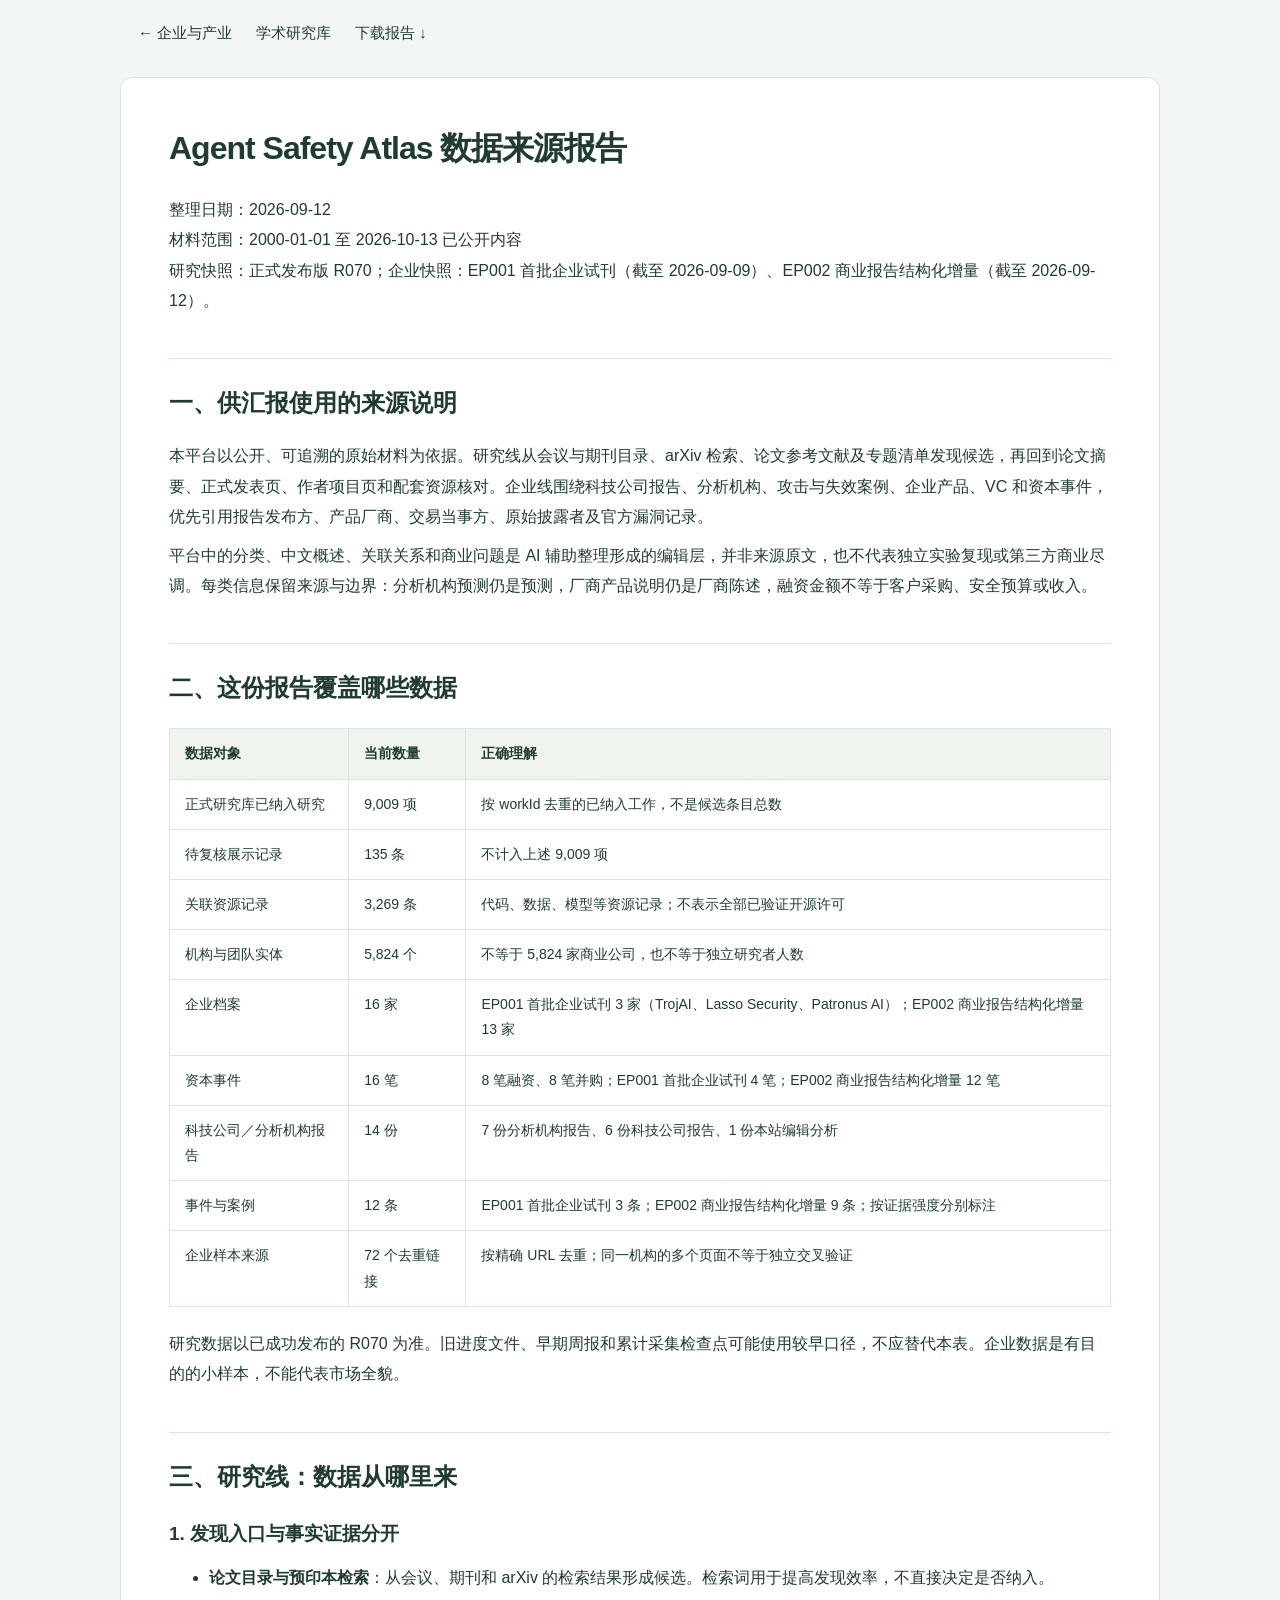
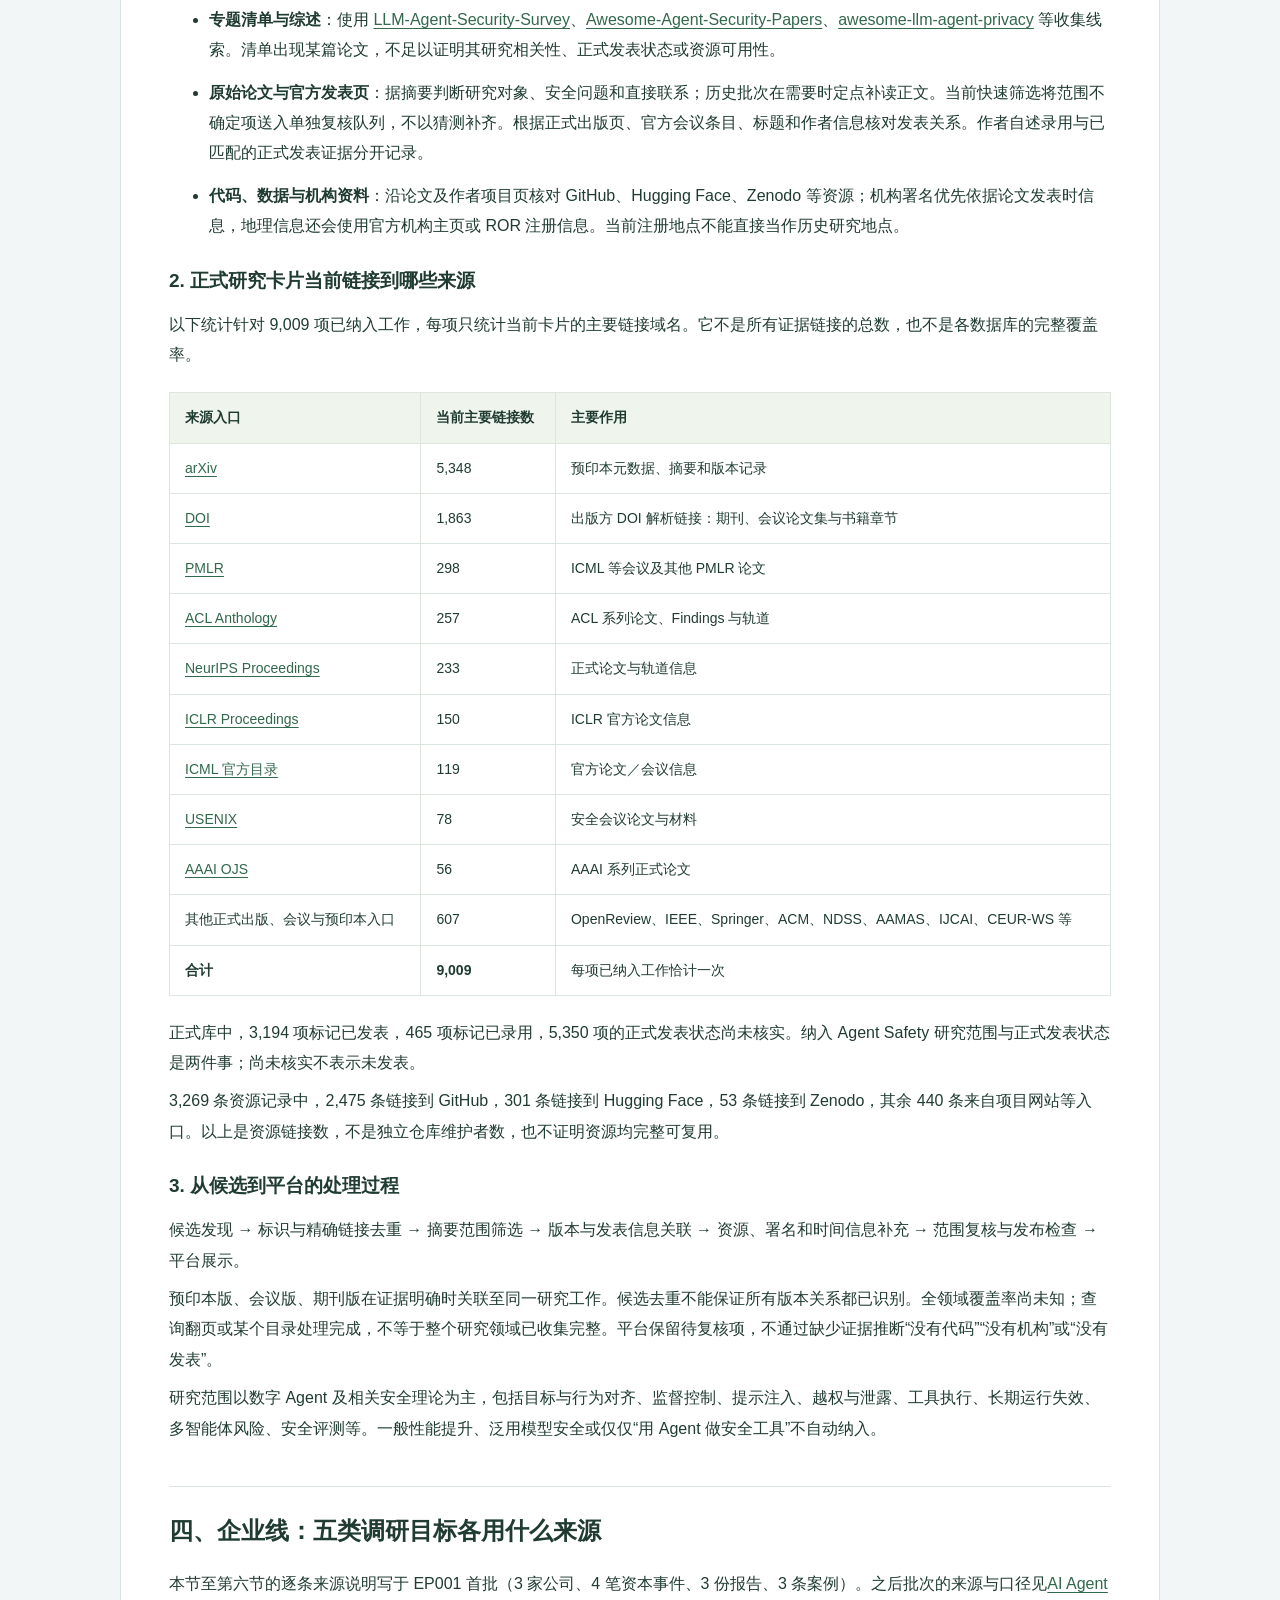
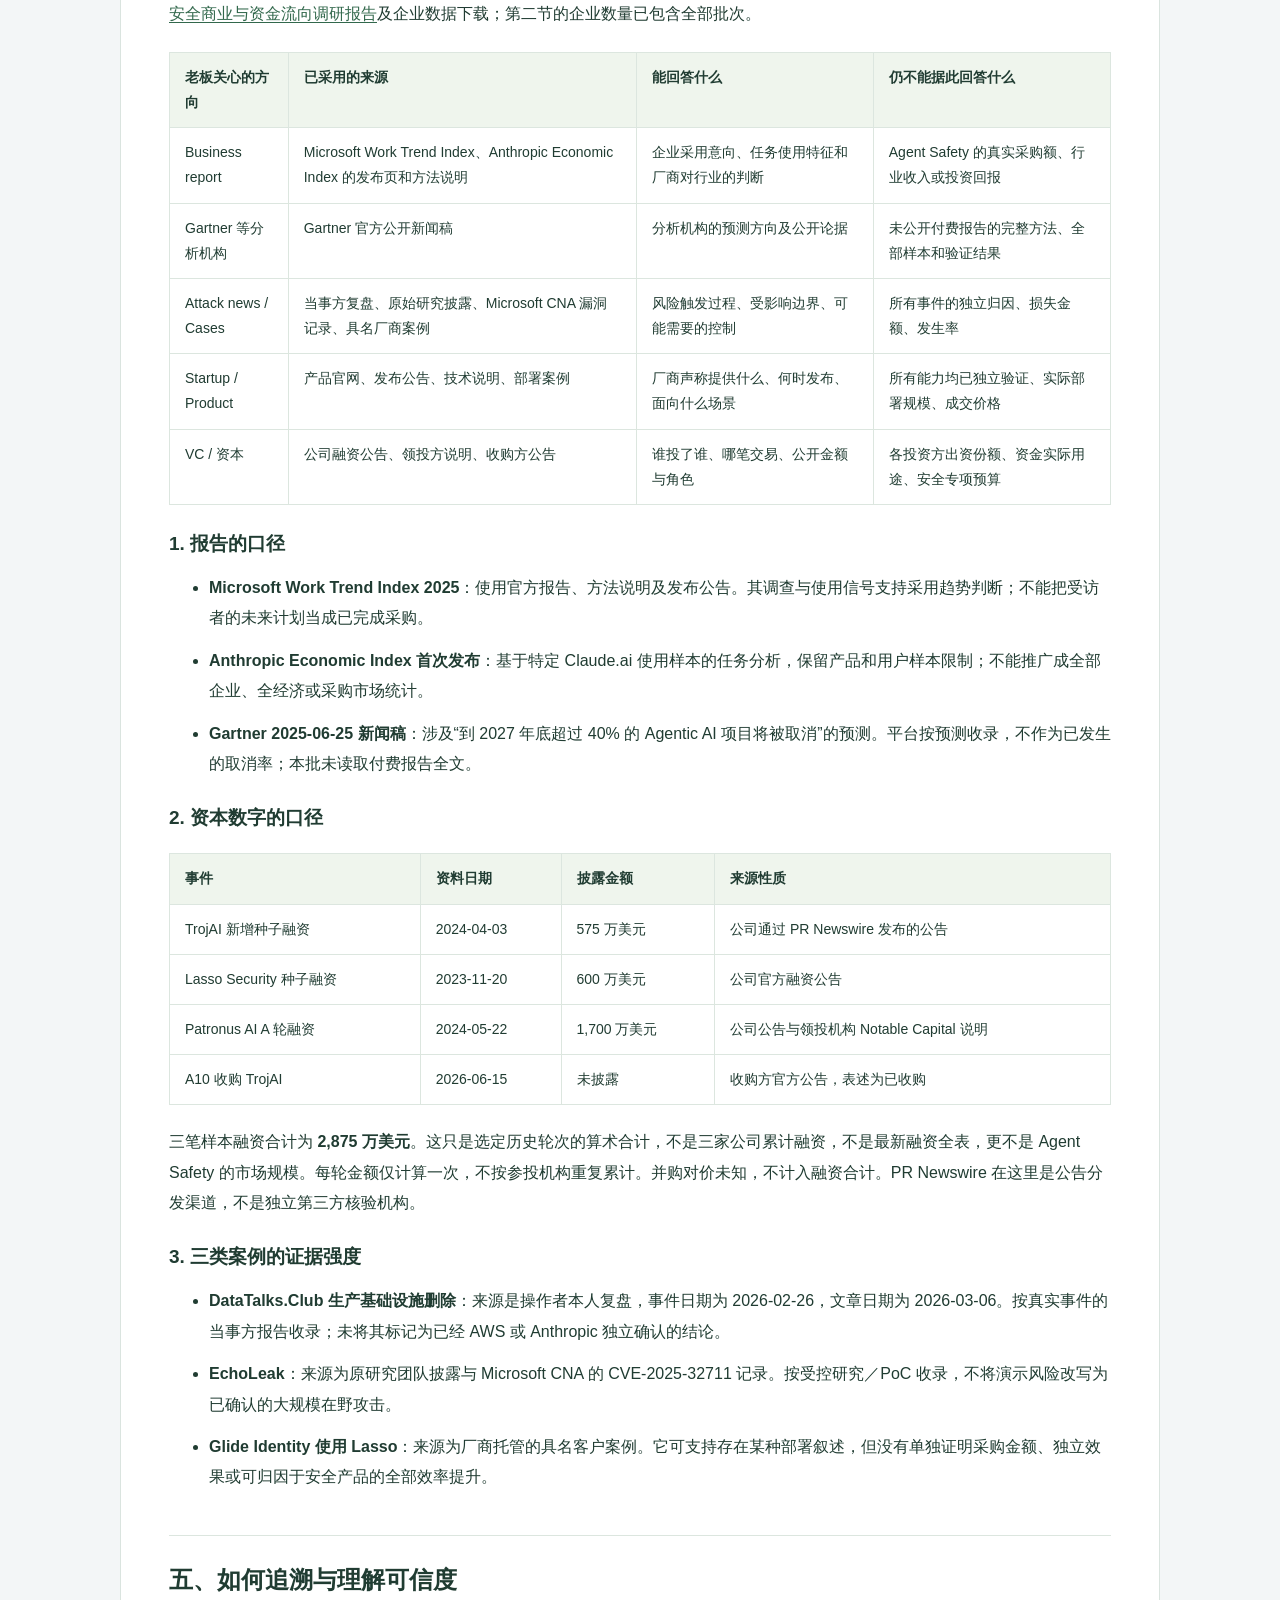
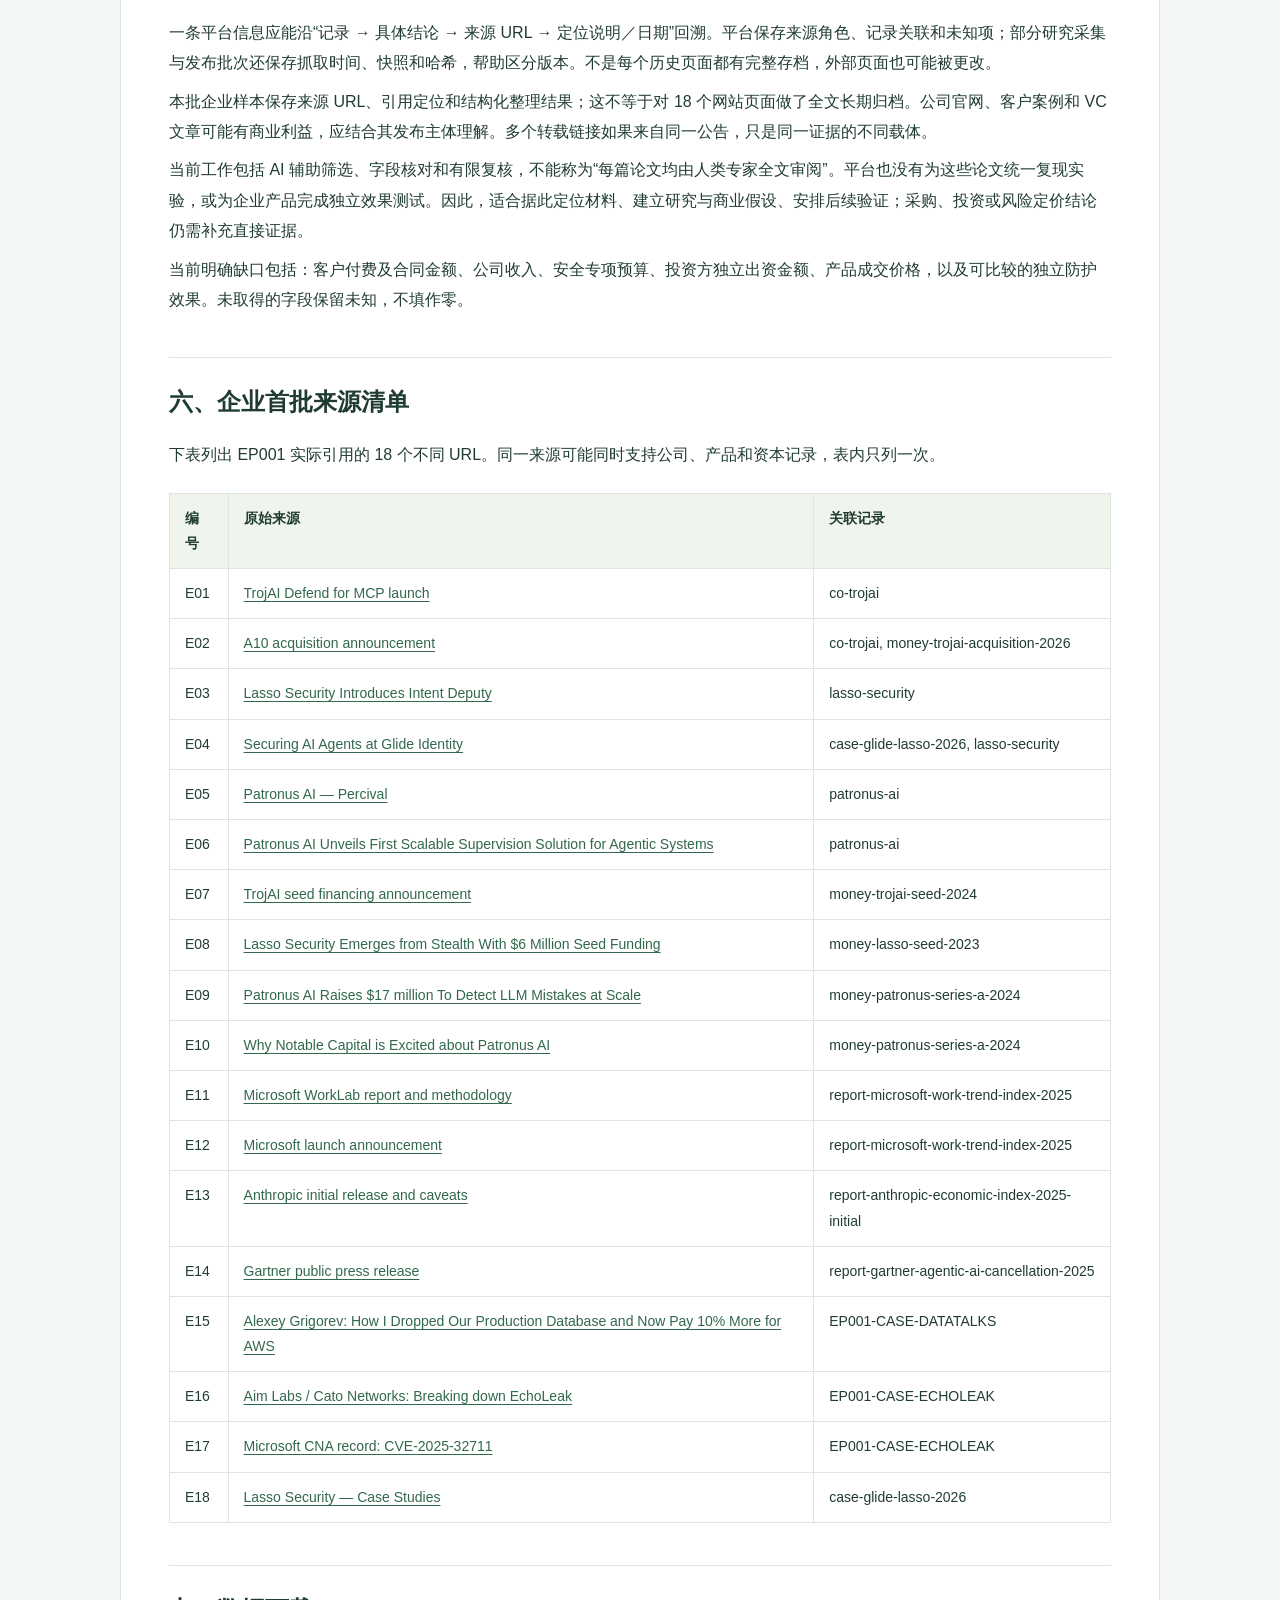
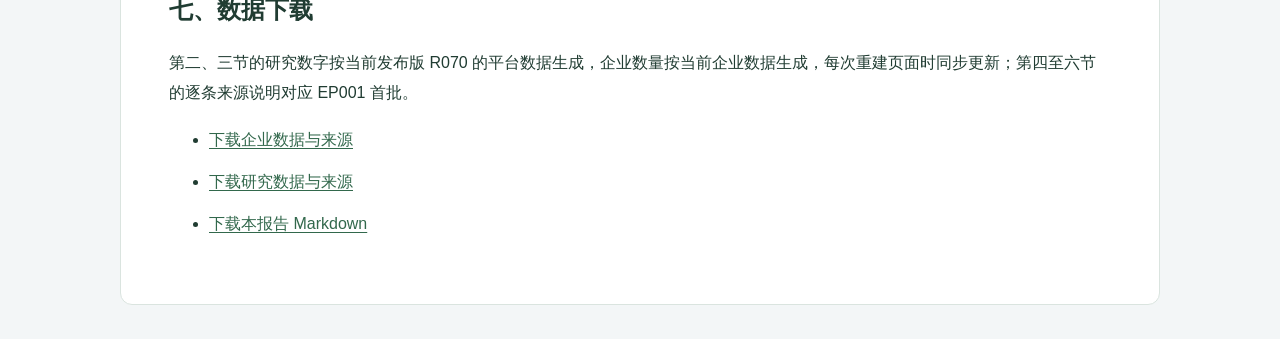
==== sources-report.html @ 0b4326a5 "Agent Safety Atlas, live site: analysis A2 on data release R070 Co-Authored-By: Claude Opus 5.5 <nor" ====
<!doctype html><html lang="zh-CN"><head><meta charset="utf-8"><meta name="viewport" content="width=device-width,initial-scale=1"><title>数据来源报告 · Agent Safety Atlas</title><link rel="icon" href="./favicon.svg"><link rel="stylesheet" href="./styles.css"><style>body{background:#f3f6f7;color:#203c32}.report{max-width:1040px;background:#fff;padding:48px;margin:34px auto;border:1px solid #dae4df;border-radius:12px}.report h1{font-size:32px;line-height:1.4;margin:0 0 24px}.report h2{font-size:24px;line-height:1.5;margin:42px 0 20px;border-top:1px solid #dce6df;padding-top:26px}.report h3{font-size:19px;margin:26px 0 16px}.report p,.report li{font-size:16px;line-height:1.9}.report li{margin:12px 0}.report a{text-decoration:underline;text-underline-offset:3px;color:#32684c;overflow-wrap:anywhere}.report-table{overflow-x:auto;margin:22px 0}.report table{border-collapse:collapse;min-width:600px;width:100%;font-size:14px;line-height:1.8}.report th,.report td{padding:12px 15px;border:1px solid #dce6df;vertical-align:top;text-align:left;overflow-wrap:anywhere}.report th{background:#eff5ed}.report-nav{max-width:1040px;margin:24px auto;display:flex;gap:24px;flex-wrap:wrap;padding:0 18px;font-size:15px}@media(max-width:760px){.report{margin:20px 12px;padding:25px 19px}.report h1{font-size:27px}.report h2{font-size:21px}.report ul{padding-left:20px}}@media print{body{background:white}.report{border:0;margin:0;padding:0;max-width:none}.report-nav{display:none}.report-table{overflow:visible}.report table{min-width:0}h2,h3{break-after:avoid}tr{break-inside:avoid}}</style></head><body><nav class="report-nav" aria-label="报告导航"><a href="./companies.html">← 企业与产业</a><a href="./#research">学术研究库</a><a href="./data/sources-report.md" download>下载报告 ↓</a></nav><main class="report"><h1>Agent Safety Atlas 数据来源报告</h1>
<p>整理日期：2026-09-12  <br>材料范围：2000-01-01 至 2026-10-13 已公开内容  <br>研究快照：正式发布版 R070；企业快照：EP001 首批企业试刊（截至 2026-09-09）、EP002 商业报告结构化增量（截至 2026-09-12）。</p>
<h2>一、供汇报使用的来源说明</h2>
<p>本平台以公开、可追溯的原始材料为依据。研究线从会议与期刊目录、arXiv 检索、论文参考文献及专题清单发现候选，再回到论文摘要、正式发表页、作者项目页和配套资源核对。企业线围绕科技公司报告、分析机构、攻击与失效案例、企业产品、VC 和资本事件，优先引用报告发布方、产品厂商、交易当事方、原始披露者及官方漏洞记录。</p>
<p>平台中的分类、中文概述、关联关系和商业问题是 AI 辅助整理形成的编辑层，并非来源原文，也不代表独立实验复现或第三方商业尽调。每类信息保留来源与边界：分析机构预测仍是预测，厂商产品说明仍是厂商陈述，融资金额不等于客户采购、安全预算或收入。</p>
<h2>二、这份报告覆盖哪些数据</h2>
<div class="report-table"><table><thead><tr><th scope="col">数据对象</th><th scope="col">当前数量</th><th scope="col">正确理解</th></tr></thead><tbody><tr><td>正式研究库已纳入研究</td><td>9,009 项</td><td>按 workId 去重的已纳入工作，不是候选条目总数</td></tr><tr><td>待复核展示记录</td><td>135 条</td><td>不计入上述 9,009 项</td></tr><tr><td>关联资源记录</td><td>3,269 条</td><td>代码、数据、模型等资源记录；不表示全部已验证开源许可</td></tr><tr><td>机构与团队实体</td><td>5,824 个</td><td>不等于 5,824 家商业公司，也不等于独立研究者人数</td></tr><tr><td>企业档案</td><td>16 家</td><td>EP001 首批企业试刊 3 家（TrojAI、Lasso Security、Patronus AI）；EP002 商业报告结构化增量 13 家</td></tr><tr><td>资本事件</td><td>16 笔</td><td>8 笔融资、8 笔并购；EP001 首批企业试刊 4 笔；EP002 商业报告结构化增量 12 笔</td></tr><tr><td>科技公司／分析机构报告</td><td>14 份</td><td>7 份分析机构报告、6 份科技公司报告、1 份本站编辑分析</td></tr><tr><td>事件与案例</td><td>12 条</td><td>EP001 首批企业试刊 3 条；EP002 商业报告结构化增量 9 条；按证据强度分别标注</td></tr><tr><td>企业样本来源</td><td>72 个去重链接</td><td>按精确 URL 去重；同一机构的多个页面不等于独立交叉验证</td></tr></tbody></table></div>
<p>研究数据以已成功发布的 R070 为准。旧进度文件、早期周报和累计采集检查点可能使用较早口径，不应替代本表。企业数据是有目的的小样本，不能代表市场全貌。</p>
<h2>三、研究线：数据从哪里来</h2>
<h3>1. 发现入口与事实证据分开</h3>
<ul><li><strong>论文目录与预印本检索</strong>：从会议、期刊和 arXiv 的检索结果形成候选。检索词用于提高发现效率，不直接决定是否纳入。</li><li><strong>专题清单与综述</strong>：使用 <a href="https://github.com/sunyinggang/LLM-Agent-Security-Survey">LLM-Agent-Security-Survey</a>、<a href="https://github.com/MurrayTom/Awesome-Agent-Security-Papers">Awesome-Agent-Security-Papers</a>、<a href="https://github.com/yagobski/awesome-llm-agent-privacy">awesome-llm-agent-privacy</a> 等收集线索。清单出现某篇论文，不足以证明其研究相关性、正式发表状态或资源可用性。</li><li><strong>原始论文与官方发表页</strong>：据摘要判断研究对象、安全问题和直接联系；历史批次在需要时定点补读正文。当前快速筛选将范围不确定项送入单独复核队列，不以猜测补齐。根据正式出版页、官方会议条目、标题和作者信息核对发表关系。作者自述录用与已匹配的正式发表证据分开记录。</li><li><strong>代码、数据与机构资料</strong>：沿论文及作者项目页核对 GitHub、Hugging Face、Zenodo 等资源；机构署名优先依据论文发表时信息，地理信息还会使用官方机构主页或 ROR 注册信息。当前注册地点不能直接当作历史研究地点。</li></ul>
<h3>2. 正式研究卡片当前链接到哪些来源</h3>
<p>以下统计针对 9,009 项已纳入工作，每项只统计当前卡片的主要链接域名。它不是所有证据链接的总数，也不是各数据库的完整覆盖率。</p>
<div class="report-table"><table><thead><tr><th scope="col">来源入口</th><th scope="col">当前主要链接数</th><th scope="col">主要作用</th></tr></thead><tbody><tr><td><a href="https://arxiv.org/">arXiv</a></td><td>5,348</td><td>预印本元数据、摘要和版本记录</td></tr><tr><td><a href="https://doi.org/">DOI</a></td><td>1,863</td><td>出版方 DOI 解析链接：期刊、会议论文集与书籍章节</td></tr><tr><td><a href="https://proceedings.mlr.press/">PMLR</a></td><td>298</td><td>ICML 等会议及其他 PMLR 论文</td></tr><tr><td><a href="https://aclanthology.org/">ACL Anthology</a></td><td>257</td><td>ACL 系列论文、Findings 与轨道</td></tr><tr><td><a href="https://proceedings.neurips.cc/">NeurIPS Proceedings</a></td><td>233</td><td>正式论文与轨道信息</td></tr><tr><td><a href="https://proceedings.iclr.cc/">ICLR Proceedings</a></td><td>150</td><td>ICLR 官方论文信息</td></tr><tr><td><a href="https://icml.cc/">ICML 官方目录</a></td><td>119</td><td>官方论文／会议信息</td></tr><tr><td><a href="https://www.usenix.org/">USENIX</a></td><td>78</td><td>安全会议论文与材料</td></tr><tr><td><a href="https://ojs.aaai.org/">AAAI OJS</a></td><td>56</td><td>AAAI 系列正式论文</td></tr><tr><td>其他正式出版、会议与预印本入口</td><td>607</td><td>OpenReview、IEEE、Springer、ACM、NDSS、AAMAS、IJCAI、CEUR-WS 等</td></tr><tr><td><strong>合计</strong></td><td><strong>9,009</strong></td><td>每项已纳入工作恰计一次</td></tr></tbody></table></div>
<p>正式库中，3,194 项标记已发表，465 项标记已录用，5,350 项的正式发表状态尚未核实。纳入 Agent Safety 研究范围与正式发表状态是两件事；尚未核实不表示未发表。</p>
<p>3,269 条资源记录中，2,475 条链接到 GitHub，301 条链接到 Hugging Face，53 条链接到 Zenodo，其余 440 条来自项目网站等入口。以上是资源链接数，不是独立仓库维护者数，也不证明资源均完整可复用。</p>
<h3>3. 从候选到平台的处理过程</h3>
<p>候选发现 → 标识与精确链接去重 → 摘要范围筛选 → 版本与发表信息关联 → 资源、署名和时间信息补充 → 范围复核与发布检查 → 平台展示。</p>
<p>预印本版、会议版、期刊版在证据明确时关联至同一研究工作。候选去重不能保证所有版本关系都已识别。全领域覆盖率尚未知；查询翻页或某个目录处理完成，不等于整个研究领域已收集完整。平台保留待复核项，不通过缺少证据推断“没有代码”“没有机构”或“没有发表”。</p>
<p>研究范围以数字 Agent 及相关安全理论为主，包括目标与行为对齐、监督控制、提示注入、越权与泄露、工具执行、长期运行失效、多智能体风险、安全评测等。一般性能提升、泛用模型安全或仅仅“用 Agent 做安全工具”不自动纳入。</p>
<h2>四、企业线：五类调研目标各用什么来源</h2>
<p>本节至第六节的逐条来源说明写于 EP001 首批（3 家公司、4 笔资本事件、3 份报告、3 条案例）。之后批次的来源与口径见<a href="./business-report-2026-09-12.html">AI Agent 安全商业与资金流向调研报告</a>及企业数据下载；第二节的企业数量已包含全部批次。</p>
<div class="report-table"><table><thead><tr><th scope="col">老板关心的方向</th><th scope="col">已采用的来源</th><th scope="col">能回答什么</th><th scope="col">仍不能据此回答什么</th></tr></thead><tbody><tr><td>Business report</td><td>Microsoft Work Trend Index、Anthropic Economic Index 的发布页和方法说明</td><td>企业采用意向、任务使用特征和厂商对行业的判断</td><td>Agent Safety 的真实采购额、行业收入或投资回报</td></tr><tr><td>Gartner 等分析机构</td><td>Gartner 官方公开新闻稿</td><td>分析机构的预测方向及公开论据</td><td>未公开付费报告的完整方法、全部样本和验证结果</td></tr><tr><td>Attack news / Cases</td><td>当事方复盘、原始研究披露、Microsoft CNA 漏洞记录、具名厂商案例</td><td>风险触发过程、受影响边界、可能需要的控制</td><td>所有事件的独立归因、损失金额、发生率</td></tr><tr><td>Startup / Product</td><td>产品官网、发布公告、技术说明、部署案例</td><td>厂商声称提供什么、何时发布、面向什么场景</td><td>所有能力均已独立验证、实际部署规模、成交价格</td></tr><tr><td>VC / 资本</td><td>公司融资公告、领投方说明、收购方公告</td><td>谁投了谁、哪笔交易、公开金额与角色</td><td>各投资方出资份额、资金实际用途、安全专项预算</td></tr></tbody></table></div>
<h3>1. 报告的口径</h3>
<ul><li><strong>Microsoft Work Trend Index 2025</strong>：使用官方报告、方法说明及发布公告。其调查与使用信号支持采用趋势判断；不能把受访者的未来计划当成已完成采购。</li><li><strong>Anthropic Economic Index 首次发布</strong>：基于特定 Claude.ai 使用样本的任务分析，保留产品和用户样本限制；不能推广成全部企业、全经济或采购市场统计。</li><li><strong>Gartner 2025-06-25 新闻稿</strong>：涉及“到 2027 年底超过 40% 的 Agentic AI 项目将被取消”的预测。平台按预测收录，不作为已发生的取消率；本批未读取付费报告全文。</li></ul>
<h3>2. 资本数字的口径</h3>
<div class="report-table"><table><thead><tr><th scope="col">事件</th><th scope="col">资料日期</th><th scope="col">披露金额</th><th scope="col">来源性质</th></tr></thead><tbody><tr><td>TrojAI 新增种子融资</td><td>2024-04-03</td><td>575 万美元</td><td>公司通过 PR Newswire 发布的公告</td></tr><tr><td>Lasso Security 种子融资</td><td>2023-11-20</td><td>600 万美元</td><td>公司官方融资公告</td></tr><tr><td>Patronus AI A 轮融资</td><td>2024-05-22</td><td>1,700 万美元</td><td>公司公告与领投机构 Notable Capital 说明</td></tr><tr><td>A10 收购 TrojAI</td><td>2026-06-15</td><td>未披露</td><td>收购方官方公告，表述为已收购</td></tr></tbody></table></div>
<p>三笔样本融资合计为 <strong>2,875 万美元</strong>。这只是选定历史轮次的算术合计，不是三家公司累计融资，不是最新融资全表，更不是 Agent Safety 的市场规模。每轮金额仅计算一次，不按参投机构重复累计。并购对价未知，不计入融资合计。PR Newswire 在这里是公告分发渠道，不是独立第三方核验机构。</p>
<h3>3. 三类案例的证据强度</h3>
<ul><li><strong>DataTalks.Club 生产基础设施删除</strong>：来源是操作者本人复盘，事件日期为 2026-02-26，文章日期为 2026-03-06。按真实事件的当事方报告收录；未将其标记为已经 AWS 或 Anthropic 独立确认的结论。</li><li><strong>EchoLeak</strong>：来源为原研究团队披露与 Microsoft CNA 的 CVE-2025-32711 记录。按受控研究／PoC 收录，不将演示风险改写为已确认的大规模在野攻击。</li><li><strong>Glide Identity 使用 Lasso</strong>：来源为厂商托管的具名客户案例。它可支持存在某种部署叙述，但没有单独证明采购金额、独立效果或可归因于安全产品的全部效率提升。</li></ul>
<h2>五、如何追溯与理解可信度</h2>
<p>一条平台信息应能沿“记录 → 具体结论 → 来源 URL → 定位说明／日期”回溯。平台保存来源角色、记录关联和未知项；部分研究采集与发布批次还保存抓取时间、快照和哈希，帮助区分版本。不是每个历史页面都有完整存档，外部页面也可能被更改。</p>
<p>本批企业样本保存来源 URL、引用定位和结构化整理结果；这不等于对 18 个网站页面做了全文长期归档。公司官网、客户案例和 VC 文章可能有商业利益，应结合其发布主体理解。多个转载链接如果来自同一公告，只是同一证据的不同载体。</p>
<p>当前工作包括 AI 辅助筛选、字段核对和有限复核，不能称为“每篇论文均由人类专家全文审阅”。平台也没有为这些论文统一复现实验，或为企业产品完成独立效果测试。因此，适合据此定位材料、建立研究与商业假设、安排后续验证；采购、投资或风险定价结论仍需补充直接证据。</p>
<p>当前明确缺口包括：客户付费及合同金额、公司收入、安全专项预算、投资方独立出资金额、产品成交价格，以及可比较的独立防护效果。未取得的字段保留未知，不填作零。</p>
<h2>六、企业首批来源清单</h2>
<p>下表列出 EP001 实际引用的 18 个不同 URL。同一来源可能同时支持公司、产品和资本记录，表内只列一次。</p>
<div class="report-table"><table><thead><tr><th scope="col">编号</th><th scope="col">原始来源</th><th scope="col">关联记录</th></tr></thead><tbody><tr><td>E01</td><td><a href="https://troj.ai/blog/agentic-ai-defend-for-mcp-model-context-protocol/">TrojAI Defend for MCP launch</a></td><td>co-trojai</td></tr><tr><td>E02</td><td><a href="https://www.a10networks.com/news/press-releases/a10-networks-acquires-trojai-inc-expanding-ai-roadmap/">A10 acquisition announcement</a></td><td>co-trojai, money-trojai-acquisition-2026</td></tr><tr><td>E03</td><td><a href="https://www.lasso.security/resources/intent-deputy-ai-agent-security">Lasso Security Introduces Intent Deputy</a></td><td>lasso-security</td></tr><tr><td>E04</td><td><a href="https://www.lasso.security/case-study/glide-identity">Securing AI Agents at Glide Identity</a></td><td>case-glide-lasso-2026, lasso-security</td></tr><tr><td>E05</td><td><a href="https://www.patronus.ai/percival">Patronus AI — Percival</a></td><td>patronus-ai</td></tr><tr><td>E06</td><td><a href="https://www.prnewswire.com/news-releases/patronus-ai-unveils-first-scalable-supervision-solution-for-agentic-systems-302455117.html">Patronus AI Unveils First Scalable Supervision Solution for Agentic Systems</a></td><td>patronus-ai</td></tr><tr><td>E07</td><td><a href="https://www.prnewswire.com/news-releases/trojai-raises-5-75m-in-seed-funding-to-secure-ai-in-the-enterprise-302106426.html">TrojAI seed financing announcement</a></td><td>money-trojai-seed-2024</td></tr><tr><td>E08</td><td><a href="https://www.lasso.security/resources/lasso-security-funding-announcement-2023">Lasso Security Emerges from Stealth With $6 Million Seed Funding</a></td><td>money-lasso-seed-2023</td></tr><tr><td>E09</td><td><a href="https://www.patronus.ai/announcements/patronus-ai-raises-17-million-to-detect-llm-mistakes-at-scale">Patronus AI Raises $17 million To Detect LLM Mistakes at Scale</a></td><td>money-patronus-series-a-2024</td></tr><tr><td>E10</td><td><a href="https://www.notablecap.com/blog/why-notable-capital-is-excited-about-patronus-ai">Why Notable Capital is Excited about Patronus AI</a></td><td>money-patronus-series-a-2024</td></tr><tr><td>E11</td><td><a href="https://www.microsoft.com/en-us/worklab/work-trend-index/2025-the-year-the-frontier-firm-is-born">Microsoft WorkLab report and methodology</a></td><td>report-microsoft-work-trend-index-2025</td></tr><tr><td>E12</td><td><a href="https://blogs.microsoft.com/blog/2025/04/23/the-2025-annual-work-trend-index-the-frontier-firm-is-born/">Microsoft launch announcement</a></td><td>report-microsoft-work-trend-index-2025</td></tr><tr><td>E13</td><td><a href="https://www.anthropic.com/news/the-anthropic-economic-index">Anthropic initial release and caveats</a></td><td>report-anthropic-economic-index-2025-initial</td></tr><tr><td>E14</td><td><a href="https://www.gartner.com/en/newsroom/press-releases/2025-06-25-gartner-predicts-over-40-percent-of-agentic-ai-projects-will-be-canceled-by-end-of-2027">Gartner public press release</a></td><td>report-gartner-agentic-ai-cancellation-2025</td></tr><tr><td>E15</td><td><a href="https://aishippingblog.com/p/how-i-dropped-our-production-database">Alexey Grigorev: How I Dropped Our Production Database and Now Pay 10% More for AWS</a></td><td>EP001-CASE-DATATALKS</td></tr><tr><td>E16</td><td><a href="https://www.catonetworks.com/blog/breaking-down-echoleak/">Aim Labs / Cato Networks: Breaking down EchoLeak</a></td><td>EP001-CASE-ECHOLEAK</td></tr><tr><td>E17</td><td><a href="https://raw.githubusercontent.com/CVEProject/cvelistV5/main/cves/2025/32xxx/CVE-2025-32711.json">Microsoft CNA record: CVE-2025-32711</a></td><td>EP001-CASE-ECHOLEAK</td></tr><tr><td>E18</td><td><a href="https://www.lasso.security/case-studies">Lasso Security — Case Studies</a></td><td>case-glide-lasso-2026</td></tr></tbody></table></div>
<h2>七、数据下载</h2>
<p>第二、三节的研究数字按当前发布版 R070 的平台数据生成，企业数量按当前企业数据生成，每次重建页面时同步更新；第四至六节的逐条来源说明对应 EP001 首批。</p>
<ul><li><a href="./data/enterprise.json">下载企业数据与来源</a></li><li><a href="./data/atlas.json">下载研究数据与来源</a></li><li><a href="./data/sources-report.md">下载本报告 Markdown</a></li></ul></main></body></html>
---- styles.css ----
:root{font-family:Inter,-apple-system,BlinkMacSystemFont,"Segoe UI","PingFang SC","Microsoft YaHei",sans-serif;color:#203536;background:#f3f6f7;font-size:16px;--ink:#163b3a;--muted:#667c7c;--line:#dce5e5;--accent:#d4e966}*{box-sizing:border-box}body{margin:0}button,input,select{font:inherit}button,a,input,select{outline-offset:4px}button,a{touch-action:manipulation}a{color:inherit;text-decoration:none}button{cursor:pointer}button:disabled{cursor:default}button:hover,a:hover{color:#307b71}button:focus-visible,a:focus-visible{outline:3px solid #82ada1}.boot{padding:10vh 8vw}header{background:var(--ink);color:white;padding:0 max(24px,calc((100vw - 1280px)/2));display:flex;gap:32px;align-items:center;min-height:84px}.brand{display:flex;align-items:center;gap:12px;white-space:nowrap;font-weight:650;letter-spacing:-.5px}.atlas-mark{display:grid;place-items:center;background:var(--accent);color:var(--ink);width:34px;height:36px;border-radius:9px;font-size:24px;font-weight:800}.brand small{font-size:12px;font-weight:400;letter-spacing:1.6px;display:block;margin-top:4px;color:#bed1cf}nav{display:flex;align-items:stretch;gap:5px;margin-left:auto}nav button{border:0;background:none;color:#bfcecc;padding:30px 16px 26px;border-bottom:3px solid transparent;font-size:14px;white-space:nowrap}nav button.active{color:#e3ef98;border-bottom-color:#d4e966}main{max-width:1280px;margin:auto;padding:38px 24px 56px}.pagehead{display:flex;gap:24px;justify-content:space-between;align-items:center;margin-bottom:25px}h1{font-size:32px;letter-spacing:-1px;margin:0 0 10px}h2{font-size:20px;margin:0 0 18px}p{line-height:1.75;margin:8px 0}.muted{color:var(--muted)}.eyebrow{font-size:12px;letter-spacing:1.8px;color:#537a76;margin-bottom:10px}.stamp{border:1px solid #cddad9;border-radius:7px;background:white;padding:12px 16px;font-size:13px;line-height:1.8;white-space:nowrap}.stamp b{display:block;color:#33524d}.metrics{display:grid;grid-template-columns:repeat(4,1fr);background:#fff;border:1px solid var(--line);border-radius:12px;margin:24px 0}.metric{padding:22px 25px;border-right:1px solid var(--line)}.metric:last-child{border:0}.metric strong{font-size:32px;font-weight:600;letter-spacing:-1px;display:block;margin-top:7px}.metric span{font-size:14px;color:var(--muted)}.toolbar{display:flex;gap:12px;flex-wrap:wrap;background:#fff;border:1px solid var(--line);border-radius:10px;padding:14px;margin-bottom:22px}.toolbar input[type=search]{flex:1;min-width:220px}.toolbar input,.toolbar select{border:1px solid #d7e2e1;border-radius:6px;padding:10px 12px;background:white;color:var(--ink);font-size:14px}.check{display:flex;gap:8px;align-items:center;font-size:14px;color:var(--muted);padding:0 6px}.check input{accent-color:#245d55}.layout{display:grid;grid-template-columns:minmax(0,1fr) 280px;gap:24px;align-items:start}.panel{background:white;border:1px solid var(--line);border-radius:12px;overflow:hidden}.panel-title{padding:20px 23px;border-bottom:1px solid var(--line);display:flex;align-items:center;justify-content:space-between;font-size:14px}.panel-title strong{font-size:17px}.paper{padding:24px;border-bottom:1px solid var(--line)}.paper:last-child{border-bottom:0}.paper-meta{display:flex;flex-wrap:wrap;gap:10px;align-items:center;font-size:12px;color:var(--muted);margin-bottom:11px}.year{background:#eef3f4;border:1px solid #e0e7e8;padding:3px 7px;border-radius:4px;color:#47615c}.paper-title{font-weight:600;font-size:18px;line-height:1.5;display:block;background:none;border:0;text-align:left;color:#173d3a;padding:0;margin:0 0 8px;letter-spacing:-.25px}.summary{font-size:15px;line-height:1.75;color:#627472}.tags{display:flex;gap:7px;flex-wrap:wrap;margin-top:13px}.tag{font-size:12px;line-height:1.4;background:#edf4f1;color:#42695e;padding:5px 8px;border-radius:4px;border:0}.pending{color:#89662c;background:#fcf3da}.rowfoot{display:flex;align-items:center;justify-content:space-between;gap:15px;margin-top:17px;font-size:13px;color:#67807a}.rowfoot button{background:none;border:0;padding:0;color:#2c6c5d;font-size:13px}.sidecard{padding:22px;background:#fff;border:1px solid var(--line);border-radius:12px;margin-bottom:18px}.sidecard h2{font-size:16px}.themebar{margin:15px 0;font-size:13px}.themebar button{display:flex;justify-content:space-between;width:100%;border:0;background:none;padding:0;color:#526c65;font-size:13px}.track{height:5px;background:#edf2f1;border-radius:3px;margin-top:8px;overflow:hidden}.fill{height:100%;background:#639582;border-radius:3px}.sidecard.dark{background:#1c4944;color:white;border:0}.sidecard.dark p{color:#c4d8d0;font-size:14px}.kicker{color:#d2e687;font-size:12px;letter-spacing:1.5px}.sidecard .textlink{display:block;color:#4d786d;margin-top:18px;background:none;border:0;padding:0;font-size:14px}.empty{padding:52px 24px;text-align:center;color:var(--muted)}.empty strong{display:block;color:#34564b;font-size:18px;margin-bottom:10px}.empty button{margin-top:16px}.btn{padding:10px 16px;border-radius:6px;border:1px solid #cbdad6;background:white;color:#26594d;font-size:14px}.grid{display:grid;grid-template-columns:repeat(3,minmax(0,1fr));gap:18px}.resource,.team{padding:24px;display:flex;flex-direction:column;align-items:flex-start}.resource h2,.team h2{font-size:18px;line-height:1.5;overflow-wrap:anywhere;margin:10px 0}.resource p,.team p{font-size:14px;color:#667d74}.resource .rowfoot,.team .rowfoot{width:100%;margin-top:auto;padding-top:20px}.resource .tags{margin-bottom:20px}.overline{font-size:12px;text-transform:uppercase;letter-spacing:1px;color:#618174}.hint{font-size:14px;color:#7a8170;background:#f2f5e9;border:1px solid #e2e7d2;padding:14px 18px;line-height:1.8;border-radius:8px;margin:20px 0}.section{padding:26px}.section+.section{margin-top:22px}.bars{height:210px;display:flex;align-items:flex-end;gap:16px;margin:24px 0 12px}.bar-col{flex:1;display:flex;flex-direction:column;align-items:center;gap:10px;height:100%;justify-content:flex-end;font-size:13px;min-width:0}.bar-col button{width:100%;max-width:100px;background:#528c7d;border:0;border-radius:5px 5px 0 0;min-height:2px}.bar-col button:hover{background:#2b645a}.bar-col b{font-size:15px;font-weight:500}.map{width:100%;height:auto;background:#f3f8f7;border-radius:8px}.land{fill:#d1e2dc;stroke:#f3f8f7;stroke-width:.4}.map-dot{fill:#195f4a;stroke:#efffc0;stroke-width:2;cursor:pointer}.map-dot:hover,.map-dot:focus{fill:#518731;stroke:#1d614b}.locations{display:grid;grid-template-columns:repeat(3,1fr);gap:12px;margin-top:20px}.location{padding:13px;background:#f6f9f8;border-radius:6px;font-size:14px}.location a{color:#396c5c;font-size:12px}.location button{background:none;border:0;text-align:left;padding:0;color:#335b4d;font-size:14px}.coverage{width:100%;border-collapse:collapse;font-size:14px}.coverage th,.coverage td{padding:15px 10px;border-bottom:1px solid var(--line);text-align:left}.coverage th{color:var(--muted);font-weight:400}.tablewrap{overflow:auto}.sources{margin:0;padding-left:20px}.sources li{line-height:1.8;margin:10px 0;font-size:14px;overflow-wrap:anywhere}footer{padding:24px 0 0;font-size:12px;color:#82918d;display:flex;justify-content:space-between;gap:15px;flex-wrap:wrap}dialog{border:1px solid #dce5e1;border-radius:14px;width:min(790px,calc(100vw - 28px));max-height:90vh;padding:0;color:#234137}dialog::backdrop{background:#0a292b8c;backdrop-filter:blur(3px)}.detail{padding:32px}.detail h2{font-size:25px;line-height:1.5;margin:14px 40px 18px 0}.detail h3{font-size:16px;margin-top:26px}.close{position:absolute;right:18px;top:18px;border:0;background:#f0f4f2;width:34px;height:34px;border-radius:50%;font-size:24px;line-height:1}.detail .evidence{padding:14px 18px;border-left:3px solid #afc8ba;background:#f5f8f6;margin:12px 0;font-size:14px;overflow-wrap:anywhere}.detail .evidence small{display:block;color:#6c8278;margin:7px 0}.detail .evidence a{color:#34745f}.detail .btn{display:inline-block;margin:15px 0}.authors{color:#6c8077;font-size:14px;line-height:1.8}.error{padding:50px;max-width:700px;margin:auto}.mobile-label{display:none}
@media(max-width:1000px){header{padding:0 24px;flex-wrap:wrap;gap:0;padding-top:18px}.brand{margin-bottom:6px}nav{width:100%;margin-left:0;overflow:auto}nav button{padding:19px 14px 16px}.layout{grid-template-columns:minmax(0,1fr) 240px}.grid{grid-template-columns:repeat(2,minmax(0,1fr))}.locations{grid-template-columns:repeat(2,1fr)}}
@media(max-width:700px){main{padding:25px 16px}header{padding-left:16px;padding-right:16px}.pagehead{align-items:flex-start}.stamp{display:none}h1{font-size:27px}.metrics{grid-template-columns:repeat(2,1fr)}.metric{padding:16px 20px}.metric:nth-child(2){border:0}.metric:nth-child(-n+2){border-bottom:1px solid var(--line)}.metric strong{font-size:27px}.layout{display:block}.layout aside{margin-top:20px}.toolbar{gap:8px}.toolbar input[type=search]{flex-basis:100%;min-width:0}.toolbar select{flex:1;min-width:0}.check{min-height:38px}.paper{padding:20px}.grid{grid-template-columns:1fr}.locations{grid-template-columns:1fr}.paper-title{font-size:17px}.rowfoot{align-items:flex-start;flex-wrap:wrap}.section{padding:18px}.bars{gap:8px}.detail{padding:24px}.detail h2{font-size:21px}.coverage th,.coverage td{padding:12px 8px}.pagehead p{font-size:14px}}
@media(prefers-reduced-motion:no-preference){button,a{transition:color .12s,background .12s}}

/* English labels and evidence-progress cards. */
.coverage-metrics{margin:24px 0}.coverage-metrics .metric{min-width:0}.metric small{display:block;font-size:11px;color:var(--muted);margin-top:8px;line-height:1.5}.coverage-metrics strong{font-size:26px}.coverage td{overflow-wrap:anywhere}.section details{margin-top:20px}.section summary{cursor:pointer;font-weight:600}.section li{line-height:1.7}

.language-switch{flex-shrink:0;border:1px solid #aec8c0;border-radius:7px;background:#f3f8f6;color:#234e45;padding:8px 12px;font-size:14px;font-weight:600;cursor:pointer}.language-switch:hover{background:#e3f0e9}.language-switch:focus-visible{outline:3px solid #5c9d86;outline-offset:3px}.toolbar select{max-width:100%;min-width:145px}.toolbar input[type=search]{flex-basis:340px}.paper-meta{font-size:14px}.summary{font-size:16px}.rowfoot,.rowfoot button,.themebar,.themebar button{font-size:14px}.sidecard .muted{font-size:14px}html[lang=zh-CN] .brand small{letter-spacing:2px}html[lang=zh-CN] .eyebrow{letter-spacing:1px}html[lang=zh-CN] .paper-title{letter-spacing:0}@media(max-width:760px){header{flex-wrap:wrap}.language-switch{margin-left:auto}header nav{order:3;width:100%;overflow-x:auto}.toolbar select{flex:1;min-width:135px}.panel-title{gap:12px;flex-wrap:wrap}}

/* Enterprise entry shares the research navigation. */
nav .enterprise-link{display:flex;align-items:center;padding:16px 12px;color:#dfeda5;font-size:14px;white-space:nowrap}header{flex-wrap:wrap}header nav{min-width:0}@media(max-width:1100px){header nav{overflow-x:auto}}

/* Research abstracts start at three lines; preserve the full text in place. */
.paper-summary{display:-webkit-box;-webkit-box-orient:vertical;-webkit-line-clamp:3;line-clamp:3;max-height:5.25em;overflow:hidden}
.paper-summary.is-expanded{display:block;-webkit-line-clamp:unset;line-clamp:unset;max-height:none;overflow:visible}
.summary-toggle{border:0;background:none;color:#2c6c5d;font-size:14px;padding:4px 0;margin-top:4px;min-height:32px;text-decoration:underline;text-underline-offset:3px}
.summary-toggle[hidden]{display:none}

/* Landscape matrix: theme groups x topics; counts follow the active filters. */
.landscape{padding:24px;margin-bottom:22px}.landscape-head{display:flex;justify-content:space-between;gap:20px;align-items:flex-start;margin-bottom:18px}.landscape-head h2{margin-bottom:6px}.landscape-head p{margin:0;font-size:14px;max-width:780px}.landscape-head .textlink{white-space:nowrap;font-size:14px;color:#2c6c5d}
.matrix{display:grid;grid-template-columns:repeat(3,minmax(0,1fr));gap:14px}.mcat{border:1px solid var(--line);border-top:4px solid var(--cat);border-radius:10px;background:#fff;display:flex;flex-direction:column;min-width:0}.mcat.is-active{box-shadow:0 0 0 2px var(--cat)}.mcat-other{border-top-style:dashed}
.mcat-head{display:flex;justify-content:space-between;align-items:baseline;gap:10px;border:0;background:none;padding:14px 16px 8px;text-align:left;color:var(--ink);font-weight:650;font-size:15px}.mcat-head b{font-size:22px;font-weight:600;color:var(--cat);letter-spacing:-.5px}.mcat-head:hover span{text-decoration:underline;text-underline-offset:3px}
.mtopics{list-style:none;margin:0;padding:0 8px 8px}.mtopic{display:flex;justify-content:space-between;gap:10px;width:100%;border:0;border-radius:6px;padding:7px 8px;font-size:14px;line-height:1.45;color:#2f4c48;text-align:left;background:linear-gradient(90deg,color-mix(in srgb,var(--cat) 14%,transparent) var(--w),transparent var(--w))}.mtopic b{font-weight:600;color:var(--ink)}.mtopic:hover:not(:disabled){box-shadow:inset 0 0 0 1px color-mix(in srgb,var(--cat) 45%,transparent)}.mtopic.is-active{box-shadow:inset 0 0 0 2px var(--cat)}.mtopic:disabled{color:#8a9d9b}.mtopic:disabled b{color:#8a9d9b;font-weight:400}
.mcat-foot{display:flex;gap:16px;flex-wrap:wrap;margin-top:auto;padding:9px 16px 12px;border-top:1px solid var(--line)}.mcat-foot .textlink,.panel-tools .textlink,.active-filters .textlink{background:none;border:0;padding:0;color:#2c6c5d;font-size:13px}
.tag.topic-tag{background:color-mix(in srgb,var(--cat) 10%,#fff);color:color-mix(in srgb,var(--cat) 82%,#000);box-shadow:inset 3px 0 0 var(--cat);padding-left:10px}

/* Research list: active filters and pagination. */
.panel-tools{display:flex;align-items:center;gap:16px;flex-wrap:wrap}.sort,.pager-size{font-size:13px;color:var(--muted);display:flex;align-items:center;gap:6px;white-space:nowrap}.sort select,.pager-size select{border:1px solid #d7e2e1;border-radius:6px;padding:5px 8px;background:#fff;color:var(--ink);font-size:13px}
.active-filters{display:flex;flex-wrap:wrap;gap:8px;align-items:center;padding:12px 23px;border-bottom:1px solid var(--line);background:#fafcfc;font-size:13px}div.results>.active-filters{border:1px solid var(--line);border-radius:10px;margin-bottom:14px}.filter-chip{border:1px solid #cddad9;border-radius:999px;background:#fff;padding:4px 10px;font-size:13px;color:#26594d;display:inline-flex;gap:6px;align-items:center}.filter-chip span{color:var(--muted)}
.pager{display:flex;align-items:center;justify-content:space-between;flex-wrap:wrap;gap:10px 16px;padding:12px 23px;font-size:13px;color:var(--muted)}.pager-top{border-bottom:1px solid var(--line)}.pager-bottom{border-top:1px solid var(--line)}div.results>.pager{background:#fff;border:1px solid var(--line);border-radius:10px;margin:0 0 14px}div.results>.pager-bottom{margin:14px 0 0}
.pager-pages{display:flex;flex-wrap:wrap;gap:4px;align-items:center}.pager-pages button{min-width:34px;height:34px;border:1px solid #d7e2e1;border-radius:6px;background:#fff;color:#26594d;font-size:13px;padding:0 8px}.pager-pages button.active{background:var(--ink);border-color:var(--ink);color:#fff}.pager-pages button:disabled{opacity:.4}.pager-gap{padding:0 4px}#results,#landscape-title{scroll-margin-top:16px}

/* Clustered, zoomable institution map. */
.map-tools{display:flex;justify-content:space-between;flex-wrap:wrap;gap:12px;margin:16px 0 12px}.seg,.zoom{display:flex;align-items:center;gap:6px;font-size:13px;color:var(--muted)}.seg button,.zoom button{border:1px solid #cbdad6;background:#fff;border-radius:6px;padding:6px 12px;color:#26594d;font-size:13px;min-height:34px}.seg button[aria-pressed=true]{background:var(--ink);color:#fff;border-color:var(--ink)}.zoom button{min-width:36px}
.map-wrap{position:relative}.map{display:block;touch-action:pan-y;cursor:grab;user-select:none;-webkit-user-select:none}.map.is-zoomed{touch-action:none}.map:active{cursor:grabbing}.land{vector-effect:non-scaling-stroke}
.map-bubble{cursor:pointer;outline:none}.map-bubble circle{fill:#1c6a57;fill-opacity:.82;stroke:#fff;stroke-width:1.5;vector-effect:non-scaling-stroke}.map-bubble.is-cluster circle{fill:#163b3a}.map-bubble text{fill:#fff;font-weight:650;text-anchor:middle;pointer-events:none}.map-bubble:hover circle,.map-bubble:focus-visible circle{fill:#d4e966;fill-opacity:1;stroke:#163b3a;stroke-width:2}.map-bubble:hover text,.map-bubble:focus-visible text{fill:#163b3a}
.map-hint{position:absolute;left:50%;bottom:12px;transform:translateX(-50%);background:#163b3ae6;color:#fff;padding:6px 12px;border-radius:6px;font-size:13px;pointer-events:none;white-space:nowrap}.map-hint[hidden],.map-panel[hidden]{display:none}
.map-panel{position:absolute;top:10px;right:10px;width:min(330px,calc(100% - 20px));max-height:calc(100% - 20px);overflow:auto;background:#fff;border:1px solid var(--line);border-radius:10px;box-shadow:0 8px 24px #0a292b26;padding:14px 16px;font-size:14px}.map-panel-head{display:flex;justify-content:space-between;gap:10px;align-items:flex-start}.map-panel p{margin:4px 0 6px;font-size:13px}.map-panel ul{list-style:none;margin:0;padding:0}.map-panel li{display:flex;justify-content:space-between;gap:10px;padding:7px 0;border-bottom:1px solid #eef2f2}.map-panel li button{background:none;border:0;padding:0;text-align:left;color:#26594d;font-size:14px}.map-panel li span{color:var(--muted);white-space:nowrap}.close-panel{border:0;background:#f0f4f2;width:28px;height:28px;border-radius:50%;font-size:18px;line-height:1;flex:none}.locations-all{margin-top:18px}
@media(max-width:1000px){.matrix{grid-template-columns:repeat(2,minmax(0,1fr))}}
@media(max-width:700px){.landscape{padding:18px}.landscape-head{flex-direction:column;gap:8px}.matrix{grid-template-columns:1fr}.pager,.active-filters{padding:10px 16px}.pager-info{flex-basis:100%}.map-panel{position:static;width:auto;max-height:none;margin-top:10px;box-shadow:none}.map-hint{display:none}.map-tools{flex-direction:column;align-items:flex-start}}

/* Header stays on one line on desktop; the language switch never wraps. */
.language-switch{white-space:nowrap;padding:6px 10px;font-size:13px}
@media(min-width:1001px){header{flex-wrap:nowrap;gap:20px}header nav{flex:1 1 auto;justify-content:flex-end;overflow-x:auto;scrollbar-width:none}nav button{padding-left:12px;padding-right:12px}nav .enterprise-link{padding-left:10px;padding-right:10px}}
.landscape-note{margin:16px 0 0;font-size:14px}.landscape-note .textlink{background:none;border:0;padding:0;color:#2c6c5d;font-size:14px}

/* Open-source landscape. Group colours are validated categorical slots 1-3 (blue / orange / aqua, CVD-checked on the
   white panel); aqua sits below 3:1, so every chart keeps visible labels and the table view. Heat cells use one blue ramp. */
.oss-kpis .metric{font:inherit;text-align:left;background:none;border:0;border-right:1px solid var(--line);color:inherit;cursor:pointer}
.oss-kpis .metric.is-on{box-shadow:inset 0 -3px 0 var(--ink);background:#f7faf9}.oss-kpis div.metric{cursor:default}
.oss-tabs{display:flex;gap:6px;flex-wrap:wrap;margin:0 0 14px}.oss-tabs button{border:1px solid #cbdad6;background:#fff;border-radius:999px;padding:7px 14px;font-size:14px;color:#26594d}
.oss-tabs button.active{background:var(--ink);border-color:var(--ink);color:#fff}
.oss-charts{display:grid;grid-template-columns:minmax(0,1.6fr) minmax(0,1fr);gap:18px;margin:0 0 22px}.oss-charts:has(> figure:only-child){grid-template-columns:1fr}
.oss-chart{margin:0;background:#fff;border:1px solid var(--line);border-radius:12px;padding:18px 20px;min-width:0}
.oss-chart figcaption{display:flex;flex-direction:column;gap:4px;margin-bottom:10px}.oss-chart figcaption b{font-size:16px;color:var(--ink)}.oss-chart figcaption span{font-size:13px;color:var(--muted);line-height:1.6}
.oss-chart svg{width:100%;height:auto;display:block;overflow:visible}
.oss-chart .grid{stroke:#e1e0d9;stroke-width:1}.oss-chart .axis{stroke:#c3c2b7;stroke-width:1}
.oss-chart .tick{fill:#6b7775;font-size:11px;font-variant-numeric:tabular-nums}.oss-chart .lbl{fill:#33504b;font-size:12px}.oss-chart .val{fill:#52514e;font-size:12px;font-variant-numeric:tabular-nums}
.oss-chart .end{fill:#163b3a;font-size:12px;font-weight:600}
.oss-chart .hit{fill:transparent}.oss-chart .oss-dot,.oss-chart .oss-bar{cursor:pointer;outline:none}
.oss-chart .oss-dot .mark{stroke:#fff;stroke-width:2}
.g-agent_security{fill:#336aab}.g-ecosystem{fill:#c26541}.g-resources{fill:#5e8c2e}
.oss-chart .oss-dot:hover .mark,.oss-chart .oss-dot:focus-visible .mark{stroke:#163b3a}.oss-chart .oss-bar:hover .mark,.oss-chart .oss-bar:focus-visible .mark{opacity:.8}
.oss-chart .line{fill:none;stroke-width:2;stroke-linejoin:round;stroke-linecap:round}.oss-chart .line.emph{stroke:#336aab}.oss-chart .line.ctx{stroke:#c3c2b7;opacity:.7}
.oss-chart .emph-dot{fill:#336aab;stroke:#fff;stroke-width:2}
.oss-legend{display:flex;gap:16px;flex-wrap:wrap;margin-top:10px;font-size:13px;color:#52514e}.oss-legend span{display:inline-flex;align-items:center;gap:6px}
.oss-legend .sw{width:10px;height:10px;border-radius:2px;display:inline-block}.oss-legend .ln{width:16px;height:2px;display:inline-block;border-radius:1px}
.oss-legend .ln.emph{background:#336aab}.oss-legend .ln.ctx{background:#c3c2b7}
.oss-select{font-size:13px;color:var(--muted);display:inline-flex;gap:6px;align-items:center;margin-bottom:8px}.oss-select select{border:1px solid #d7e2e1;border-radius:6px;padding:4px 8px;font-size:13px;max-width:320px}
.oss-heat table{border-collapse:separate;border-spacing:2px;width:100%;font-size:13px}.oss-heat th{font-weight:400;color:#52514e;text-align:left;padding:4px 6px}.oss-heat thead th{text-align:center;font-size:12px}
.oss-heat td{text-align:center;padding:6px 4px;border-radius:4px;min-width:42px;font-variant-numeric:tabular-nums;color:#163b3a}
.oss-heat .s0{background:#f5f7f7;color:transparent}.oss-heat .s1{background:#d6ebe4}.oss-heat .s2{background:#b2d5c9}.oss-heat .s3{background:#85baa8}
.oss-heat .s4{background:#4f9a83;color:#fff}.oss-heat .s5{background:#2c7a66;color:#fff}.oss-heat .s6{background:#1c5a4b;color:#fff}
.oss-cov .cov-row{display:grid;grid-template-columns:minmax(0,260px) minmax(0,1fr) 44px;gap:12px;align-items:center;margin:8px 0;font-size:13px}
.oss-cov .cov-row a{color:#26594d;overflow:hidden;text-overflow:ellipsis;white-space:nowrap}.oss-cov .cov-n{text-align:right;color:#52514e;font-variant-numeric:tabular-nums}
.oss-cov .cov-bar{display:flex;gap:2px;height:14px}.oss-cov .cov-bar span{min-width:3px;border-radius:0}.oss-cov .cov-bar span:last-child{border-radius:0 4px 4px 0}
.s1:not(td){background:#336aab}.s2:not(td){background:#c26541}.s3:not(td){background:#5e8c2e}.s4:not(td){background:#b48b12}
.oss-table td{vertical-align:top}.oss-table .num{text-align:right;font-variant-numeric:tabular-nums;white-space:nowrap}.oss-table td small{display:block;color:var(--muted);font-size:12px;margin-top:4px}
.oss-table .textlink{background:none;border:0;padding:0;color:#26594d;font-weight:600;text-align:left}
.oss-tip{position:fixed;z-index:30;background:#163b3a;color:#fff;border-radius:8px;padding:8px 10px;font-size:12px;display:flex;flex-direction:column;gap:2px;max-width:280px;pointer-events:none;box-shadow:0 6px 18px #0a292b33}
.oss-tip strong{font-size:14px}.oss-tip[hidden]{display:none}.oss-note{font-size:13px;margin-top:6px}
@media(max-width:1000px){.oss-charts{grid-template-columns:1fr}}
@media(max-width:700px){.oss-cov .cov-row{grid-template-columns:1fr 40px}.oss-cov .cov-row a{grid-column:1/-1}.oss-kpis .metric{border-right:0}}
.view-oss > .metrics{display:none}

.oss-heat{overflow-x:auto;max-width:100%}.oss-history-empty p{margin:.5rem 0 0;max-width:62ch}
/* 2026-09-25 revision: headline and per-view metrics, filters in the top bar, sub-views, data sources, open-source statistics first */
.metrics{grid-template-columns:repeat(var(--cols,4),minmax(0,1fr));gap:1px;background:var(--line);overflow:hidden}
.metrics>.metric{background:#fff;border-right:0}
.metrics.headline .metric strong{font-size:34px}
.toolbar-filters{flex-basis:100%}
.toolbar-filters:empty{display:none}
.toolbar-filters .active-filters{margin:0;padding:0;border:0;background:none}
.subviews{display:grid;grid-template-columns:1fr 1fr;gap:12px;margin:0 0 20px}
.subviews button{font:inherit;text-align:left;background:#fff;border:1px solid var(--line);border-radius:12px;padding:14px 18px;cursor:pointer;color:inherit;display:grid;grid-template-columns:1fr auto;gap:2px 12px;align-items:baseline}
.subviews button b{font-size:16px}
.subviews button strong{font-size:22px;font-weight:600;font-variant-numeric:tabular-nums}
.subviews button small{grid-column:1/-1;color:var(--muted);font-size:12px;line-height:1.5}
.subviews button.active{border-color:var(--ink);box-shadow:inset 0 -3px 0 var(--ink)}
.funnel{display:flex;align-items:stretch;gap:10px;flex-wrap:wrap;margin:14px 0}
.funnel-step{flex:1 1 180px;background:#f6f9f9;border:1px solid var(--line);border-radius:10px;padding:14px 16px}
.funnel-step span{display:block;font-size:13px;color:var(--muted)}
.funnel-step strong{display:block;font-size:26px;font-weight:600;margin:4px 0;font-variant-numeric:tabular-nums}
.funnel-step small{display:block;font-size:12px;color:var(--muted);line-height:1.45}
.funnel-arrow{align-self:center;color:var(--muted);font-size:20px}
.sources-table td small{display:block;color:var(--muted);font-size:12px;margin-top:3px}
.sources-table tr.total td{font-weight:600;border-top:2px solid var(--line)}
.catalog-grid{display:grid;grid-template-columns:repeat(auto-fill,minmax(230px,1fr));gap:0 18px;margin-top:10px}
.catalog-grid div{display:flex;justify-content:space-between;gap:10px;border-bottom:1px dashed var(--line);padding:7px 0;font-size:14px}
.catalog-grid b{font-weight:600;font-variant-numeric:tabular-nums}
.gaps li{margin:6px 0;line-height:1.6}
.hbars{display:grid;gap:8px;margin-top:12px}
.hbar{display:grid;grid-template-columns:34% minmax(0,1fr) 5ch;align-items:center;gap:10px;font-size:13px}
.hbar .lbl{overflow:hidden;text-overflow:ellipsis;white-space:nowrap;color:#3d4f4f}
.hbar .track{height:14px;margin:0;background:#f1f5f5;border-radius:4px;overflow:hidden}
.hbar .fill{display:block;height:100%;border-radius:0 4px 4px 0;background:#336aab}
.hbar .fill.g-ecosystem{background:#c26541}
.hbar .fill.g-resources{background:#5e8c2e}
.hbar .val{font-variant-numeric:tabular-nums;color:var(--ink);min-width:3ch;text-align:right}
.oss-charts{grid-template-columns:repeat(2,minmax(0,1fr))}
.section-note{font-size:14px;color:var(--muted);margin:4px 0 10px}
.section-note b{color:var(--ink)}
.heatwrap{overflow-x:auto}
.oss-heat th .dot{display:inline-block;width:8px;height:8px;border-radius:50%;background:var(--cat);margin-right:6px;vertical-align:1px}
.oss-table{table-layout:fixed;width:100%}
.oss-table .c-repo{width:19%}.oss-table .c-type{width:9%}.oss-table .c-topics{width:25%}.oss-table .c-n{width:6.5%}.oss-table .c-act{width:9%}.oss-table .c-why{width:25%}
.oss-table.with-change .c-why{width:18.5%}
.oss-table td{overflow-wrap:break-word;vertical-align:top}
.oss-table .why{font-size:13px;color:#33504b}
.oss-table td:nth-child(2){font-size:13px}
.oss-table .topic-tag{display:inline-block;margin:0 4px 4px 0;font-size:12px;line-height:1.35}
.oss-table td small{display:block;color:var(--muted);font-size:12px}
.oss-criteria dl{display:grid;grid-template-columns:minmax(120px,170px) 1fr;gap:12px 22px;margin:14px 0}
.oss-criteria dt{font-weight:600}
.oss-criteria dd{margin:0;line-height:1.65;color:#2f4444}
@media(max-width:1000px){.oss-charts{grid-template-columns:1fr}}
@media(max-width:700px){.metrics,.metrics.headline{grid-template-columns:repeat(2,minmax(0,1fr))}.subviews{grid-template-columns:1fr}.oss-criteria dl{grid-template-columns:1fr}.funnel-arrow{display:none}.oss-table{table-layout:auto}.metrics.headline .metric strong{font-size:26px}}
.subviews button.active,.subviews button.active b{color:var(--ink)}
.oss-history-empty p{font-size:14px;line-height:1.6;color:#2f4444}
.panel.section button.textlink{background:none;border:0;padding:0;font:inherit;color:#2c6c5d;cursor:pointer;text-decoration:underline;text-underline-offset:3px}
.coverage .num{text-align:right;font-variant-numeric:tabular-nums;white-space:nowrap}
/* Revision 3 (2026-09-25): headline band, overview map with country borders, compact timeline, chart window, resizable table */
.hero{display:grid;grid-template-columns:minmax(0,1.75fr) minmax(0,1fr);background:var(--ink);color:#eef5f3;border-radius:14px;margin:24px 0;overflow:hidden}
.hero-funnel{padding:28px 32px 20px}
.hero-eyebrow{font-size:12px;letter-spacing:.14em;text-transform:uppercase;color:var(--accent);margin-bottom:20px}
.hero-step{margin-bottom:18px}
.hero-num{display:flex;align-items:baseline;gap:12px;flex-wrap:wrap}
.hero-num strong{font-size:40px;font-weight:600;letter-spacing:-1px;font-variant-numeric:tabular-nums;color:#fff;line-height:1.1}
.hero-num span{font-size:15px;color:#cfe0dc}
.hero-bar{height:6px;background:rgba(255,255,255,.08);border-radius:4px;margin:10px 0 7px;overflow:hidden}
.hero-bar i{display:block;height:100%;width:var(--w);min-width:6px;background:var(--accent);border-radius:4px;transform-origin:left center}
.hero-step small{display:block;font-size:12px;color:#a6c0ba;line-height:1.5}
.hero-note{font-size:11px;color:#86a39d;margin:2px 0 0}
.hero-side{display:grid;grid-template-rows:repeat(3,1fr);border-left:1px solid rgba(255,255,255,.1)}
.hero-stat{padding:22px 28px;border-bottom:1px solid rgba(255,255,255,.1);display:flex;flex-direction:column;justify-content:center}
.hero-stat:last-child{border-bottom:0}
.hero-stat strong{font-size:30px;font-weight:600;color:#fff;font-variant-numeric:tabular-nums;line-height:1.1}
.hero-stat span{font-size:14px;color:#cfe0dc;margin-top:4px}
.hero-stat small{font-size:12px;color:#a6c0ba;margin-top:6px;line-height:1.5}
@media(prefers-reduced-motion:no-preference){.hero-bar i{animation:hero-grow 1.1s cubic-bezier(.2,.7,.2,1)}}
@keyframes hero-grow{from{transform:scaleX(0)}to{transform:scaleX(1)}}
@media(max-width:900px){.hero{grid-template-columns:1fr}.hero-side{border-left:0;border-top:1px solid rgba(255,255,255,.1)}.hero-funnel{padding:22px 20px 16px}.hero-num strong{font-size:32px}.hero-stat{padding:16px 20px}}
#overview .panel.section{margin-bottom:22px}
.timeline .bars{height:140px;margin:16px 0 8px}
.timeline .bar-col b{font-size:12px}
.timeline .bar-col span{font-size:11px}
.border{fill:none;stroke:#a3bdb5;stroke-width:.7;vector-effect:non-scaling-stroke;pointer-events:none}
.border.disputed{stroke-dasharray:3 3}
.map-measure{font-size:13px;color:var(--muted)}
.chart-window{margin:0 0 22px}
.chart-shell{display:grid;grid-template-columns:230px minmax(0,1fr);gap:16px;align-items:start}
.chart-menu{display:flex;flex-direction:column;gap:6px;position:sticky;top:12px}
.chart-menu button{font:inherit;text-align:left;background:#fff;border:1px solid var(--line);border-radius:10px;padding:10px 12px;cursor:pointer;color:inherit}
.chart-menu button b{display:block;font-size:14px;font-weight:600}
.chart-menu button small{display:block;font-size:12px;color:var(--muted);margin-top:2px;line-height:1.4}
.chart-menu button.active{border-color:var(--ink);box-shadow:inset 3px 0 0 var(--ink)}
.chart-menu button.active,.chart-menu button.active b{color:var(--ink)}
.chart-view .oss-chart{margin:0}
.oss-heat{--g:#336aab}.oss-heat.g-ecosystem{--g:#c26541}.oss-heat.g-resources{--g:#5e8c2e}
.oss-heat .s1{background:color-mix(in srgb,var(--g) 14%,#fff);color:#163b3a}
.oss-heat .s2{background:color-mix(in srgb,var(--g) 30%,#fff);color:#163b3a}
.oss-heat .s3{background:color-mix(in srgb,var(--g) 50%,#fff);color:#163b3a}
.oss-heat .s4{background:color-mix(in srgb,var(--g) 72%,#fff);color:#163b3a}
.oss-heat .s5{background:color-mix(in srgb,var(--g) 78%,#000);color:#fff}
.oss-heat .s6{background:color-mix(in srgb,var(--g) 56%,#000);color:#fff}
.oss-table th{position:relative}
.col-resize{position:absolute;top:0;right:-5px;width:10px;height:100%;cursor:col-resize;z-index:1;touch-action:none}
.col-resize::after{content:'';position:absolute;top:28%;bottom:28%;left:4px;width:2px;background:var(--line);border-radius:1px}
.col-resize:hover::after{background:var(--ink)}
.oss-table.sized{max-width:none}
.oss-table .repo-name{white-space:normal;overflow-wrap:anywhere;text-align:left;line-height:1.35}
.oss-table td.topics:not(.open) .more{display:none}
.more-toggle{font:inherit;font-size:12px;background:none;border:1px dashed #b9cbc7;border-radius:10px;padding:1px 8px;color:#2c6c5d;cursor:pointer;vertical-align:top;margin-top:1px}
@media(max-width:800px){.chart-shell{grid-template-columns:minmax(0,1fr)}.chart-menu{flex-direction:row;overflow-x:auto;position:static;padding-bottom:4px}.chart-menu button{flex:0 0 auto;max-width:190px}}
.chart-menu,.chart-view{min-width:0}
/* Chart window v2: compact card, animated switching (height, fade), entrance motion; the global header "nav button" rule is undone here */
.chart-window{margin:0 0 22px;background:#fff;border:1px solid var(--line);border-radius:14px;overflow:hidden}
.chart-window .section-note{padding:12px 18px;margin:0;border-bottom:1px solid var(--line);font-size:13px}
.chart-shell{grid-template-columns:minmax(0,210px) minmax(0,1fr);gap:0}
.chart-menu{gap:2px;padding:10px;border-right:1px solid var(--line);position:static;background:#fafcfc}
.chart-menu button{white-space:normal;border:0;border-radius:8px;padding:8px 10px;background:none;box-shadow:none;color:inherit;font-size:13px;transition:background .2s,box-shadow .2s}
.chart-menu button b{font-size:13px;color:#2f4444}
.chart-menu button small{font-size:11.5px}
.chart-menu button:hover{background:#eef4f2}
.chart-menu button.active{background:#e6f0ec;box-shadow:inset 3px 0 0 var(--ink);border:0}
.chart-view{padding:2px 6px;transition:height .38s cubic-bezier(.2,.7,.2,1);overflow:hidden}
.chart-view .oss-chart{border:0;border-radius:0;padding:12px 14px 14px;animation:chart-in .38s ease both}
.chart-view .oss-heat table{border-spacing:2px;font-size:12px}
.chart-view .oss-heat th{padding:2px 6px;font-size:12.5px}
.chart-view .oss-heat td{padding:3px 4px;min-width:34px;font-size:12px;transition:transform .15s,box-shadow .15s}
.chart-view .oss-heat tbody tr{animation:row-in .45s ease both;animation-delay:calc(var(--i,0) * 22ms)}
.chart-view .oss-heat tbody tr:hover th{color:var(--ink);font-weight:600}
.chart-view .oss-heat tbody tr:hover td{box-shadow:inset 0 0 0 1px rgba(22,59,58,.25)}
.chart-view .oss-heat td:hover{transform:scale(1.08);box-shadow:0 2px 8px rgba(22,59,58,.25)}
.chart-view .hbar .fill{transform-origin:left center;animation:bar-grow .7s cubic-bezier(.2,.7,.2,1) both;animation-delay:calc(var(--i,0) * 45ms)}
.chart-view .hbar{animation:row-in .4s ease both;animation-delay:calc(var(--i,0) * 45ms)}
.chart-view svg .oss-dot{animation:fade-in .6s ease both}
@keyframes chart-in{from{opacity:0;transform:translateY(10px)}to{opacity:1;transform:none}}
@keyframes row-in{from{opacity:0;transform:translateX(-6px)}to{opacity:1;transform:none}}
@keyframes bar-grow{from{transform:scaleX(0)}to{transform:scaleX(1)}}
@keyframes fade-in{from{opacity:0}to{opacity:1}}
@media(prefers-reduced-motion:reduce){.chart-view,.chart-view *{animation:none!important;transition:none!important}}
@media(max-width:800px){.chart-menu{border-right:0;border-bottom:1px solid var(--line);flex-direction:row;overflow-x:auto}.chart-menu button{flex:0 0 auto;max-width:170px}}
.chart-menu button small{display:none}
.chart-menu button.active small{display:block;animation:fade-in .3s ease both}
.chart-view .hbars{max-width:780px}
/* Landscape: topic bars split by paper form (survey first, darkest); text in ink, category colour only as accent */
.mcat-head b{color:var(--ink)}
.tag.topic-tag{color:#2f4c48}
.mtopic.has-forms{flex-wrap:wrap;row-gap:4px;background:none}
.ftrack{flex-basis:100%;display:block;height:7px;background:#f1f5f4;border-radius:4px;overflow:hidden}
.fbar{display:flex;gap:1px;height:100%;border-radius:4px;overflow:hidden}
.fbar i{display:block;height:100%;min-width:2px}
.form-legend{display:flex;flex-wrap:wrap;gap:6px 14px;align-items:center;font-size:12.5px;margin:0 0 12px}
.form-legend span{display:inline-flex;align-items:center;gap:6px}
.form-legend i{display:inline-block;width:14px;height:8px;border-radius:2px}
@media(prefers-reduced-motion:no-preference){.fbar{transform-origin:left center;animation:bar-grow .8s cubic-bezier(.2,.7,.2,1) both}}
/* Landscape analysis (dist/analysis.js) */
.an-head{margin:26px 0 12px}.an-head h2{margin:0 0 4px}.an-head p{margin:0;font-size:14px}
.an-chart{margin:0;padding:14px 16px 16px;animation:chart-in .38s ease both}
.an-chart figcaption b{display:block;font-size:16px;margin-bottom:4px}
.an-chart figcaption span{display:block;font-size:12.5px;color:var(--muted);line-height:1.55;max-width:900px}
.an-controls{display:flex;flex-wrap:wrap;gap:10px 16px;align-items:center;margin:12px 0 10px;font-size:13px;color:var(--muted)}
.an-cross-body{display:grid;grid-template-columns:minmax(0,1fr) 290px;gap:20px;align-items:start}
.an-cross-body>*{min-width:0}
.an-heat td.is-flag{outline:2px solid #c26541;outline-offset:-2px}
.an-insights h4{margin:0 0 8px;font-size:12px;letter-spacing:.5px;text-transform:uppercase;color:#64786c;font-weight:650}
.an-insights ul{list-style:none;margin:0;padding:0;display:grid;gap:7px}
.an-insight{width:100%;text-align:left;border:1px solid #d4e0dc;border-left:3px solid #1c6a57;background:#fff;border-radius:8px;padding:9px 11px;font:inherit;font-size:12.5px;line-height:1.5;color:#203536;cursor:pointer}
.an-insight.an-under{border-left-color:#c26541}
.an-insight:hover:not([disabled]){border-color:#1c6a57}
.an-insight[disabled]{cursor:default}
@media(max-width:1000px){.an-cross-body{grid-template-columns:minmax(0,1fr)}}
.an-controls select{font:inherit;font-size:13px;padding:5px 8px;border:1px solid var(--line);border-radius:7px;background:#fff;color:var(--ink);margin-left:4px}
.an-controls .seg{display:inline-flex;border:1px solid var(--line);border-radius:8px;overflow:hidden}
.an-controls .seg button{font:inherit;font-size:12.5px;border:0;background:#fff;padding:5px 11px;color:#3d4f4f;cursor:pointer;white-space:nowrap}
.an-controls .seg button+button{border-left:1px solid var(--line)}
.an-controls .seg button[aria-pressed=true]{background:var(--ink);color:#fff}
.an-plot{position:relative;height:260px;margin:8px 0 34px 38px}
.an-grid span{position:absolute;left:-38px;right:0;border-bottom:1px solid #edf2f1;font-size:11px;color:var(--muted);line-height:0;padding-bottom:0}
.an-grid span::before{content:'';}
.an-cols{position:absolute;inset:0;display:flex;align-items:flex-end;gap:6px}
.an-col{flex:1;height:100%;position:relative;display:flex;flex-direction:column;justify-content:flex-end;min-width:0}
.an-stack{display:flex;flex-direction:column;gap:1px;border-radius:4px 4px 0 0;overflow:hidden;transform-origin:bottom;animation:stack-grow .7s cubic-bezier(.2,.7,.2,1) both;animation-delay:calc(var(--i,0) * 35ms)}
.an-stack i{display:block;min-height:1px;cursor:pointer;transition:filter .15s}
.an-stack i:hover,.an-stack i:focus-visible{filter:brightness(1.12) saturate(1.1);outline:2px solid var(--ink);outline-offset:-1px}
.an-x{position:absolute;bottom:-20px;left:0;right:0;text-align:center;font-size:11px;color:#3d4f4f;background:none;border:0;padding:0;cursor:pointer}
.an-x:hover{color:var(--ink);text-decoration:underline}
.an-n{position:absolute;bottom:-34px;left:0;right:0;text-align:center;font-size:10px;color:var(--muted)}
.an-legend{display:flex;flex-wrap:wrap;gap:6px 14px;margin:6px 0 4px;font-size:12.5px}
.an-legend button{display:inline-flex;align-items:center;gap:6px;background:none;border:0;padding:2px 0;font:inherit;font-size:12.5px;color:#2f4444;cursor:pointer}
.an-legend button:hover{text-decoration:underline}
.an-legend i{display:inline-block;width:12px;height:12px;border-radius:3px}
.an-heat{border-collapse:separate;border-spacing:2px;font-size:12px;width:100%}
.an-heat th{font-weight:400;color:#3d4f4f;text-align:left;padding:3px 6px;white-space:nowrap}
.an-heat thead th{text-align:center;font-size:11.5px;white-space:normal;vertical-align:bottom}
.an-heat th[data-go]{cursor:pointer}.an-heat th[data-go]:hover{color:var(--ink);text-decoration:underline}
.an-heat th .dot{display:inline-block;width:8px;height:8px;border-radius:50%;background:var(--cat);margin-right:6px;vertical-align:1px}
.an-heat td{text-align:center;padding:4px 5px;border-radius:4px;min-width:38px;font-variant-numeric:tabular-nums;color:#163b3a;background:#f5f7f7;transition:transform .15s,box-shadow .15s}
.an-heat td[data-go]{cursor:pointer}
.an-heat td:hover{transform:scale(1.07);box-shadow:0 2px 8px rgba(22,59,58,.25)}
.an-heat td.num{background:none;color:var(--muted)}
.an-heat .s1{background:#d6ebe4}.an-heat .s2{background:#b2d5c9}.an-heat .s3{background:#85baa8}.an-heat .s4{background:#4f9a83;color:#fff}.an-heat .s5{background:#2c7a66;color:#fff}.an-heat .s6{background:#1c5a4b;color:#fff}
.an-heat tbody tr{animation:row-in .45s ease both;animation-delay:calc(var(--i,0) * 20ms)}
.an-heat tr.fam th{font-weight:650;color:var(--ink)}
.an-heat tr.venue th{padding-left:22px}
.an-heat tr.total th,.an-heat tr.total td{font-weight:650;border-top:1px solid var(--line)}
.an-heat .growth{white-space:nowrap;font-size:11.5px}.an-heat .growth.up{color:#1c6a57}.an-heat .growth.down{color:#8a4a2b}
.an-forms{display:grid;gap:8px;margin:14px 0 8px}
.an-frow{display:grid;grid-template-columns:minmax(150px,26%) minmax(0,1fr) 90px;gap:12px;align-items:center;animation:row-in .4s ease both;animation-delay:calc(var(--i,0) * 40ms)}
.an-frow.sep{padding-bottom:8px;border-bottom:1px dashed var(--line)}
.an-frow .lbl{font:inherit;font-size:13px;color:#2f4444;text-align:left;background:none;border:0;padding:0;display:flex;align-items:center;gap:6px;min-width:0}
.an-frow button.lbl{cursor:pointer}.an-frow button.lbl:hover{text-decoration:underline}
.an-frow .lbl small{color:var(--muted);font-size:11px;margin-left:auto}
.an-frow .dot{display:inline-block;width:8px;height:8px;border-radius:50%;background:var(--cat);flex:none}
.an-fbar{display:flex;gap:1px;height:20px;border-radius:5px;overflow:hidden;background:#f1f5f4;transform-origin:left;animation:bar-grow .8s cubic-bezier(.2,.7,.2,1) both;animation-delay:calc(var(--i,0) * 40ms)}
.an-fbar i{display:flex;align-items:center;justify-content:center;min-width:2px;cursor:pointer;transition:filter .15s}
.an-fbar i:hover{filter:brightness(1.1);outline:2px solid var(--ink);outline-offset:-2px}
.an-fbar em{font-style:normal;font-size:10.5px;color:#fff;text-shadow:0 0 2px rgba(0,0,0,.35)}
.an-survey{font:inherit;font-size:12px;color:#2f4444;background:none;border:0;padding:0;text-align:right;cursor:pointer}
button.an-survey:hover{text-decoration:underline}
.an-ranks{display:grid;grid-template-columns:repeat(2,minmax(0,1fr));gap:24px;margin-top:6px}
.an-rank h3{font-size:14px;margin:0 0 8px}
.an-rank .hbar{width:100%;font:inherit;font-size:13px;background:none;border:0;padding:3px 0;cursor:pointer;animation:row-in .4s ease both;animation-delay:calc(var(--i,0) * 40ms);grid-template-columns:44% minmax(0,1fr) 5ch}
.an-rank .hbar .lbl{text-align:left}
.an-rank .hbar:hover .lbl{color:var(--ink);text-decoration:underline}
.an-rank .hbar .fill{transform-origin:left;animation:bar-grow .7s cubic-bezier(.2,.7,.2,1) both;animation-delay:calc(var(--i,0) * 40ms)}
.an-table{margin-top:10px;font-size:13px}.an-table summary{cursor:pointer;color:#2c6c5d}
.an-takeaways ol{margin:8px 0 6px;padding-left:22px}.an-takeaways li{margin:5px 0;line-height:1.6}
@keyframes stack-grow{from{transform:scaleY(0)}to{transform:scaleY(1)}}
@media(prefers-reduced-motion:reduce){.an-chart,.an-chart *{animation:none!important;transition:none!important}}
@media(max-width:800px){.an-ranks{grid-template-columns:1fr}.an-frow{grid-template-columns:minmax(0,1fr) 70px}.an-frow .lbl{grid-column:1/-1}.an-plot{margin-left:30px}}
.h2-note{font-size:13px;font-weight:400;color:var(--muted);margin-left:6px}
/* Page bands (resources, teams, data sources): lead figure with its composition, then ratio figures */
.band{display:grid;grid-template-columns:minmax(0,1.4fr) minmax(0,1fr);background:var(--ink);color:#eef5f3;border-radius:14px;margin:24px 0;overflow:hidden}
.band-lead{padding:24px 28px;display:flex;flex-direction:column;justify-content:center}
.band .hero-num strong{font-size:36px}
.band-comp{display:flex;gap:2px;height:10px;border-radius:5px;overflow:hidden;margin:16px 0 12px;background:rgba(255,255,255,.06)}
.band-comp i{display:block;background:var(--accent)}
.band-keys{display:flex;flex-wrap:wrap;gap:8px 18px;font-size:12.5px;color:#cfe0dc}
.band-keys span{display:inline-flex;align-items:center;gap:6px}
.band-keys i{width:10px;height:10px;border-radius:2px;background:var(--accent)}
.band-keys b{color:#fff;font-weight:600;font-variant-numeric:tabular-nums}
.band-keys em{font-style:normal;color:#9fbab4}
.band-stats{display:grid;border-left:1px solid rgba(255,255,255,.1)}
.band-stat{padding:14px 24px;border-bottom:1px solid rgba(255,255,255,.1);display:flex;flex-direction:column;justify-content:center}
.band-stat:last-child{border-bottom:0}
.band-stat strong{font-size:24px;font-weight:600;color:#fff;font-variant-numeric:tabular-nums;line-height:1.15}
.band-stat span{font-size:13.5px;color:#cfe0dc}
.band-ratio{height:5px;background:rgba(255,255,255,.08);border-radius:3px;margin:7px 0 4px;overflow:hidden}
.band-ratio i{display:block;height:100%;background:var(--accent);border-radius:3px}
.band-stat small{font-size:11.5px;color:#a6c0ba;line-height:1.45;margin-top:2px}
@media(prefers-reduced-motion:no-preference){.band-comp,.band-ratio i{transform-origin:left center;animation:hero-grow 1s cubic-bezier(.2,.7,.2,1) both}.band-ratio i{animation-delay:.15s}}
@media(max-width:900px){.band{grid-template-columns:1fr}.band-stats{border-left:0;border-top:1px solid rgba(255,255,255,.1)}.band-lead{padding:20px}.band .hero-num strong{font-size:30px}}
/* Open-source group cards: share of listed repositories; the selected group in the dark style */
.oss-kpis .metric{transition:background .25s,color .25s}
.oss-kpis .metric small{font-size:11.5px;color:var(--muted);margin-top:6px}
.oss-kpis .kpi-bar{display:block;height:5px;background:#eef3f2;border-radius:3px;margin-top:10px;overflow:hidden}
.oss-kpis .kpi-bar b{display:block;height:100%;background:#336aab;border-radius:3px}
.oss-kpis .metric.is-on{background:var(--ink);color:#fff;box-shadow:none}
.oss-kpis .metric.is-on span,.oss-kpis .metric.is-on small{color:#cfe0dc}
.oss-kpis .metric.is-on strong{color:#fff}
.oss-kpis .metric.is-on .kpi-bar{background:rgba(255,255,255,.12)}
.oss-kpis .metric.is-on .kpi-bar b{background:var(--accent)}
.oss-kpis .metric:not(.is-on):hover{background:#f6faf9}
/* "More" sits at the end of the summary: over the end of the last clamped line with a fade; inline after the text when expanded */
.paper-summary{position:relative}
.paper-summary .summary-toggle{position:absolute;right:0;bottom:0;margin:0;padding:0 0 0 3.2em;min-height:0;font-size:inherit;line-height:inherit;font-weight:600;text-decoration:none;background:linear-gradient(90deg,rgba(255,255,255,0),#fff 2.6em);color:#2c6c5d;cursor:pointer}
.paper-summary .summary-toggle::before{content:'… ';color:#627472;font-weight:400}
.paper-summary .summary-toggle:hover{text-decoration:underline;text-underline-offset:3px}
.paper-summary.is-expanded .summary-toggle{position:static;padding:0 0 0 .4em;background:none;display:inline}
.paper-summary.is-expanded .summary-toggle::before{content:''}
/* Atlas lockup: lime mark with a small constellation (turns on hover), "atlas title */
.brand{gap:12px;color:#fff;text-decoration:none}
.xmark{display:block;width:38px;height:38px;flex:none}
.xmark svg{display:block;width:100%;height:100%;overflow:visible}
.xmark rect{fill:var(--accent)}
.xmark .xstrokes path{stroke:var(--ink);stroke-width:4.2;stroke-linecap:round;fill:none}
.xmark .xstrokes{transform-origin:20px 20px;transition:transform .5s cubic-bezier(.3,.7,.2,1.2)}
.xmark circle{fill:var(--ink);opacity:.9}
.brand:hover .xmark .xstrokes,.brand:focus-visible .xmark .xstrokes{transform:rotate(90deg)}
.xword{font-size:22px;font-weight:800;letter-spacing:-.8px;line-height:1;color:#fff}
.xword b{color:var(--accent);font-weight:800}
.brand-divider{width:1px;height:30px;background:rgba(255,255,255,.22)}
.brand-title{display:block;font-weight:650;letter-spacing:-.4px;line-height:1.2}
@media(prefers-reduced-motion:reduce){.xmark .xstrokes{transition:none}}
@media(max-width:700px){.xword{font-size:19px}.brand-divider{height:24px}.xmark{width:32px;height:32px}}
/* Landscape analysis as separate cards in a grid */
.an-layout{display:grid;grid-template-columns:repeat(2,minmax(0,1fr));gap:18px;margin:22px 0}
.an-card{padding:4px 6px;min-width:0;margin:0}
.an-card.wide{grid-column:1/-1}
.an-card .an-chart{padding:16px 18px 18px}
.an-notes ul{margin:8px 0 0;padding-left:20px;color:#4b6260;font-size:13.5px}
.an-notes li{margin:4px 0;line-height:1.6}
@media(max-width:900px){.an-layout{grid-template-columns:minmax(0,1fr)}}
/* palette preview switcher (only with ?palette=) */
.palette-switch{position:fixed;left:16px;bottom:16px;z-index:50;background:#fff;border:1px solid var(--line);border-radius:12px;box-shadow:0 8px 28px rgba(22,59,58,.18);padding:10px 12px;display:flex;flex-direction:column;gap:4px;font-size:13px;max-width:260px}
.palette-switch b{font-size:12px;letter-spacing:.06em;text-transform:uppercase;color:var(--muted);margin-bottom:2px}
.palette-switch a{display:flex;align-items:center;gap:8px;padding:5px 8px;border-radius:8px;color:#2f4444;text-decoration:none}
.palette-switch a:hover{background:#f1f6f5}
.palette-switch a.on{background:var(--ink);color:#fff}
.palette-switch i{display:inline-flex;gap:2px}
.palette-switch em{display:inline-block;width:10px;height:10px;border-radius:2px}
.an-heat tbody th{white-space:normal;max-width:190px;line-height:1.3}
.an-foot{font-size:12px;color:var(--muted);line-height:1.6;margin:10px 0 0;max-width:1000px}
.oss-kpis [data-oss-group=agent_security]:not(.is-on) .kpi-bar b{background:#336aab}
.oss-kpis [data-oss-group=ecosystem]:not(.is-on) .kpi-bar b{background:#c26541}
.oss-kpis [data-oss-group=resources]:not(.is-on) .kpi-bar b{background:#5e8c2e}
.palette-switch{display:none}
/* Research over time as small multiples: one single-colour panel per series, shared scale */
.an-multi{display:grid;grid-template-columns:repeat(auto-fill,minmax(220px,1fr));gap:12px;margin:10px 0 4px}
.an-panel{border:1px solid var(--line);border-radius:10px;padding:10px 12px 8px;background:#fcfdfd;animation:row-in .45s ease both;animation-delay:calc(var(--i,0) * 45ms)}
.an-ptitle{display:flex;align-items:center;gap:7px;width:100%;font:inherit;font-size:13px;background:none;border:0;padding:0;color:#2f4444;text-align:left;cursor:pointer}
.an-ptitle i{width:10px;height:10px;border-radius:3px;flex:none}
.an-ptitle span{flex:1;min-width:0;overflow:hidden;text-overflow:ellipsis;white-space:nowrap}
.an-ptitle b{font-weight:600;color:var(--ink);font-variant-numeric:tabular-nums}
.an-ptitle:hover span{text-decoration:underline;text-underline-offset:3px}
.an-pbars{display:flex;align-items:flex-end;gap:4px;height:84px;margin:10px 0 4px;border-bottom:1px solid #e3eae9}
.an-pcol{flex:1;height:100%;display:flex;align-items:flex-end}
.an-pcol i{display:block;width:100%;border-radius:3px 3px 0 0;cursor:pointer;transform-origin:bottom;animation:stack-grow .7s cubic-bezier(.2,.7,.2,1) both;animation-delay:calc(var(--i,0) * 45ms);transition:filter .15s}
.an-pcol i:hover,.an-pcol i:focus-visible{filter:brightness(1.12);outline:2px solid var(--ink);outline-offset:1px}
.an-paxis{display:flex;justify-content:space-between;font-size:10.5px;color:var(--muted)}
.an-multi{grid-template-columns:repeat(var(--cols,3),minmax(0,1fr))}
.an-multi .an-pbars{height:92px}
@media(max-width:900px){.an-multi{grid-template-columns:repeat(2,minmax(0,1fr))}}
@media(max-width:520px){.an-multi{grid-template-columns:minmax(0,1fr)}}

.tag.withdrawn{color:#8a2f28;background:#fbe9e7;border:1px solid #efc6bf;font-weight:600}.withdrawn-note{border:1px solid #efc6bf;border-left:4px solid #b4463c;background:#fdf4f2;border-radius:8px;padding:14px 18px;margin:18px 0}.withdrawn-note strong{color:#8a2f28}.withdrawn-note p{margin:6px 0;font-size:14px;overflow-wrap:anywhere}

/* Loading splash (index.html / companies.html, before app.js renders): Atlas mark, title, indeterminate progress line */
.boot{min-height:100vh;max-width:none;margin:0;display:flex;flex-direction:column;align-items:center;justify-content:center;gap:14px;padding:24px 16px;text-align:center;background:#f3f6f7}
.boot h1{font-size:30px;letter-spacing:-.8px;color:var(--ink);margin:0}
.boot-mark{display:block;width:64px;height:64px;margin-bottom:8px}.boot-mark svg{display:block;width:100%;height:100%;overflow:visible}
.boot-mark rect{fill:var(--accent)}.boot-mark circle{fill:var(--ink)}
.boot-mark .xstrokes path{stroke:var(--ink);stroke-width:4.2;stroke-linecap:round;fill:none}
.boot-mark .xstrokes{transform-origin:20px 20px;animation:boot-turn 1.6s cubic-bezier(.45,.05,.3,1) infinite}
.boot-kicker{font-size:11px;letter-spacing:2.2px;color:#537a76;font-weight:600}
.boot-bar{width:min(220px,60vw);height:3px;border-radius:3px;background:#dfe8e6;overflow:hidden;margin-top:6px}
.boot-bar span{display:block;width:40%;height:100%;border-radius:3px;background:#1c6a57;animation:boot-slide 1.3s ease-in-out infinite}
.boot p{font-size:13px;color:var(--muted);margin:2px 0 0}
@keyframes boot-turn{0%,20%{transform:rotate(0)}60%,100%{transform:rotate(90deg)}}
@keyframes boot-slide{0%{transform:translateX(-110%)}100%{transform:translateX(260%)}}
@media(prefers-reduced-motion:reduce){.boot-mark .xstrokes,.boot-bar span{animation:none}.boot-bar span{width:100%}}

/* Topic trends: line view (SVG lines scaled to the plot; points, year bands and labels are HTML so text and markers keep their size) */
.an-lplot{position:relative;height:260px;margin:14px 14px 34px 44px}
.an-lplot svg{position:absolute;inset:0;width:100%;height:100%;overflow:visible;pointer-events:none}
.an-lplot path{fill:none;stroke-width:2;vector-effect:non-scaling-stroke;stroke-linejoin:round;stroke-linecap:round}
.an-lplot path.partial{stroke-dasharray:4 4}
.an-lgrid span{position:absolute;left:-44px;right:0;border-top:1px solid #edf2f1;font-size:11px;color:var(--muted);line-height:0;padding-top:0}
.an-band{position:absolute;top:0;bottom:0;transform:translateX(-50%);background:none;border:0;padding:0;cursor:pointer;z-index:1}
.an-band::after{content:'';position:absolute;left:50%;top:0;bottom:0;border-left:1px dashed transparent}
.an-band:hover::after,.an-band:focus-visible::after{border-left-color:#9fb3af}
.an-pt{position:absolute;width:18px;height:18px;margin:-9px 0 0 -9px;border:0;background:none;padding:0;cursor:pointer;z-index:2}
.an-pt::after{content:'';position:absolute;inset:5px;border-radius:50%;background:var(--c);box-shadow:0 0 0 2px #fff}
.an-pt.partial::after{background:#fff;box-shadow:inset 0 0 0 2px var(--c),0 0 0 2px #fff}
.an-pt:hover::after,.an-pt:focus-visible::after{inset:3px}
.an-lx button{position:absolute;bottom:-26px;transform:translateX(-50%);background:none;border:0;padding:2px 4px;font:inherit;font-size:11.5px;color:var(--muted);cursor:pointer}
.an-lx button:hover{color:var(--ink);text-decoration:underline}
.an-tiprow{display:flex;align-items:center;gap:6px;font-size:12px}.an-tiprow i{width:9px;height:9px;border-radius:2px;flex:none}.an-tiprow b{margin-left:auto;padding-left:12px;font-weight:600}
@media(max-width:700px){.an-lplot{margin-left:38px;margin-right:10px}.an-lgrid span{left:-38px}}
.an-legend small{font-size:11.5px;margin-left:4px;color:var(--muted)}.an-legend small.up{color:#1c6a57}.an-legend small.down{color:#ab4440}

/* Latest update (landscape, under the headline band) and the update history page */
.latest{display:grid;grid-template-columns:minmax(0,1fr) 300px;gap:28px;background:#fff;border:1px solid var(--line);border-top:3px solid var(--accent);border-radius:14px;padding:22px 26px;margin:18px 0 24px}
.latest-head{display:flex;align-items:center;gap:14px;flex-wrap:wrap}
.latest-pulse{width:10px;height:10px;border-radius:50%;background:#1c6a57;box-shadow:0 0 0 0 #1c6a5766;animation:latest-pulse 2.4s ease-out infinite;flex:none}
@keyframes latest-pulse{0%{box-shadow:0 0 0 0 #1c6a5766}70%{box-shadow:0 0 0 9px #1c6a5700}100%{box-shadow:0 0 0 0 #1c6a5700}}
.latest-eyebrow{font-size:11px;letter-spacing:1.8px;color:#537a76;font-weight:600}
.latest h2{font-size:22px;margin:2px 0 0;letter-spacing:-.4px;color:var(--ink)}
.latest-next{margin-left:auto;font-size:12.5px;color:var(--muted);text-align:right;display:flex;flex-direction:column;gap:2px}
.latest-next b{color:var(--ink);font-weight:600;font-size:13.5px}
.latest-note{font-size:14.5px;color:#3d5553;margin:10px 0 0;line-height:1.6}
.latest-check{font-size:13px;color:var(--muted);margin:6px 0 0}
.latest-deltas{display:flex;flex-wrap:wrap;gap:10px 30px;margin:16px 0 4px}
.delta{display:flex;flex-direction:column;min-width:96px}
.delta strong{font-size:24px;font-weight:600;letter-spacing:-.6px;color:var(--ink);font-variant-numeric:tabular-nums}
.delta.main strong{font-size:32px;color:#1c6a57}
.delta span{font-size:12.5px;color:var(--muted);margin-top:2px}
.latest-new{margin-top:14px;border-top:1px solid var(--line);padding-top:12px}
.latest-new h3{font-size:12px;letter-spacing:1.2px;color:#537a76;margin:0 0 6px;text-transform:uppercase}
.latest-new ul{list-style:none;margin:0;padding:0;display:grid;gap:6px}
.latest-new li{display:flex;gap:10px;align-items:baseline;min-width:0}
.latest-new li button{background:none;border:0;padding:0;font:inherit;font-size:14px;color:#173d3a;text-align:left;cursor:pointer;overflow:hidden;text-overflow:ellipsis;white-space:nowrap;min-width:0}
.latest-new li button:hover{text-decoration:underline}
.latest-new li small{font-size:12px;color:var(--muted);white-space:nowrap;flex:none}
.latest-actions{display:flex;gap:18px;align-items:center;flex-wrap:wrap;margin-top:14px}
.latest-actions .textlink,.upd-foot .textlink{background:none;border:0;padding:0;font:inherit;font-size:14px;color:#2c6c5d;cursor:pointer}
.latest-actions .textlink:hover,.upd-foot .textlink:hover{text-decoration:underline}
.latest-spark{align-self:center}
.latest-spark-title{font-size:12px;color:var(--muted);margin-bottom:8px}
.spark-plot{position:relative;height:120px;margin-right:46px}
.spark-plot svg{position:absolute;inset:0;width:100%;height:100%;overflow:visible}
.spark-area{fill:#a9cbc1;opacity:.35}
.spark-line{fill:none;stroke:#1c6a57;stroke-width:2;vector-effect:non-scaling-stroke;stroke-linejoin:round}
.spark-pt{position:absolute;width:7px;height:7px;margin:-3.5px 0 0 -3.5px;border-radius:50%;background:#1c6a57;box-shadow:0 0 0 2px #fff}
.spark-pt.last{width:10px;height:10px;margin:-5px 0 0 -5px;background:var(--accent);box-shadow:0 0 0 2px #1c6a57}
.spark-last{position:absolute;left:100%;margin-left:10px;transform:translateY(-50%);font-size:13px;color:var(--ink);font-variant-numeric:tabular-nums}
.spark-axis{display:flex;justify-content:space-between;font-size:11px;color:var(--muted);margin:6px 46px 0 0}
.upd-intro .upd-sched{display:grid;grid-template-columns:minmax(0,1fr) 320px;gap:28px;align-items:center}
.upd-intro h2{font-size:20px;margin:4px 0 6px}
.upd-steps{margin:18px 0 6px;padding-left:22px;display:grid;gap:8px}.upd-steps li{font-size:14px;line-height:1.7;color:#3d5553}
.upd-list{position:relative;margin:22px 0 10px}
.upd{display:grid;grid-template-columns:110px minmax(0,1fr);gap:22px;position:relative;padding:0 0 18px}
.upd::before{content:'';position:absolute;left:125px;top:10px;bottom:-4px;border-left:2px solid #dfe8e6}
.upd:last-child::before{display:none}
.upd::after{content:'';position:absolute;left:120px;top:8px;width:12px;height:12px;border-radius:50%;background:#fff;border:2px solid #1c6a57}
.upd:first-child::after{background:var(--accent)}
.upd-date{text-align:right;padding-top:4px}.upd-date strong{display:block;font-size:16px;color:var(--ink)}.upd-date span{font-size:12px;color:var(--muted)}
.upd-body{background:#fff;border:1px solid var(--line);border-radius:12px;padding:14px 18px;margin-left:18px}
.upd-head{display:flex;flex-wrap:wrap;gap:8px 10px;align-items:baseline}.upd-head p{flex-basis:100%;margin:6px 0 0;font-size:14px;color:#3d5553;line-height:1.6}
.upd-rel{font-size:12px;font-weight:700;background:var(--ink);color:#fff;border-radius:5px;padding:2px 7px;letter-spacing:.3px}
.upd-kind{font-size:11.5px;background:#eef6cf;color:#465a17;border-radius:5px;padding:2px 7px}
.upd-deltas{display:flex;flex-wrap:wrap;gap:6px 18px;margin-top:10px;font-size:13px;color:var(--muted)}
.upd-deltas b{color:var(--ink);font-size:15px;font-variant-numeric:tabular-nums}.upd-deltas .main b{color:#1c6a57}.upd-deltas .zero b{color:var(--muted)}
.upd-foot{display:flex;justify-content:space-between;gap:12px;flex-wrap:wrap;margin-top:10px;font-size:12.5px;color:var(--muted)}
.upd.baseline .upd-body{background:#f6f9f8}
@media(prefers-reduced-motion:no-preference){.upd{animation:upd-in .45s ease both;animation-delay:calc(var(--i,0)*40ms)}}
@keyframes upd-in{from{opacity:0;transform:translateY(6px)}to{opacity:1;transform:none}}
@media(prefers-reduced-motion:reduce){.latest-pulse{animation:none}}
@media(max-width:800px){.latest{grid-template-columns:1fr;padding:18px}.latest-next{margin-left:0;text-align:left}.upd-intro .upd-sched{grid-template-columns:1fr}
 .upd{grid-template-columns:64px minmax(0,1fr);gap:12px}.upd::before{left:74px}.upd::after{left:69px}.upd-body{margin-left:14px;padding:12px 14px}.upd-date strong{font-size:13.5px}}
@media(max-width:800px){.latest-new li{flex-direction:column;gap:1px}.latest-new li button{white-space:normal;overflow:visible}}
/* header nav: one row from 1328px (content width 1280), right-aligned by an auto margin that collapses if the row ever
   overflows, so the first tab is never cut off; below that the nav takes its own row, as under 1000px */
@media(min-width:1328px){header{gap:12px}header nav{justify-content:flex-start}header nav>:first-child{margin-left:auto}body header nav button,body header nav .enterprise-link{padding-left:8px;padding-right:8px;font-size:13.5px}.brand-title small{letter-spacing:.06em}}
@media(min-width:1001px) and (max-width:1327px){header{flex-wrap:wrap;gap:0;padding-top:18px}.brand{margin-bottom:6px}header nav{order:3;flex:1 1 100%;width:100%;justify-content:flex-start}.language-switch{margin-left:auto}body header nav button{padding:19px 14px 16px}}

/* Primary navigation: desktop destinations and a single scrollable row on mobile. */
header.site-header{display:grid;grid-template-columns:auto minmax(0,1fr) auto;gap:18px;align-items:center;position:relative;z-index:20;min-height:84px;padding-top:0;flex-wrap:initial}
.site-header .brand{margin:0;grid-column:1;grid-row:1;min-width:0}
.site-header .language-switch{grid-column:3;grid-row:1;margin:0}
header.site-header nav.site-nav{position:relative;grid-column:2;grid-row:1;display:flex;justify-content:flex-end;align-items:stretch;align-self:stretch;gap:4px;width:auto;min-width:0;margin:0;overflow:visible;flex-wrap:wrap}
header.site-header nav.site-nav>:first-child{margin-left:0}
.site-nav-items{display:flex;justify-content:inherit;align-items:stretch;gap:4px;min-width:0;flex:1 1 auto;flex-wrap:wrap}
body .site-header nav.site-nav .site-nav-items>button,body .site-header nav.site-nav .site-nav-items>.enterprise-link,.site-nav-more>summary{display:flex;align-items:center;justify-content:center;gap:6px;min-height:84px;padding:20px 9px 17px;border:0;border-bottom:3px solid transparent;background:none;color:#c6d7d3;font-size:13px;line-height:1.4;white-space:nowrap;flex:0 0 auto;text-decoration:none}
body .site-header nav.site-nav .site-nav-items>.enterprise-link{color:#dfeda5}
body .site-header nav.site-nav .site-nav-items>button.active,.site-nav-more.active>summary{color:#e3ef98;border-bottom-color:#d4e966}
.site-nav-more{position:relative;flex:0 0 auto}
.site-nav-more>summary{height:100%;cursor:pointer;list-style:none;user-select:none}
.site-nav-more>summary::-webkit-details-marker{display:none}
.site-nav-more>summary::marker{content:''}
.site-nav-chevron{font-size:16px;line-height:1;transition:transform .15s}
.site-nav-more[open] .site-nav-chevron{transform:rotate(180deg)}
.site-nav-more[open]>summary,.site-nav-more>summary:hover{background:#234a45;color:white}
.site-nav-more>summary:focus-visible{outline:3px solid #82ada1;outline-offset:-4px}
.site-nav-panel{position:absolute;top:100%;right:0;width:265px;max-height:min(480px,calc(100dvh - 150px));overflow-y:auto;z-index:100;background:#fff;color:#294b42;border:1px solid #d4e0d9;border-radius:0 0 10px 10px;padding:12px;box-shadow:0 12px 32px #092e2b30}
.site-nav-more:not([open])>.site-nav-panel{display:none}
.site-nav-heading{display:block;padding:10px 12px 6px;font-size:10px;font-weight:600;letter-spacing:.06em;text-transform:uppercase;color:#798c83}
body .site-header .site-nav-panel button,.site-header .site-nav-panel a{display:block;width:100%;padding:11px 12px;border:0;border-radius:5px;background:none;color:#36594d;text-align:left;font-size:14px;line-height:1.5;white-space:normal;text-decoration:none}
body .site-header .site-nav-panel button:hover,.site-header .site-nav-panel a:hover{background:#eff5ee;color:#204d39}
body .site-header .site-nav-panel [aria-current=page]{background:#e7efdf;color:#285032;font-weight:650}
.site-nav-panel [aria-current=page]::after{content:'•';float:right;color:#678347;padding-left:10px}
.site-nav-group+.site-nav-group{border-top:1px solid #e5ece6;margin-top:7px;padding-top:5px}
@media(max-width:1280px){
 header.site-header{grid-template-columns:minmax(0,1fr) auto;column-gap:16px;row-gap:0;padding-top:16px;min-height:0}
 .site-header .brand{grid-column:1;grid-row:1;margin-bottom:6px}
 .site-header .language-switch{grid-column:2;grid-row:1}
 header.site-header nav.site-nav{grid-column:1/-1;grid-row:2;justify-content:flex-start;width:100%}
 body .site-header nav.site-nav .site-nav-items>button,body .site-header nav.site-nav .site-nav-items>.enterprise-link,.site-nav-more>summary{min-height:54px;padding:15px 11px 12px}
}
@media(max-width:760px){
 header.site-header{padding-left:16px;padding-right:16px}
 header.site-header nav.site-nav{gap:0}
 .site-nav-items{flex-wrap:nowrap;gap:2px;overflow-x:auto;overscroll-behavior-x:contain;scrollbar-width:thin;scrollbar-color:#678c7e transparent}
 header.site-header nav.site-nav::before,header.site-header nav.site-nav::after{content:'';position:absolute;top:0;bottom:0;width:18px;z-index:2;pointer-events:none;opacity:0}
 header.site-header nav.site-nav::before{left:0;background:linear-gradient(to right,var(--ink),transparent)}
 header.site-header nav.site-nav::after{right:0;background:linear-gradient(to left,var(--ink),transparent)}
 header.site-header nav.site-nav.has-scroll-start::before,header.site-header nav.site-nav.has-scroll-end::after{opacity:1}
 .site-nav-more{position:static;min-width:0}.site-nav-panel{right:0;width:min(300px,100%);max-height:min(480px,calc(100dvh - 150px))}
 body .site-header nav.site-nav .site-nav-items>button,body .site-header nav.site-nav .site-nav-items>.enterprise-link,.site-nav-more>summary{min-height:50px;padding:13px 12px 10px;font-size:13px;white-space:nowrap}
}
@media(max-width:420px){
 .site-header .xword,.site-header .brand-divider{display:none}.site-header .brand{gap:8px}.site-header .brand-title{font-size:14px}.site-header .brand-title small{font-size:10px;letter-spacing:.04em}.site-header .xmark{width:30px;height:30px;flex-shrink:0}.site-header .language-switch{font-size:12px;padding:7px 9px}
}
@media(prefers-reduced-motion:reduce){.site-nav-chevron{transition:none}}
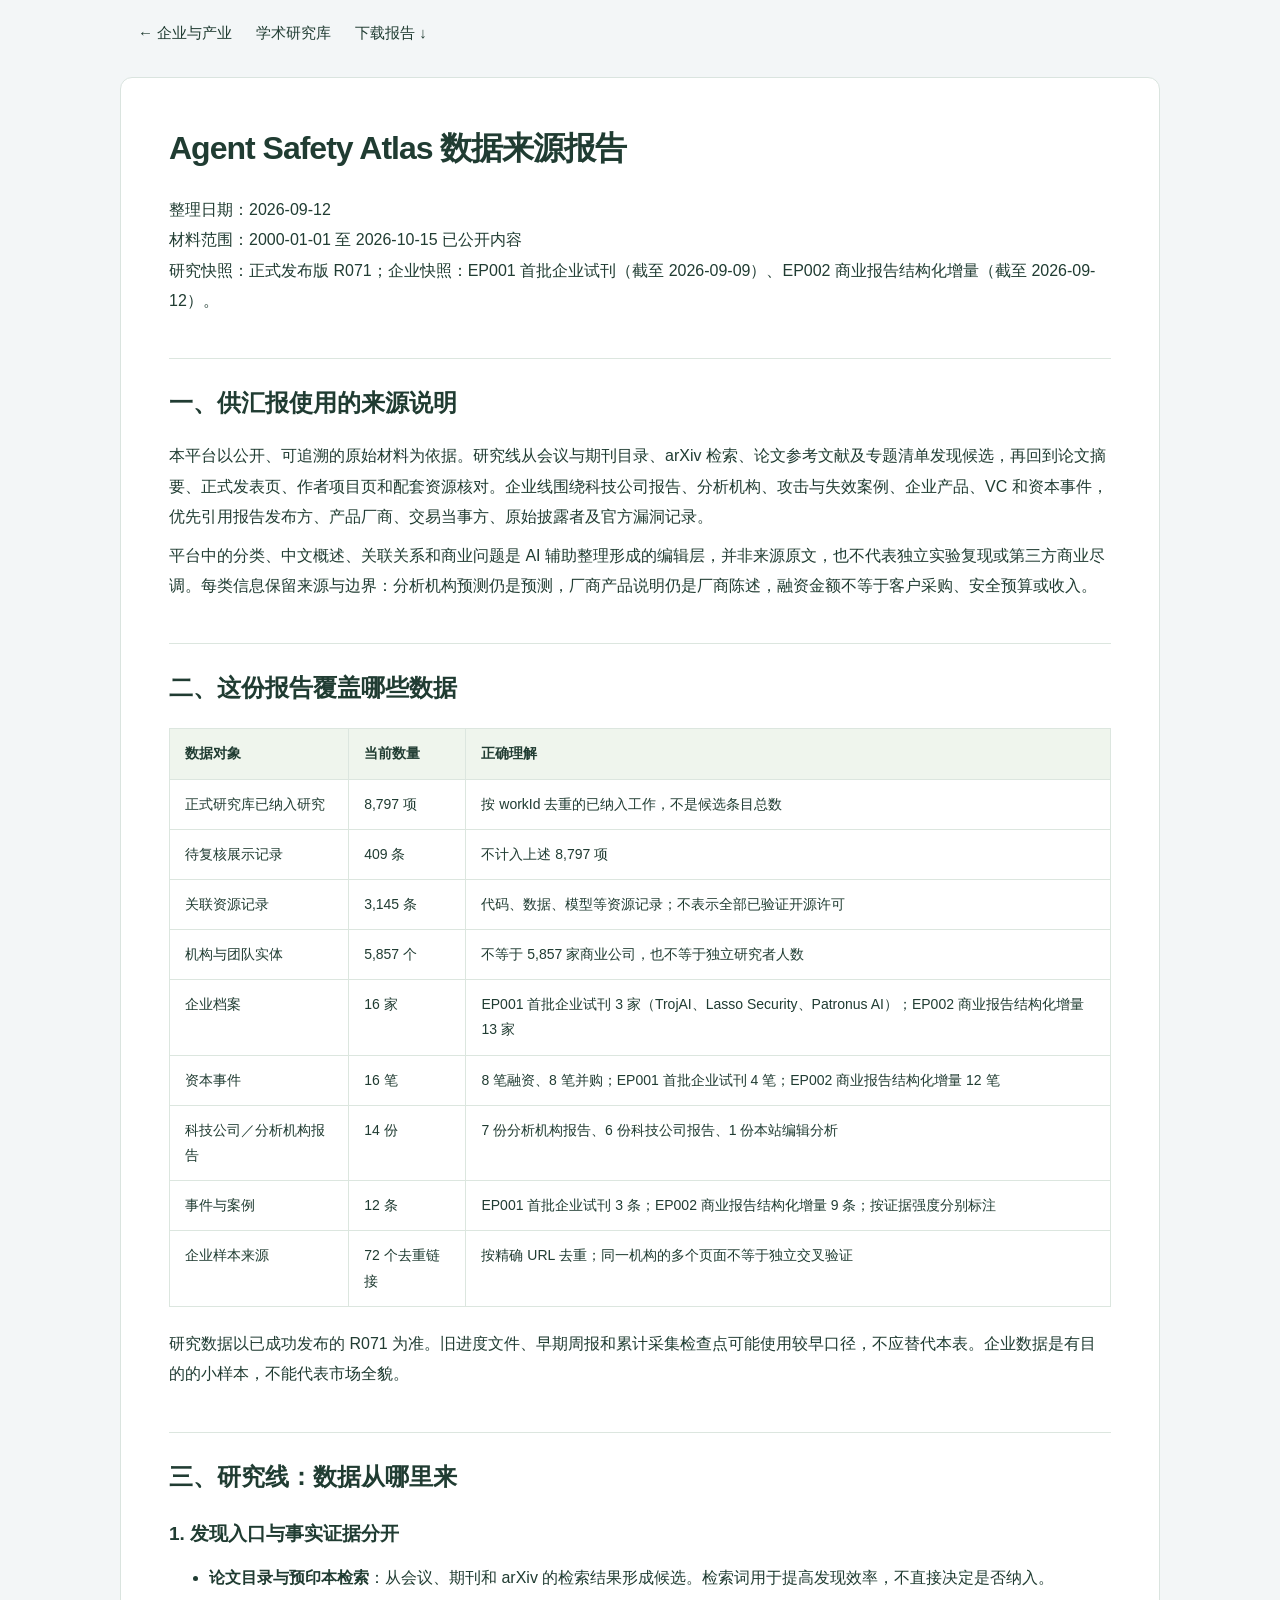
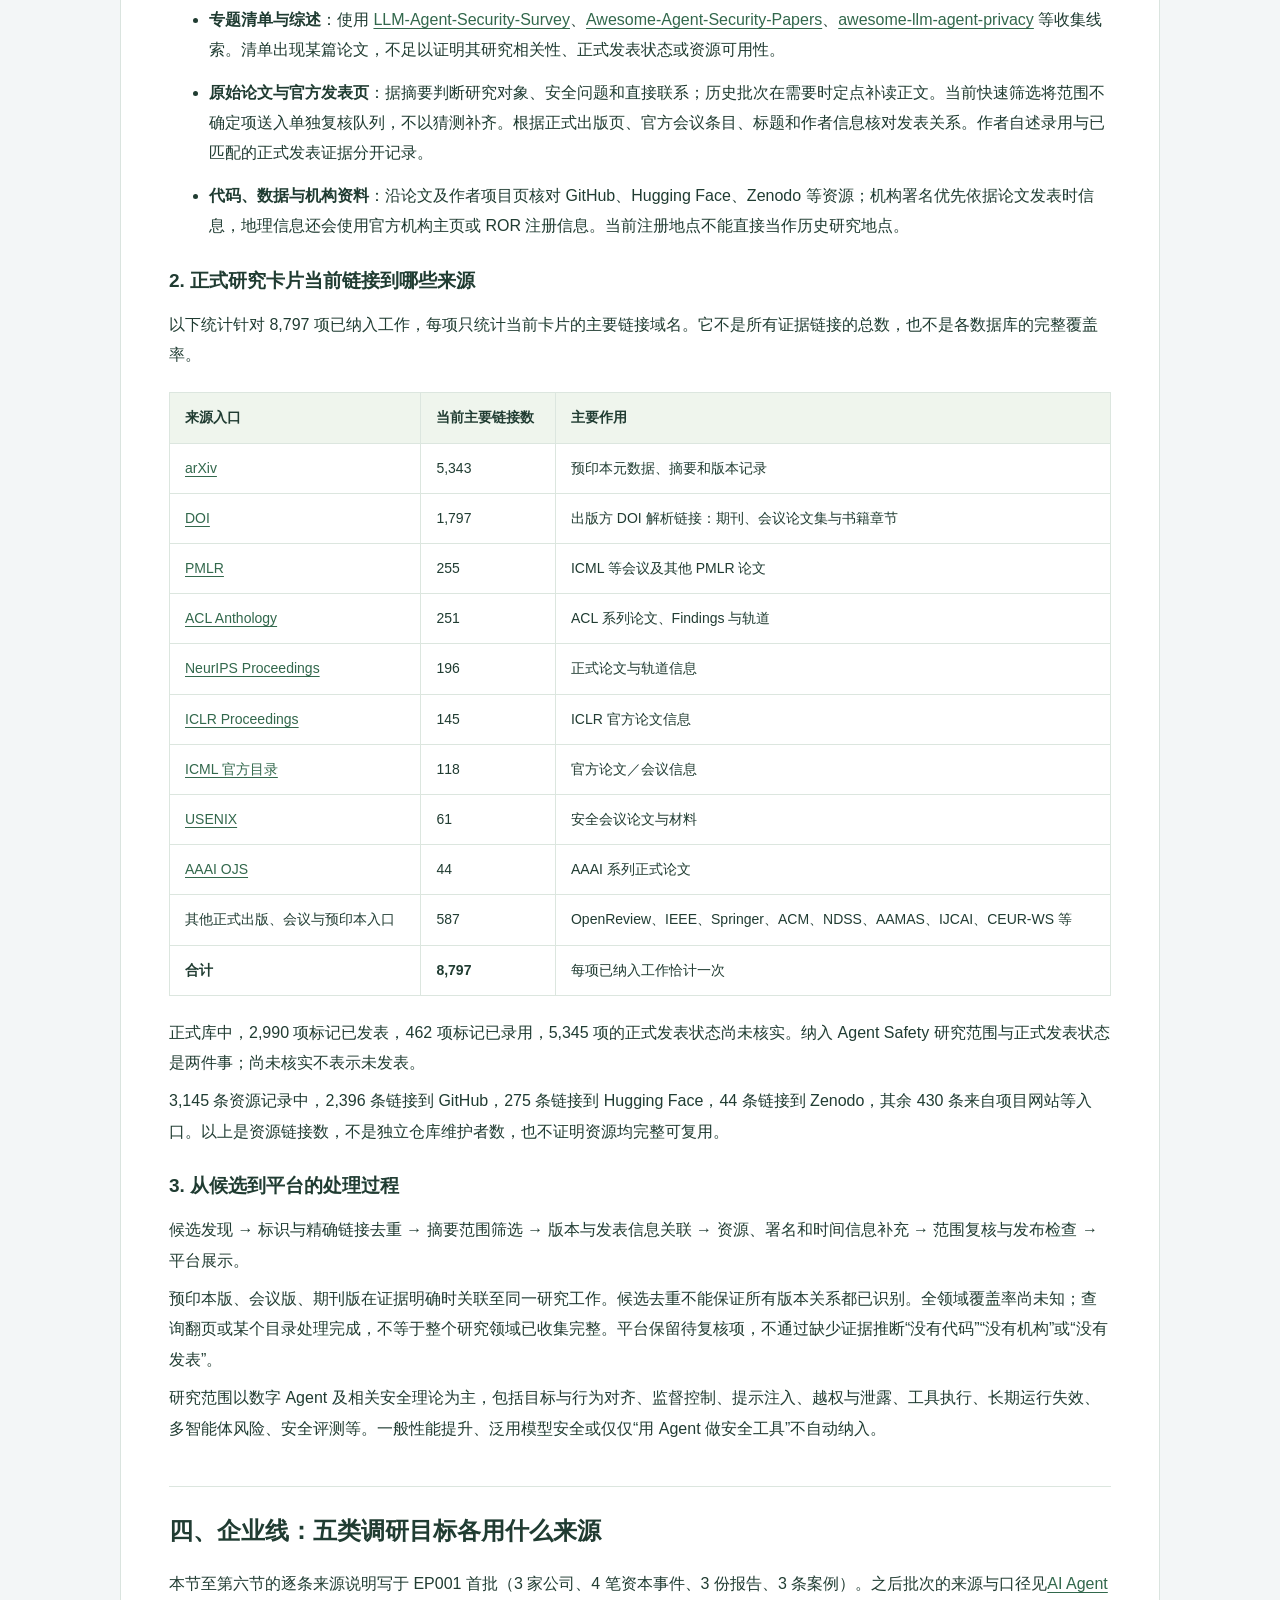
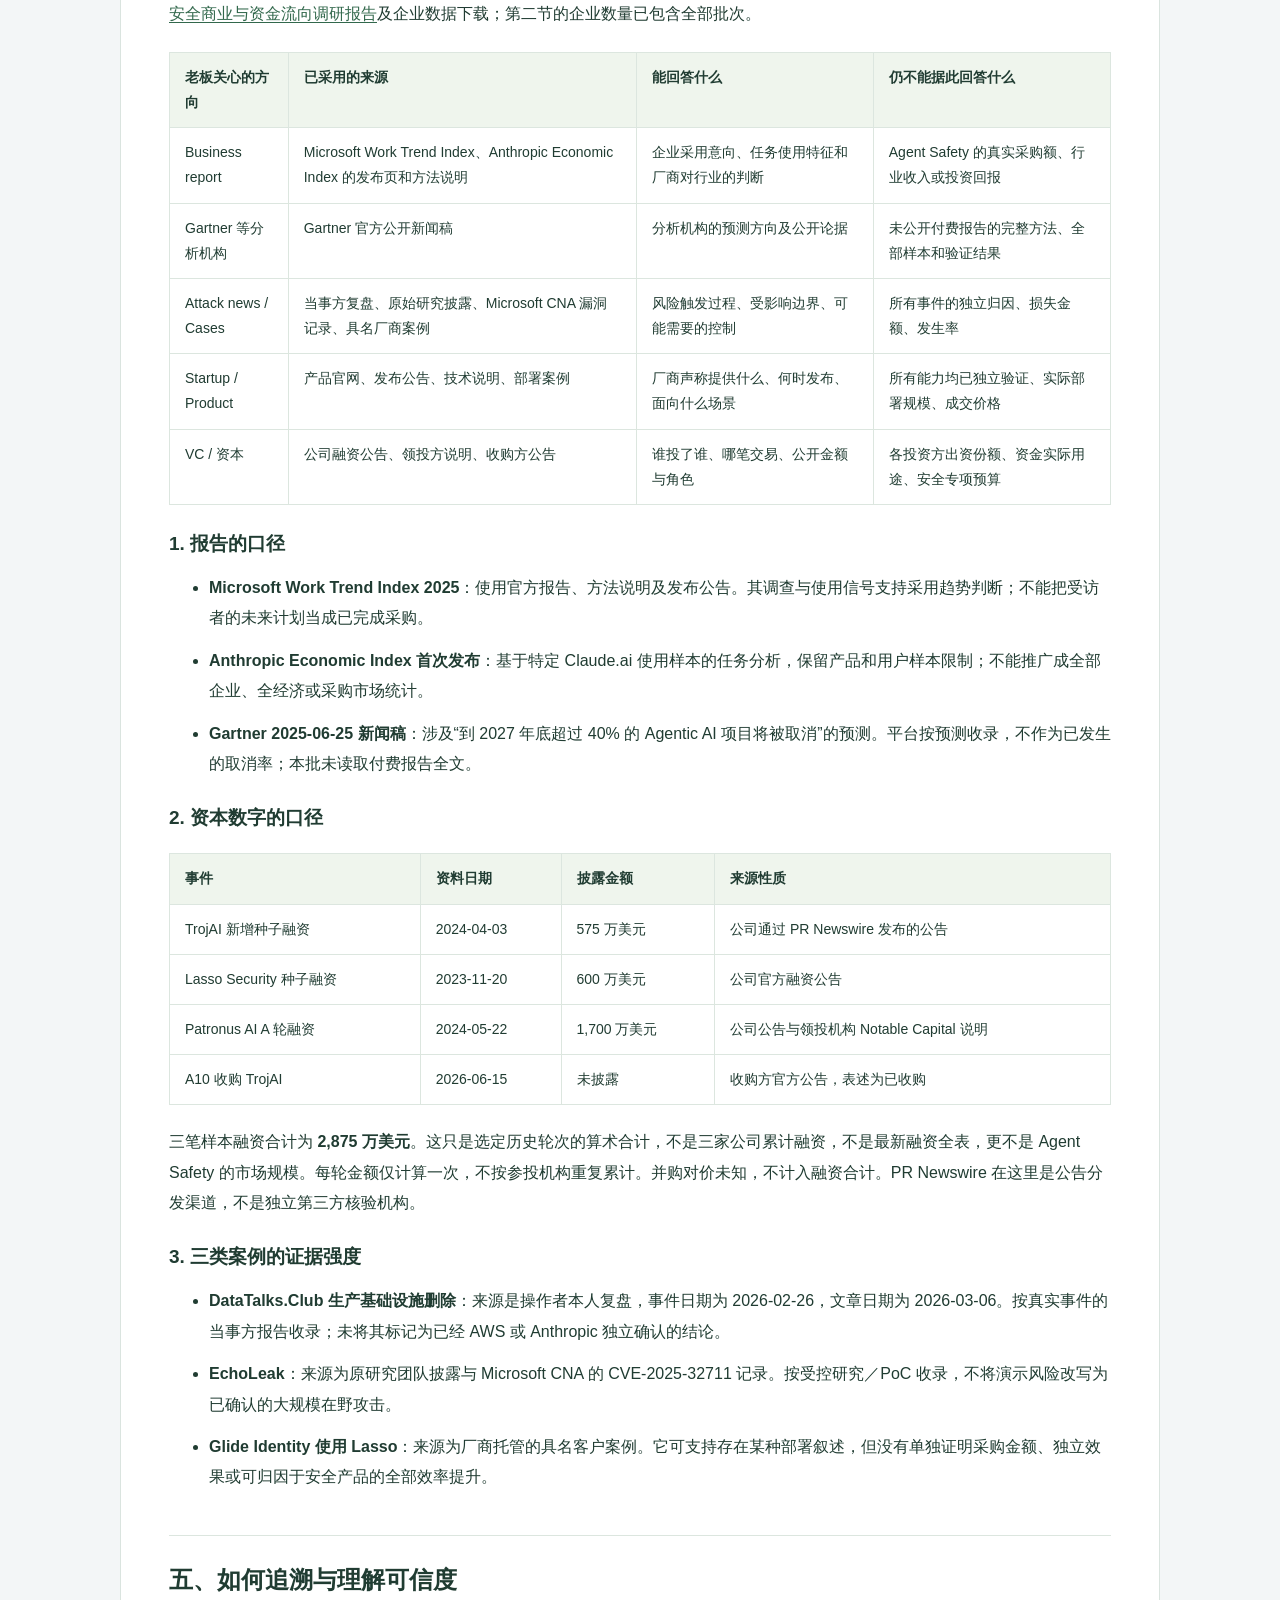
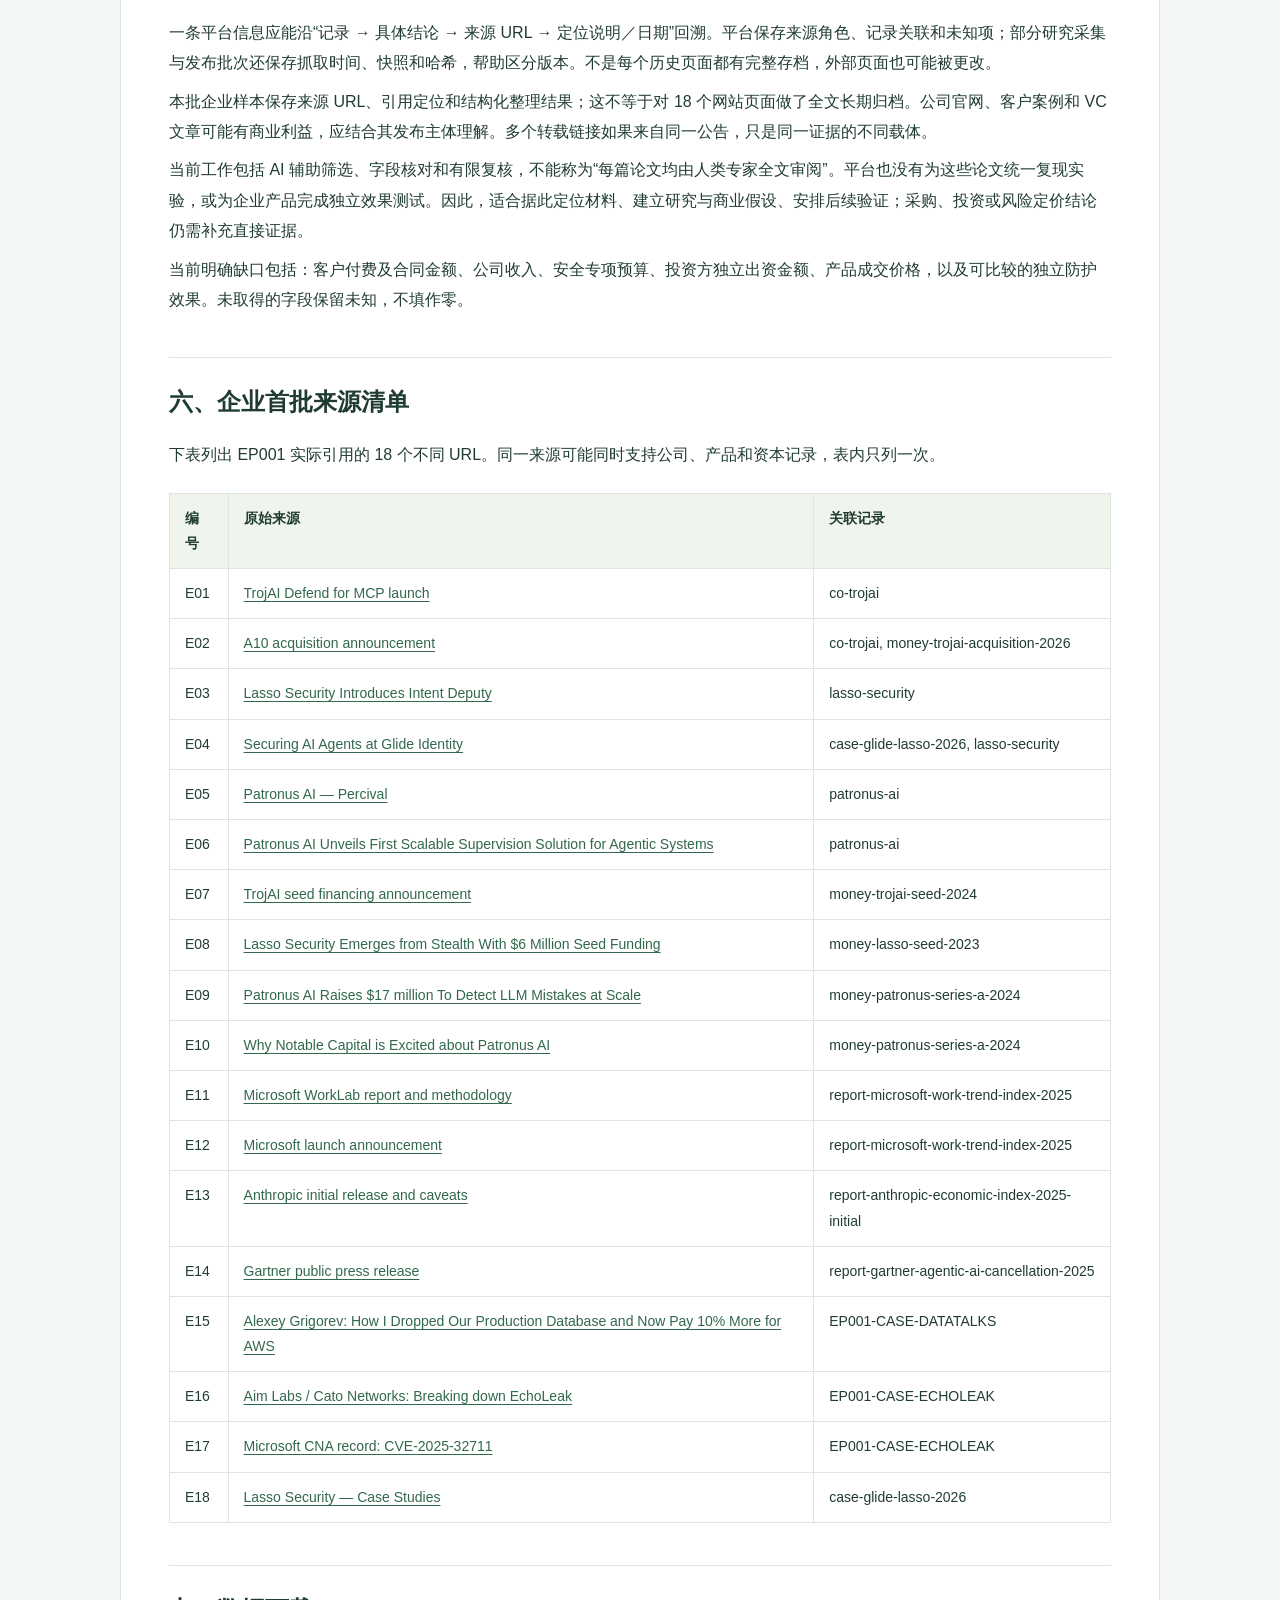
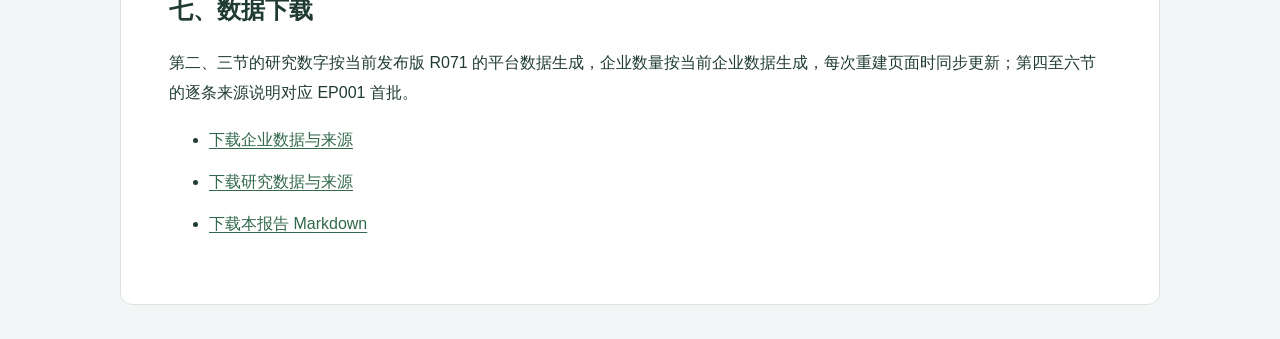
==== commit 4b6a3caf: "Live site: data release R071, analysis A4 Co-Authored-By: Claude Opus 5.5 <noreply@anthropic.com>" ====
--- a/sources-report.html
+++ b/sources-report.html
@@ -1,19 +1,19 @@
 <!doctype html><html lang="zh-CN"><head><meta charset="utf-8"><meta name="viewport" content="width=device-width,initial-scale=1"><title>数据来源报告 · Agent Safety Atlas</title><link rel="icon" href="./favicon.svg"><link rel="stylesheet" href="./styles.css"><style>body{background:#f3f6f7;color:#203c32}.report{max-width:1040px;background:#fff;padding:48px;margin:34px auto;border:1px solid #dae4df;border-radius:12px}.report h1{font-size:32px;line-height:1.4;margin:0 0 24px}.report h2{font-size:24px;line-height:1.5;margin:42px 0 20px;border-top:1px solid #dce6df;padding-top:26px}.report h3{font-size:19px;margin:26px 0 16px}.report p,.report li{font-size:16px;line-height:1.9}.report li{margin:12px 0}.report a{text-decoration:underline;text-underline-offset:3px;color:#32684c;overflow-wrap:anywhere}.report-table{overflow-x:auto;margin:22px 0}.report table{border-collapse:collapse;min-width:600px;width:100%;font-size:14px;line-height:1.8}.report th,.report td{padding:12px 15px;border:1px solid #dce6df;vertical-align:top;text-align:left;overflow-wrap:anywhere}.report th{background:#eff5ed}.report-nav{max-width:1040px;margin:24px auto;display:flex;gap:24px;flex-wrap:wrap;padding:0 18px;font-size:15px}@media(max-width:760px){.report{margin:20px 12px;padding:25px 19px}.report h1{font-size:27px}.report h2{font-size:21px}.report ul{padding-left:20px}}@media print{body{background:white}.report{border:0;margin:0;padding:0;max-width:none}.report-nav{display:none}.report-table{overflow:visible}.report table{min-width:0}h2,h3{break-after:avoid}tr{break-inside:avoid}}</style></head><body><nav class="report-nav" aria-label="报告导航"><a href="./companies.html">← 企业与产业</a><a href="./#research">学术研究库</a><a href="./data/sources-report.md" download>下载报告 ↓</a></nav><main class="report"><h1>Agent Safety Atlas 数据来源报告</h1>
-<p>整理日期：2026-09-12  <br>材料范围：2000-01-01 至 2026-10-13 已公开内容  <br>研究快照：正式发布版 R070；企业快照：EP001 首批企业试刊（截至 2026-09-09）、EP002 商业报告结构化增量（截至 2026-09-12）。</p>
+<p>整理日期：2026-09-12  <br>材料范围：2000-01-01 至 2026-10-15 已公开内容  <br>研究快照：正式发布版 R071；企业快照：EP001 首批企业试刊（截至 2026-09-09）、EP002 商业报告结构化增量（截至 2026-09-12）。</p>
 <h2>一、供汇报使用的来源说明</h2>
 <p>本平台以公开、可追溯的原始材料为依据。研究线从会议与期刊目录、arXiv 检索、论文参考文献及专题清单发现候选，再回到论文摘要、正式发表页、作者项目页和配套资源核对。企业线围绕科技公司报告、分析机构、攻击与失效案例、企业产品、VC 和资本事件，优先引用报告发布方、产品厂商、交易当事方、原始披露者及官方漏洞记录。</p>
 <p>平台中的分类、中文概述、关联关系和商业问题是 AI 辅助整理形成的编辑层，并非来源原文，也不代表独立实验复现或第三方商业尽调。每类信息保留来源与边界：分析机构预测仍是预测，厂商产品说明仍是厂商陈述，融资金额不等于客户采购、安全预算或收入。</p>
 <h2>二、这份报告覆盖哪些数据</h2>
-<div class="report-table"><table><thead><tr><th scope="col">数据对象</th><th scope="col">当前数量</th><th scope="col">正确理解</th></tr></thead><tbody><tr><td>正式研究库已纳入研究</td><td>9,009 项</td><td>按 workId 去重的已纳入工作，不是候选条目总数</td></tr><tr><td>待复核展示记录</td><td>135 条</td><td>不计入上述 9,009 项</td></tr><tr><td>关联资源记录</td><td>3,269 条</td><td>代码、数据、模型等资源记录；不表示全部已验证开源许可</td></tr><tr><td>机构与团队实体</td><td>5,824 个</td><td>不等于 5,824 家商业公司，也不等于独立研究者人数</td></tr><tr><td>企业档案</td><td>16 家</td><td>EP001 首批企业试刊 3 家（TrojAI、Lasso Security、Patronus AI）；EP002 商业报告结构化增量 13 家</td></tr><tr><td>资本事件</td><td>16 笔</td><td>8 笔融资、8 笔并购；EP001 首批企业试刊 4 笔；EP002 商业报告结构化增量 12 笔</td></tr><tr><td>科技公司／分析机构报告</td><td>14 份</td><td>7 份分析机构报告、6 份科技公司报告、1 份本站编辑分析</td></tr><tr><td>事件与案例</td><td>12 条</td><td>EP001 首批企业试刊 3 条；EP002 商业报告结构化增量 9 条；按证据强度分别标注</td></tr><tr><td>企业样本来源</td><td>72 个去重链接</td><td>按精确 URL 去重；同一机构的多个页面不等于独立交叉验证</td></tr></tbody></table></div>
-<p>研究数据以已成功发布的 R070 为准。旧进度文件、早期周报和累计采集检查点可能使用较早口径，不应替代本表。企业数据是有目的的小样本，不能代表市场全貌。</p>
+<div class="report-table"><table><thead><tr><th scope="col">数据对象</th><th scope="col">当前数量</th><th scope="col">正确理解</th></tr></thead><tbody><tr><td>正式研究库已纳入研究</td><td>8,797 项</td><td>按 workId 去重的已纳入工作，不是候选条目总数</td></tr><tr><td>待复核展示记录</td><td>409 条</td><td>不计入上述 8,797 项</td></tr><tr><td>关联资源记录</td><td>3,145 条</td><td>代码、数据、模型等资源记录；不表示全部已验证开源许可</td></tr><tr><td>机构与团队实体</td><td>5,857 个</td><td>不等于 5,857 家商业公司，也不等于独立研究者人数</td></tr><tr><td>企业档案</td><td>16 家</td><td>EP001 首批企业试刊 3 家（TrojAI、Lasso Security、Patronus AI）；EP002 商业报告结构化增量 13 家</td></tr><tr><td>资本事件</td><td>16 笔</td><td>8 笔融资、8 笔并购；EP001 首批企业试刊 4 笔；EP002 商业报告结构化增量 12 笔</td></tr><tr><td>科技公司／分析机构报告</td><td>14 份</td><td>7 份分析机构报告、6 份科技公司报告、1 份本站编辑分析</td></tr><tr><td>事件与案例</td><td>12 条</td><td>EP001 首批企业试刊 3 条；EP002 商业报告结构化增量 9 条；按证据强度分别标注</td></tr><tr><td>企业样本来源</td><td>72 个去重链接</td><td>按精确 URL 去重；同一机构的多个页面不等于独立交叉验证</td></tr></tbody></table></div>
+<p>研究数据以已成功发布的 R071 为准。旧进度文件、早期周报和累计采集检查点可能使用较早口径，不应替代本表。企业数据是有目的的小样本，不能代表市场全貌。</p>
 <h2>三、研究线：数据从哪里来</h2>
 <h3>1. 发现入口与事实证据分开</h3>
 <ul><li><strong>论文目录与预印本检索</strong>：从会议、期刊和 arXiv 的检索结果形成候选。检索词用于提高发现效率，不直接决定是否纳入。</li><li><strong>专题清单与综述</strong>：使用 <a href="https://github.com/sunyinggang/LLM-Agent-Security-Survey">LLM-Agent-Security-Survey</a>、<a href="https://github.com/MurrayTom/Awesome-Agent-Security-Papers">Awesome-Agent-Security-Papers</a>、<a href="https://github.com/yagobski/awesome-llm-agent-privacy">awesome-llm-agent-privacy</a> 等收集线索。清单出现某篇论文，不足以证明其研究相关性、正式发表状态或资源可用性。</li><li><strong>原始论文与官方发表页</strong>：据摘要判断研究对象、安全问题和直接联系；历史批次在需要时定点补读正文。当前快速筛选将范围不确定项送入单独复核队列，不以猜测补齐。根据正式出版页、官方会议条目、标题和作者信息核对发表关系。作者自述录用与已匹配的正式发表证据分开记录。</li><li><strong>代码、数据与机构资料</strong>：沿论文及作者项目页核对 GitHub、Hugging Face、Zenodo 等资源；机构署名优先依据论文发表时信息，地理信息还会使用官方机构主页或 ROR 注册信息。当前注册地点不能直接当作历史研究地点。</li></ul>
 <h3>2. 正式研究卡片当前链接到哪些来源</h3>
-<p>以下统计针对 9,009 项已纳入工作，每项只统计当前卡片的主要链接域名。它不是所有证据链接的总数，也不是各数据库的完整覆盖率。</p>
-<div class="report-table"><table><thead><tr><th scope="col">来源入口</th><th scope="col">当前主要链接数</th><th scope="col">主要作用</th></tr></thead><tbody><tr><td><a href="https://arxiv.org/">arXiv</a></td><td>5,348</td><td>预印本元数据、摘要和版本记录</td></tr><tr><td><a href="https://doi.org/">DOI</a></td><td>1,863</td><td>出版方 DOI 解析链接：期刊、会议论文集与书籍章节</td></tr><tr><td><a href="https://proceedings.mlr.press/">PMLR</a></td><td>298</td><td>ICML 等会议及其他 PMLR 论文</td></tr><tr><td><a href="https://aclanthology.org/">ACL Anthology</a></td><td>257</td><td>ACL 系列论文、Findings 与轨道</td></tr><tr><td><a href="https://proceedings.neurips.cc/">NeurIPS Proceedings</a></td><td>233</td><td>正式论文与轨道信息</td></tr><tr><td><a href="https://proceedings.iclr.cc/">ICLR Proceedings</a></td><td>150</td><td>ICLR 官方论文信息</td></tr><tr><td><a href="https://icml.cc/">ICML 官方目录</a></td><td>119</td><td>官方论文／会议信息</td></tr><tr><td><a href="https://www.usenix.org/">USENIX</a></td><td>78</td><td>安全会议论文与材料</td></tr><tr><td><a href="https://ojs.aaai.org/">AAAI OJS</a></td><td>56</td><td>AAAI 系列正式论文</td></tr><tr><td>其他正式出版、会议与预印本入口</td><td>607</td><td>OpenReview、IEEE、Springer、ACM、NDSS、AAMAS、IJCAI、CEUR-WS 等</td></tr><tr><td><strong>合计</strong></td><td><strong>9,009</strong></td><td>每项已纳入工作恰计一次</td></tr></tbody></table></div>
-<p>正式库中，3,194 项标记已发表，465 项标记已录用，5,350 项的正式发表状态尚未核实。纳入 Agent Safety 研究范围与正式发表状态是两件事；尚未核实不表示未发表。</p>
-<p>3,269 条资源记录中，2,475 条链接到 GitHub，301 条链接到 Hugging Face，53 条链接到 Zenodo，其余 440 条来自项目网站等入口。以上是资源链接数，不是独立仓库维护者数，也不证明资源均完整可复用。</p>
+<p>以下统计针对 8,797 项已纳入工作，每项只统计当前卡片的主要链接域名。它不是所有证据链接的总数，也不是各数据库的完整覆盖率。</p>
+<div class="report-table"><table><thead><tr><th scope="col">来源入口</th><th scope="col">当前主要链接数</th><th scope="col">主要作用</th></tr></thead><tbody><tr><td><a href="https://arxiv.org/">arXiv</a></td><td>5,343</td><td>预印本元数据、摘要和版本记录</td></tr><tr><td><a href="https://doi.org/">DOI</a></td><td>1,797</td><td>出版方 DOI 解析链接：期刊、会议论文集与书籍章节</td></tr><tr><td><a href="https://proceedings.mlr.press/">PMLR</a></td><td>255</td><td>ICML 等会议及其他 PMLR 论文</td></tr><tr><td><a href="https://aclanthology.org/">ACL Anthology</a></td><td>251</td><td>ACL 系列论文、Findings 与轨道</td></tr><tr><td><a href="https://proceedings.neurips.cc/">NeurIPS Proceedings</a></td><td>196</td><td>正式论文与轨道信息</td></tr><tr><td><a href="https://proceedings.iclr.cc/">ICLR Proceedings</a></td><td>145</td><td>ICLR 官方论文信息</td></tr><tr><td><a href="https://icml.cc/">ICML 官方目录</a></td><td>118</td><td>官方论文／会议信息</td></tr><tr><td><a href="https://www.usenix.org/">USENIX</a></td><td>61</td><td>安全会议论文与材料</td></tr><tr><td><a href="https://ojs.aaai.org/">AAAI OJS</a></td><td>44</td><td>AAAI 系列正式论文</td></tr><tr><td>其他正式出版、会议与预印本入口</td><td>587</td><td>OpenReview、IEEE、Springer、ACM、NDSS、AAMAS、IJCAI、CEUR-WS 等</td></tr><tr><td><strong>合计</strong></td><td><strong>8,797</strong></td><td>每项已纳入工作恰计一次</td></tr></tbody></table></div>
+<p>正式库中，2,990 项标记已发表，462 项标记已录用，5,345 项的正式发表状态尚未核实。纳入 Agent Safety 研究范围与正式发表状态是两件事；尚未核实不表示未发表。</p>
+<p>3,145 条资源记录中，2,396 条链接到 GitHub，275 条链接到 Hugging Face，44 条链接到 Zenodo，其余 430 条来自项目网站等入口。以上是资源链接数，不是独立仓库维护者数，也不证明资源均完整可复用。</p>
 <h3>3. 从候选到平台的处理过程</h3>
 <p>候选发现 → 标识与精确链接去重 → 摘要范围筛选 → 版本与发表信息关联 → 资源、署名和时间信息补充 → 范围复核与发布检查 → 平台展示。</p>
 <p>预印本版、会议版、期刊版在证据明确时关联至同一研究工作。候选去重不能保证所有版本关系都已识别。全领域覆盖率尚未知；查询翻页或某个目录处理完成，不等于整个研究领域已收集完整。平台保留待复核项，不通过缺少证据推断“没有代码”“没有机构”或“没有发表”。</p>
@@ -37,5 +37,5 @@
 <p>下表列出 EP001 实际引用的 18 个不同 URL。同一来源可能同时支持公司、产品和资本记录，表内只列一次。</p>
 <div class="report-table"><table><thead><tr><th scope="col">编号</th><th scope="col">原始来源</th><th scope="col">关联记录</th></tr></thead><tbody><tr><td>E01</td><td><a href="https://troj.ai/blog/agentic-ai-defend-for-mcp-model-context-protocol/">TrojAI Defend for MCP launch</a></td><td>co-trojai</td></tr><tr><td>E02</td><td><a href="https://www.a10networks.com/news/press-releases/a10-networks-acquires-trojai-inc-expanding-ai-roadmap/">A10 acquisition announcement</a></td><td>co-trojai, money-trojai-acquisition-2026</td></tr><tr><td>E03</td><td><a href="https://www.lasso.security/resources/intent-deputy-ai-agent-security">Lasso Security Introduces Intent Deputy</a></td><td>lasso-security</td></tr><tr><td>E04</td><td><a href="https://www.lasso.security/case-study/glide-identity">Securing AI Agents at Glide Identity</a></td><td>case-glide-lasso-2026, lasso-security</td></tr><tr><td>E05</td><td><a href="https://www.patronus.ai/percival">Patronus AI — Percival</a></td><td>patronus-ai</td></tr><tr><td>E06</td><td><a href="https://www.prnewswire.com/news-releases/patronus-ai-unveils-first-scalable-supervision-solution-for-agentic-systems-302455117.html">Patronus AI Unveils First Scalable Supervision Solution for Agentic Systems</a></td><td>patronus-ai</td></tr><tr><td>E07</td><td><a href="https://www.prnewswire.com/news-releases/trojai-raises-5-75m-in-seed-funding-to-secure-ai-in-the-enterprise-302106426.html">TrojAI seed financing announcement</a></td><td>money-trojai-seed-2024</td></tr><tr><td>E08</td><td><a href="https://www.lasso.security/resources/lasso-security-funding-announcement-2023">Lasso Security Emerges from Stealth With $6 Million Seed Funding</a></td><td>money-lasso-seed-2023</td></tr><tr><td>E09</td><td><a href="https://www.patronus.ai/announcements/patronus-ai-raises-17-million-to-detect-llm-mistakes-at-scale">Patronus AI Raises $17 million To Detect LLM Mistakes at Scale</a></td><td>money-patronus-series-a-2024</td></tr><tr><td>E10</td><td><a href="https://www.notablecap.com/blog/why-notable-capital-is-excited-about-patronus-ai">Why Notable Capital is Excited about Patronus AI</a></td><td>money-patronus-series-a-2024</td></tr><tr><td>E11</td><td><a href="https://www.microsoft.com/en-us/worklab/work-trend-index/2025-the-year-the-frontier-firm-is-born">Microsoft WorkLab report and methodology</a></td><td>report-microsoft-work-trend-index-2025</td></tr><tr><td>E12</td><td><a href="https://blogs.microsoft.com/blog/2025/04/23/the-2025-annual-work-trend-index-the-frontier-firm-is-born/">Microsoft launch announcement</a></td><td>report-microsoft-work-trend-index-2025</td></tr><tr><td>E13</td><td><a href="https://www.anthropic.com/news/the-anthropic-economic-index">Anthropic initial release and caveats</a></td><td>report-anthropic-economic-index-2025-initial</td></tr><tr><td>E14</td><td><a href="https://www.gartner.com/en/newsroom/press-releases/2025-06-25-gartner-predicts-over-40-percent-of-agentic-ai-projects-will-be-canceled-by-end-of-2027">Gartner public press release</a></td><td>report-gartner-agentic-ai-cancellation-2025</td></tr><tr><td>E15</td><td><a href="https://aishippingblog.com/p/how-i-dropped-our-production-database">Alexey Grigorev: How I Dropped Our Production Database and Now Pay 10% More for AWS</a></td><td>EP001-CASE-DATATALKS</td></tr><tr><td>E16</td><td><a href="https://www.catonetworks.com/blog/breaking-down-echoleak/">Aim Labs / Cato Networks: Breaking down EchoLeak</a></td><td>EP001-CASE-ECHOLEAK</td></tr><tr><td>E17</td><td><a href="https://raw.githubusercontent.com/CVEProject/cvelistV5/main/cves/2025/32xxx/CVE-2025-32711.json">Microsoft CNA record: CVE-2025-32711</a></td><td>EP001-CASE-ECHOLEAK</td></tr><tr><td>E18</td><td><a href="https://www.lasso.security/case-studies">Lasso Security — Case Studies</a></td><td>case-glide-lasso-2026</td></tr></tbody></table></div>
 <h2>七、数据下载</h2>
-<p>第二、三节的研究数字按当前发布版 R070 的平台数据生成，企业数量按当前企业数据生成，每次重建页面时同步更新；第四至六节的逐条来源说明对应 EP001 首批。</p>
+<p>第二、三节的研究数字按当前发布版 R071 的平台数据生成，企业数量按当前企业数据生成，每次重建页面时同步更新；第四至六节的逐条来源说明对应 EP001 首批。</p>
 <ul><li><a href="./data/enterprise.json">下载企业数据与来源</a></li><li><a href="./data/atlas.json">下载研究数据与来源</a></li><li><a href="./data/sources-report.md">下载本报告 Markdown</a></li></ul></main></body></html>
--- a/styles.css
+++ b/styles.css
@@ -555,3 +555,5 @@
  .site-header .xword,.site-header .brand-divider{display:none}.site-header .brand{gap:8px}.site-header .brand-title{font-size:14px}.site-header .brand-title small{font-size:10px;letter-spacing:.04em}.site-header .xmark{width:30px;height:30px;flex-shrink:0}.site-header .language-switch{font-size:12px;padding:7px 9px}
 }
 @media(prefers-reduced-motion:reduce){.site-nav-chevron{transition:none}}
+/* country flags beside institution and country names (flags.js) */
+.flag{display:inline-block;width:16px;height:12px;margin-right:6px;vertical-align:-1px;border-radius:2px;object-fit:cover;box-shadow:0 0 0 1px rgba(127,127,127,.35);flex:none}
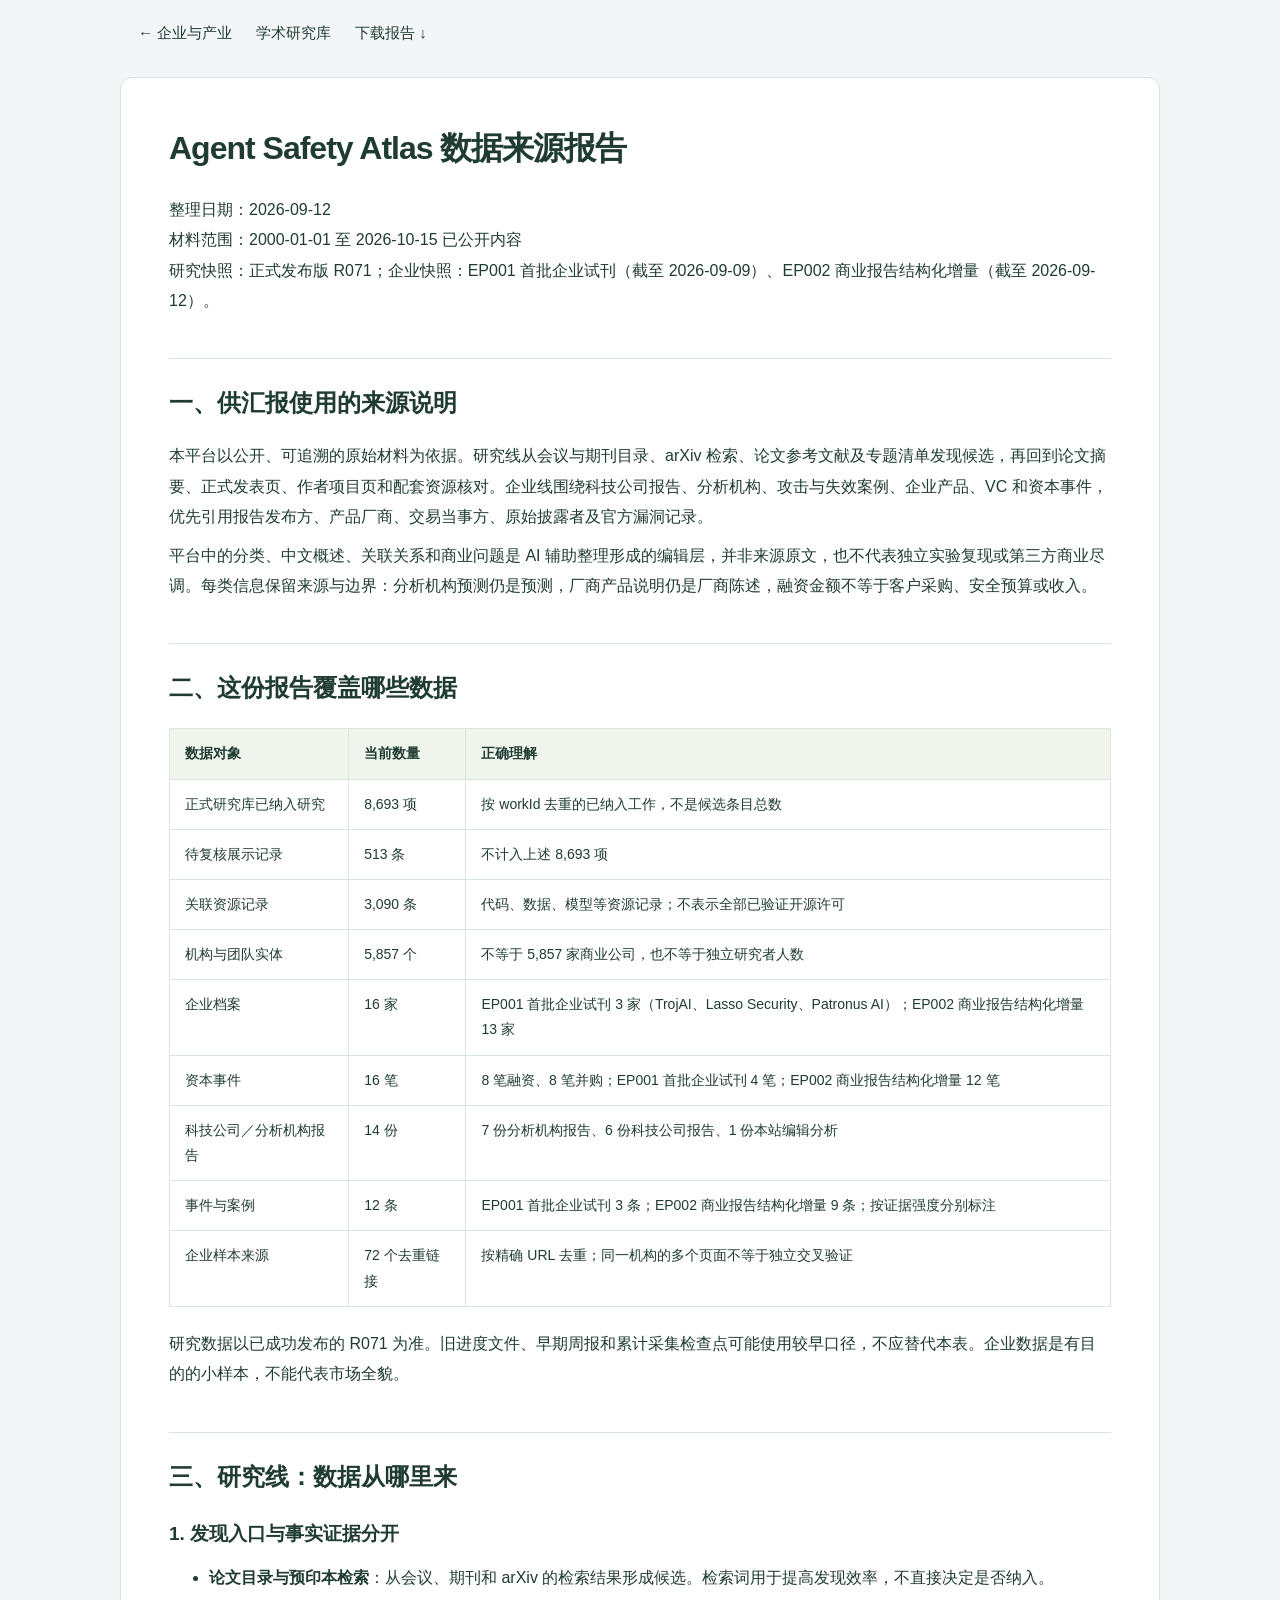
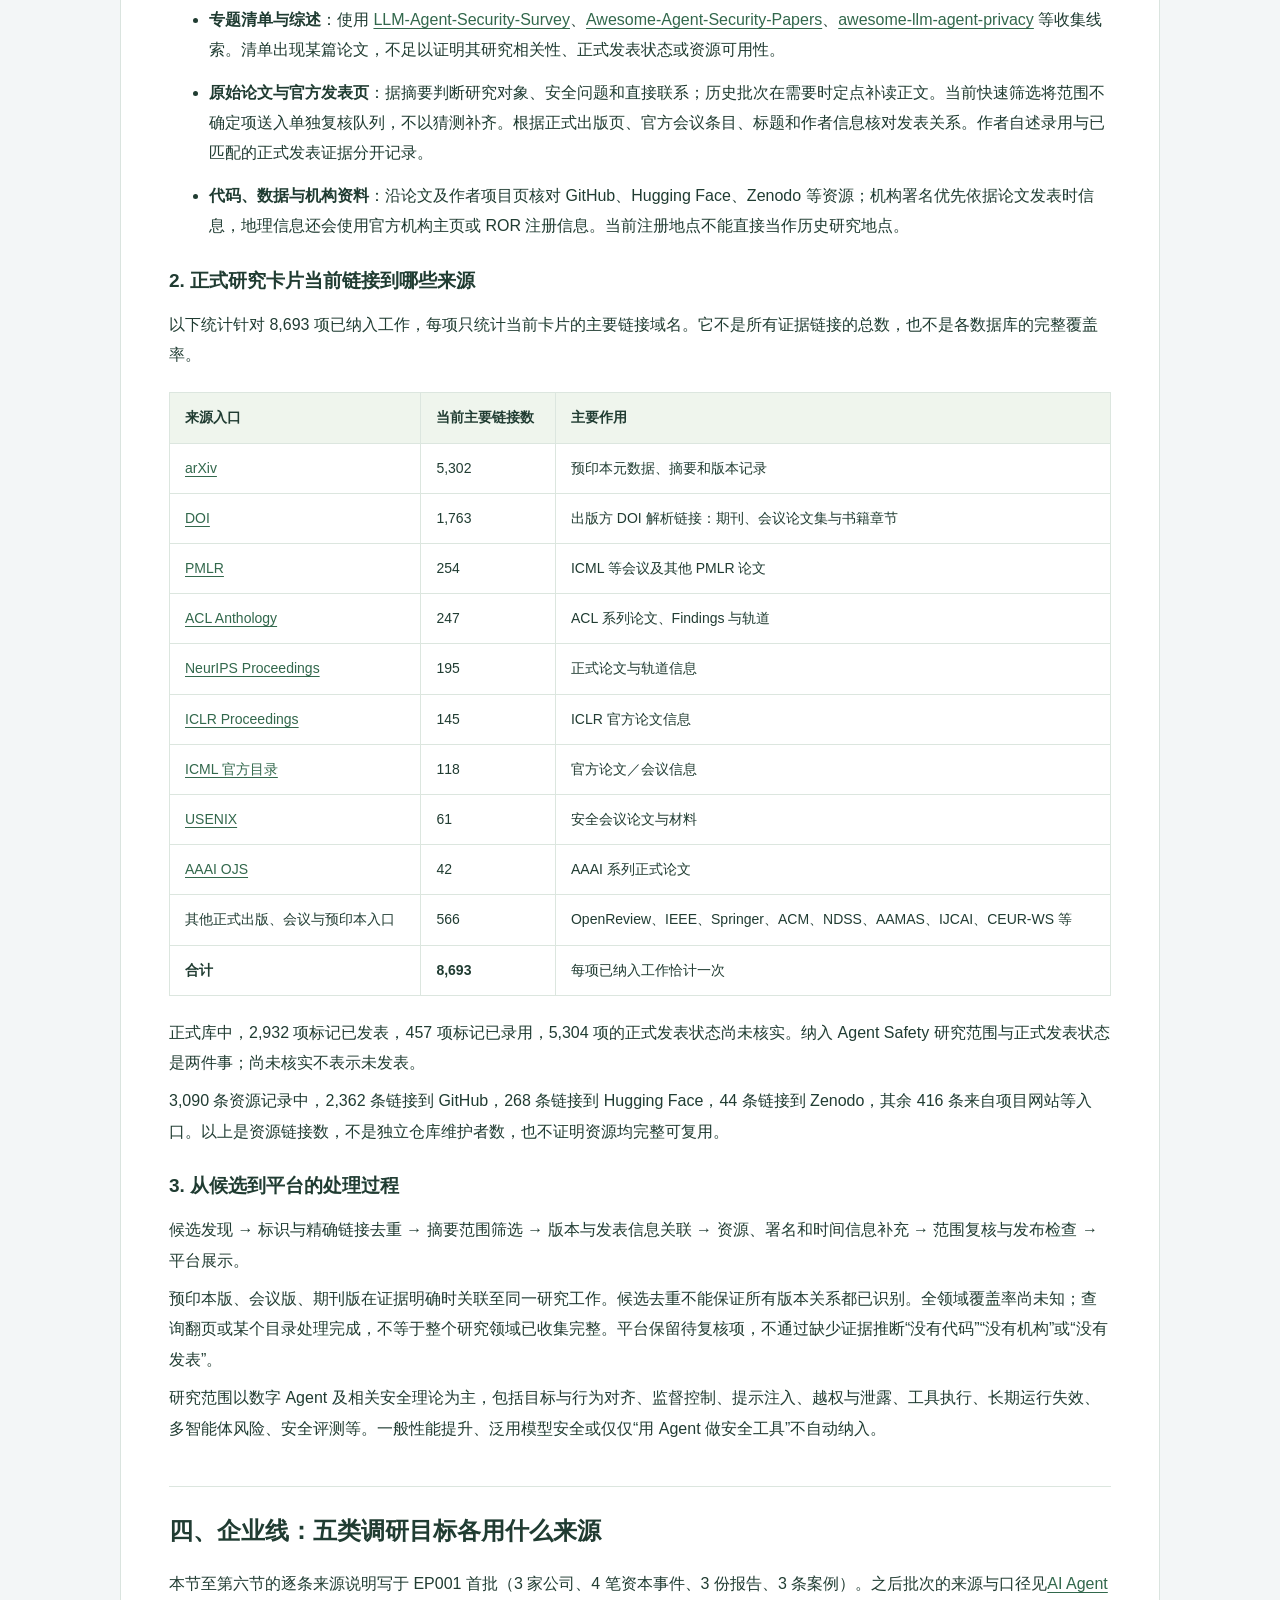
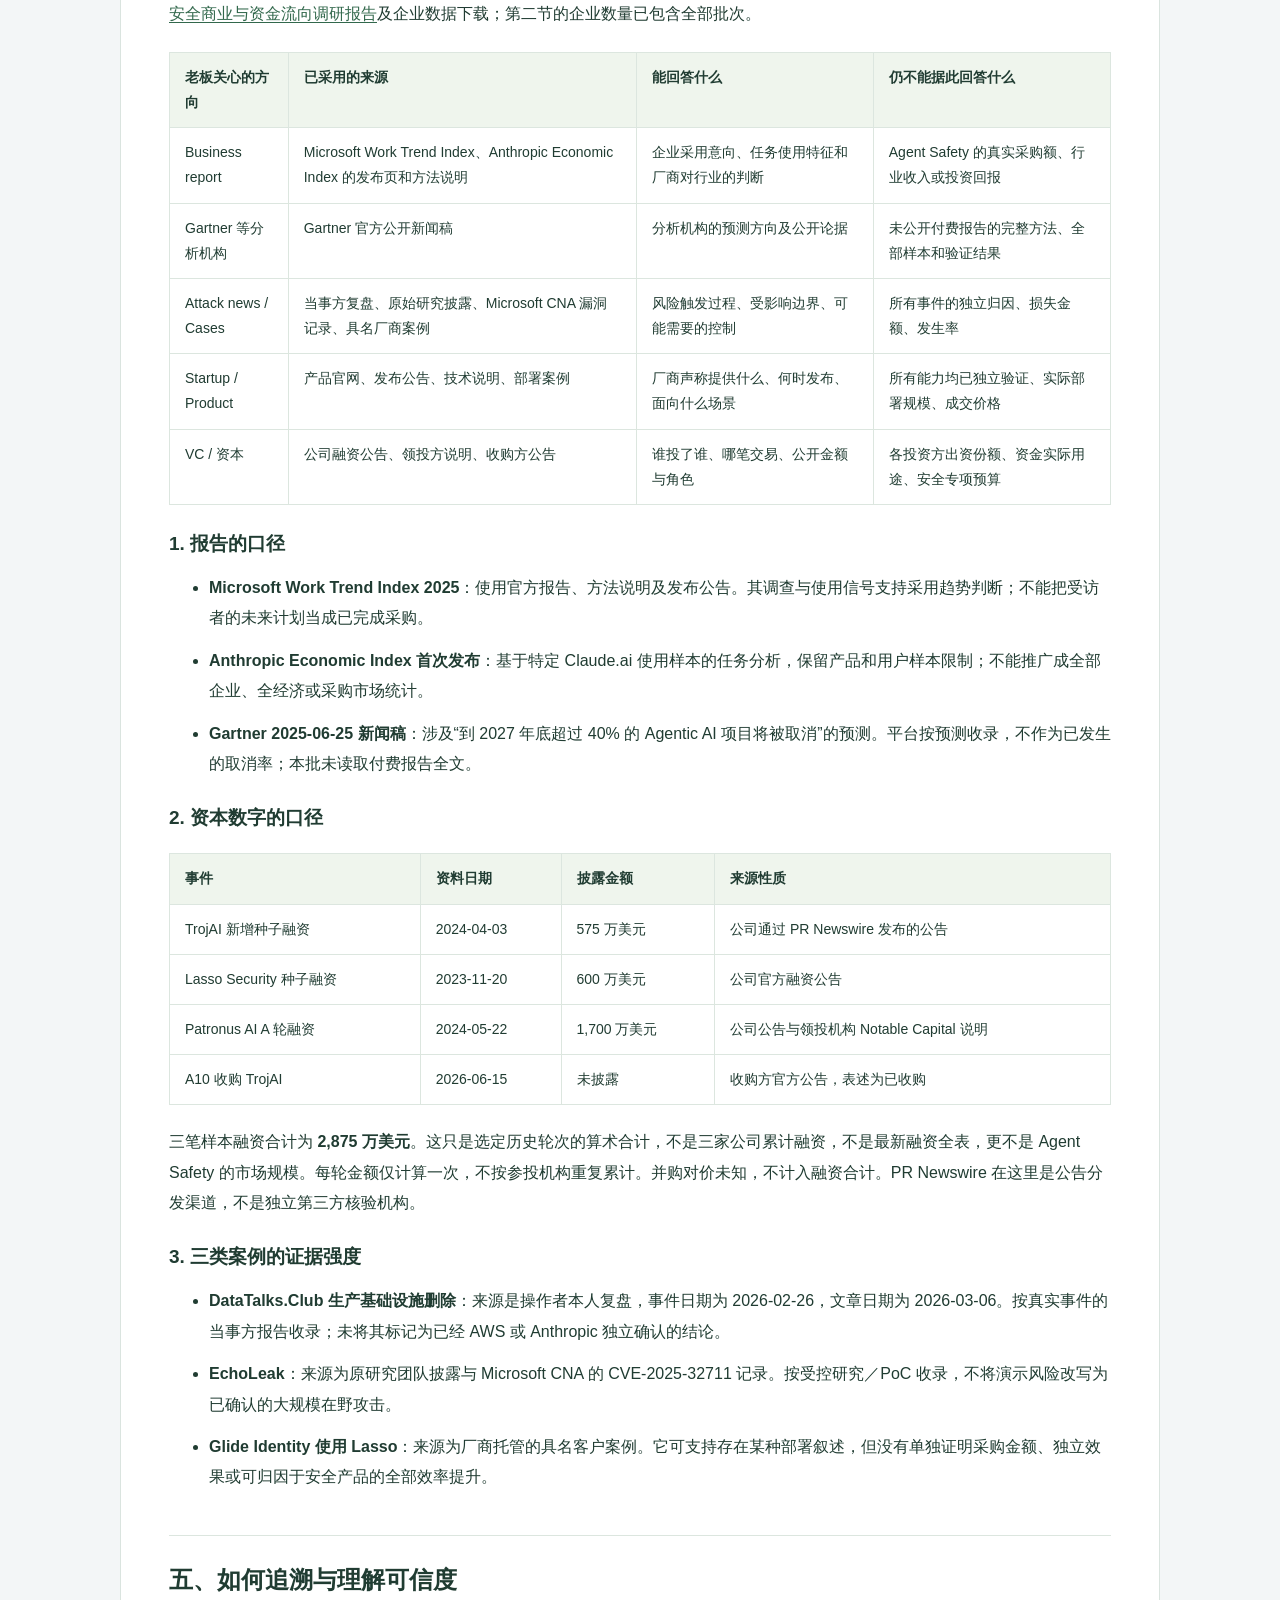
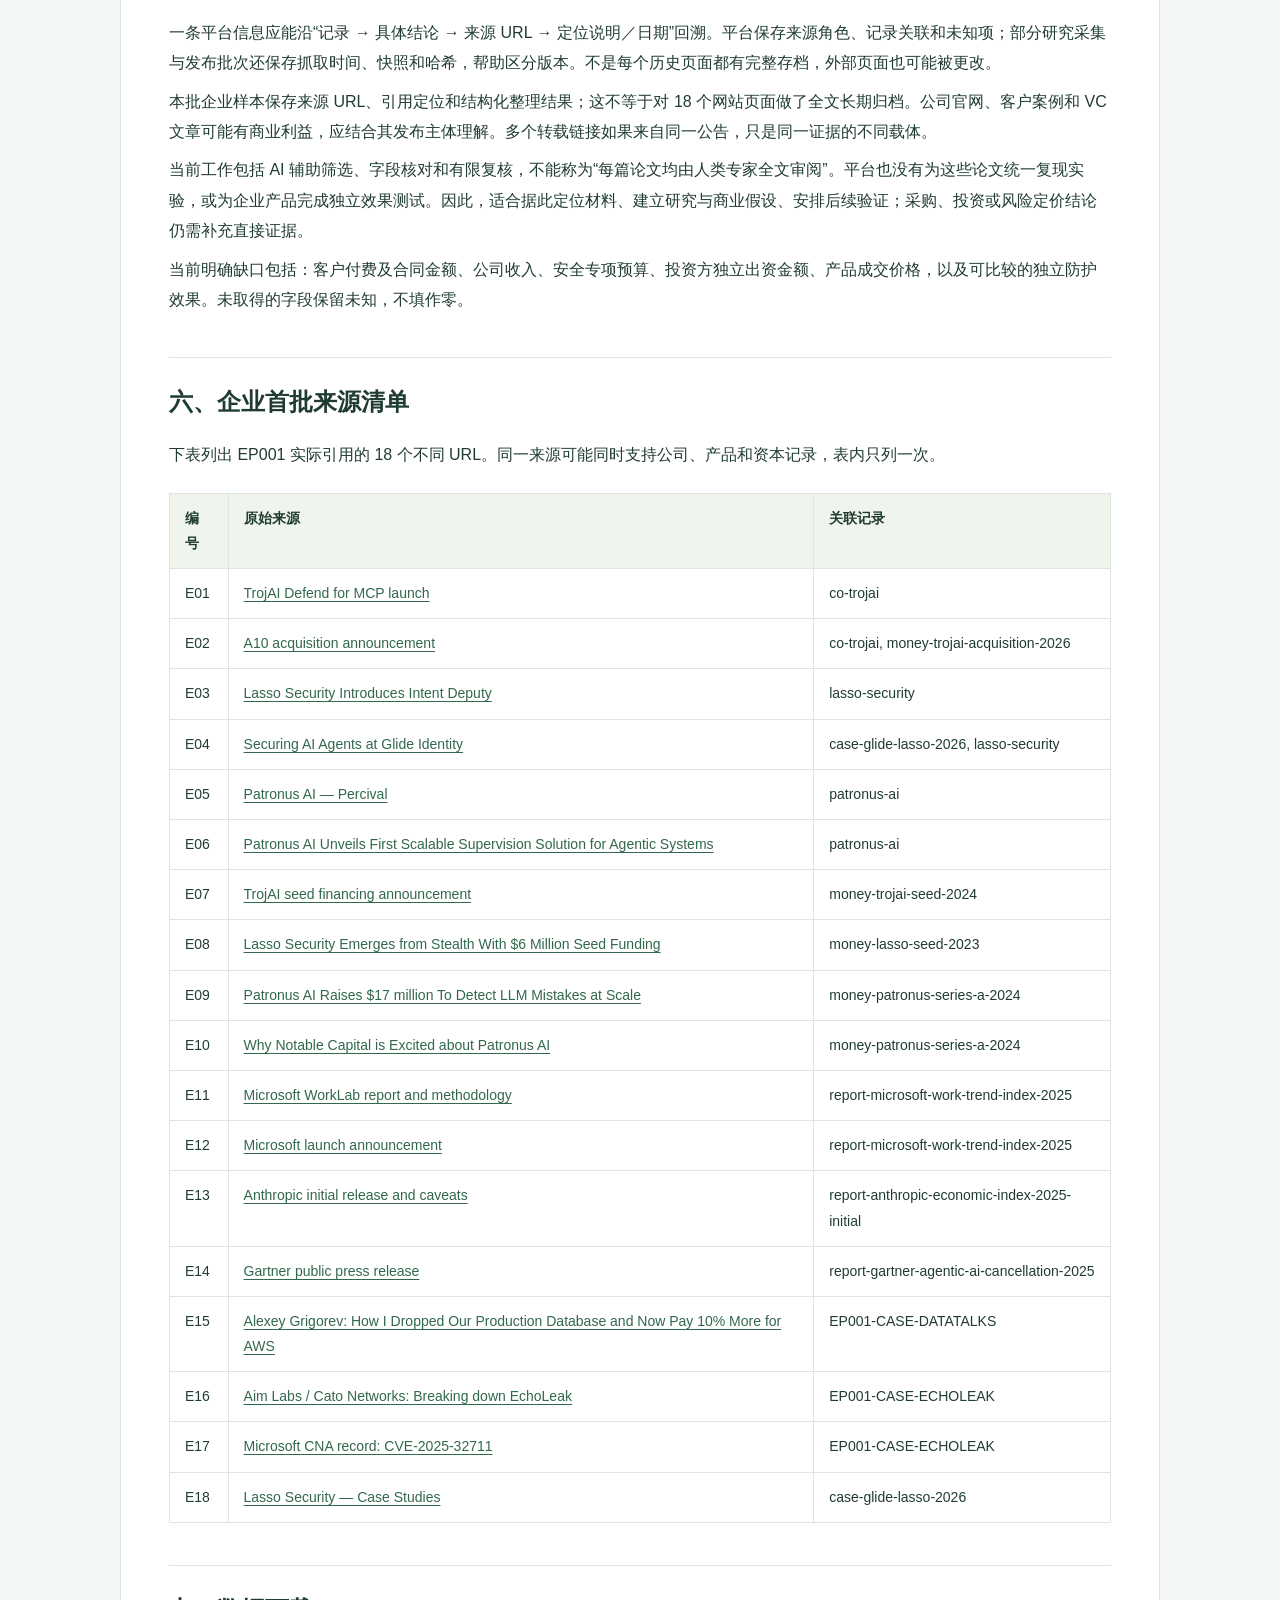
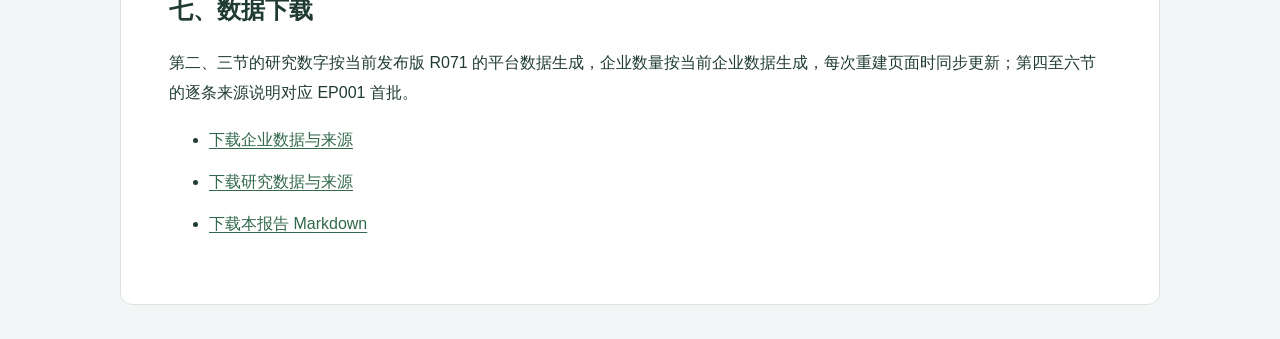
==== commit 8d26481a: "Live site: data release R071, analysis A7 Co-Authored-By: Claude Opus 5.5 <noreply@anthropic.com>" ====
--- a/sources-report.html
+++ b/sources-report.html
@@ -4,16 +4,16 @@
 <p>本平台以公开、可追溯的原始材料为依据。研究线从会议与期刊目录、arXiv 检索、论文参考文献及专题清单发现候选，再回到论文摘要、正式发表页、作者项目页和配套资源核对。企业线围绕科技公司报告、分析机构、攻击与失效案例、企业产品、VC 和资本事件，优先引用报告发布方、产品厂商、交易当事方、原始披露者及官方漏洞记录。</p>
 <p>平台中的分类、中文概述、关联关系和商业问题是 AI 辅助整理形成的编辑层，并非来源原文，也不代表独立实验复现或第三方商业尽调。每类信息保留来源与边界：分析机构预测仍是预测，厂商产品说明仍是厂商陈述，融资金额不等于客户采购、安全预算或收入。</p>
 <h2>二、这份报告覆盖哪些数据</h2>
-<div class="report-table"><table><thead><tr><th scope="col">数据对象</th><th scope="col">当前数量</th><th scope="col">正确理解</th></tr></thead><tbody><tr><td>正式研究库已纳入研究</td><td>8,797 项</td><td>按 workId 去重的已纳入工作，不是候选条目总数</td></tr><tr><td>待复核展示记录</td><td>409 条</td><td>不计入上述 8,797 项</td></tr><tr><td>关联资源记录</td><td>3,145 条</td><td>代码、数据、模型等资源记录；不表示全部已验证开源许可</td></tr><tr><td>机构与团队实体</td><td>5,857 个</td><td>不等于 5,857 家商业公司，也不等于独立研究者人数</td></tr><tr><td>企业档案</td><td>16 家</td><td>EP001 首批企业试刊 3 家（TrojAI、Lasso Security、Patronus AI）；EP002 商业报告结构化增量 13 家</td></tr><tr><td>资本事件</td><td>16 笔</td><td>8 笔融资、8 笔并购；EP001 首批企业试刊 4 笔；EP002 商业报告结构化增量 12 笔</td></tr><tr><td>科技公司／分析机构报告</td><td>14 份</td><td>7 份分析机构报告、6 份科技公司报告、1 份本站编辑分析</td></tr><tr><td>事件与案例</td><td>12 条</td><td>EP001 首批企业试刊 3 条；EP002 商业报告结构化增量 9 条；按证据强度分别标注</td></tr><tr><td>企业样本来源</td><td>72 个去重链接</td><td>按精确 URL 去重；同一机构的多个页面不等于独立交叉验证</td></tr></tbody></table></div>
+<div class="report-table"><table><thead><tr><th scope="col">数据对象</th><th scope="col">当前数量</th><th scope="col">正确理解</th></tr></thead><tbody><tr><td>正式研究库已纳入研究</td><td>8,693 项</td><td>按 workId 去重的已纳入工作，不是候选条目总数</td></tr><tr><td>待复核展示记录</td><td>513 条</td><td>不计入上述 8,693 项</td></tr><tr><td>关联资源记录</td><td>3,090 条</td><td>代码、数据、模型等资源记录；不表示全部已验证开源许可</td></tr><tr><td>机构与团队实体</td><td>5,857 个</td><td>不等于 5,857 家商业公司，也不等于独立研究者人数</td></tr><tr><td>企业档案</td><td>16 家</td><td>EP001 首批企业试刊 3 家（TrojAI、Lasso Security、Patronus AI）；EP002 商业报告结构化增量 13 家</td></tr><tr><td>资本事件</td><td>16 笔</td><td>8 笔融资、8 笔并购；EP001 首批企业试刊 4 笔；EP002 商业报告结构化增量 12 笔</td></tr><tr><td>科技公司／分析机构报告</td><td>14 份</td><td>7 份分析机构报告、6 份科技公司报告、1 份本站编辑分析</td></tr><tr><td>事件与案例</td><td>12 条</td><td>EP001 首批企业试刊 3 条；EP002 商业报告结构化增量 9 条；按证据强度分别标注</td></tr><tr><td>企业样本来源</td><td>72 个去重链接</td><td>按精确 URL 去重；同一机构的多个页面不等于独立交叉验证</td></tr></tbody></table></div>
 <p>研究数据以已成功发布的 R071 为准。旧进度文件、早期周报和累计采集检查点可能使用较早口径，不应替代本表。企业数据是有目的的小样本，不能代表市场全貌。</p>
 <h2>三、研究线：数据从哪里来</h2>
 <h3>1. 发现入口与事实证据分开</h3>
 <ul><li><strong>论文目录与预印本检索</strong>：从会议、期刊和 arXiv 的检索结果形成候选。检索词用于提高发现效率，不直接决定是否纳入。</li><li><strong>专题清单与综述</strong>：使用 <a href="https://github.com/sunyinggang/LLM-Agent-Security-Survey">LLM-Agent-Security-Survey</a>、<a href="https://github.com/MurrayTom/Awesome-Agent-Security-Papers">Awesome-Agent-Security-Papers</a>、<a href="https://github.com/yagobski/awesome-llm-agent-privacy">awesome-llm-agent-privacy</a> 等收集线索。清单出现某篇论文，不足以证明其研究相关性、正式发表状态或资源可用性。</li><li><strong>原始论文与官方发表页</strong>：据摘要判断研究对象、安全问题和直接联系；历史批次在需要时定点补读正文。当前快速筛选将范围不确定项送入单独复核队列，不以猜测补齐。根据正式出版页、官方会议条目、标题和作者信息核对发表关系。作者自述录用与已匹配的正式发表证据分开记录。</li><li><strong>代码、数据与机构资料</strong>：沿论文及作者项目页核对 GitHub、Hugging Face、Zenodo 等资源；机构署名优先依据论文发表时信息，地理信息还会使用官方机构主页或 ROR 注册信息。当前注册地点不能直接当作历史研究地点。</li></ul>
 <h3>2. 正式研究卡片当前链接到哪些来源</h3>
-<p>以下统计针对 8,797 项已纳入工作，每项只统计当前卡片的主要链接域名。它不是所有证据链接的总数，也不是各数据库的完整覆盖率。</p>
-<div class="report-table"><table><thead><tr><th scope="col">来源入口</th><th scope="col">当前主要链接数</th><th scope="col">主要作用</th></tr></thead><tbody><tr><td><a href="https://arxiv.org/">arXiv</a></td><td>5,343</td><td>预印本元数据、摘要和版本记录</td></tr><tr><td><a href="https://doi.org/">DOI</a></td><td>1,797</td><td>出版方 DOI 解析链接：期刊、会议论文集与书籍章节</td></tr><tr><td><a href="https://proceedings.mlr.press/">PMLR</a></td><td>255</td><td>ICML 等会议及其他 PMLR 论文</td></tr><tr><td><a href="https://aclanthology.org/">ACL Anthology</a></td><td>251</td><td>ACL 系列论文、Findings 与轨道</td></tr><tr><td><a href="https://proceedings.neurips.cc/">NeurIPS Proceedings</a></td><td>196</td><td>正式论文与轨道信息</td></tr><tr><td><a href="https://proceedings.iclr.cc/">ICLR Proceedings</a></td><td>145</td><td>ICLR 官方论文信息</td></tr><tr><td><a href="https://icml.cc/">ICML 官方目录</a></td><td>118</td><td>官方论文／会议信息</td></tr><tr><td><a href="https://www.usenix.org/">USENIX</a></td><td>61</td><td>安全会议论文与材料</td></tr><tr><td><a href="https://ojs.aaai.org/">AAAI OJS</a></td><td>44</td><td>AAAI 系列正式论文</td></tr><tr><td>其他正式出版、会议与预印本入口</td><td>587</td><td>OpenReview、IEEE、Springer、ACM、NDSS、AAMAS、IJCAI、CEUR-WS 等</td></tr><tr><td><strong>合计</strong></td><td><strong>8,797</strong></td><td>每项已纳入工作恰计一次</td></tr></tbody></table></div>
-<p>正式库中，2,990 项标记已发表，462 项标记已录用，5,345 项的正式发表状态尚未核实。纳入 Agent Safety 研究范围与正式发表状态是两件事；尚未核实不表示未发表。</p>
-<p>3,145 条资源记录中，2,396 条链接到 GitHub，275 条链接到 Hugging Face，44 条链接到 Zenodo，其余 430 条来自项目网站等入口。以上是资源链接数，不是独立仓库维护者数，也不证明资源均完整可复用。</p>
+<p>以下统计针对 8,693 项已纳入工作，每项只统计当前卡片的主要链接域名。它不是所有证据链接的总数，也不是各数据库的完整覆盖率。</p>
+<div class="report-table"><table><thead><tr><th scope="col">来源入口</th><th scope="col">当前主要链接数</th><th scope="col">主要作用</th></tr></thead><tbody><tr><td><a href="https://arxiv.org/">arXiv</a></td><td>5,302</td><td>预印本元数据、摘要和版本记录</td></tr><tr><td><a href="https://doi.org/">DOI</a></td><td>1,763</td><td>出版方 DOI 解析链接：期刊、会议论文集与书籍章节</td></tr><tr><td><a href="https://proceedings.mlr.press/">PMLR</a></td><td>254</td><td>ICML 等会议及其他 PMLR 论文</td></tr><tr><td><a href="https://aclanthology.org/">ACL Anthology</a></td><td>247</td><td>ACL 系列论文、Findings 与轨道</td></tr><tr><td><a href="https://proceedings.neurips.cc/">NeurIPS Proceedings</a></td><td>195</td><td>正式论文与轨道信息</td></tr><tr><td><a href="https://proceedings.iclr.cc/">ICLR Proceedings</a></td><td>145</td><td>ICLR 官方论文信息</td></tr><tr><td><a href="https://icml.cc/">ICML 官方目录</a></td><td>118</td><td>官方论文／会议信息</td></tr><tr><td><a href="https://www.usenix.org/">USENIX</a></td><td>61</td><td>安全会议论文与材料</td></tr><tr><td><a href="https://ojs.aaai.org/">AAAI OJS</a></td><td>42</td><td>AAAI 系列正式论文</td></tr><tr><td>其他正式出版、会议与预印本入口</td><td>566</td><td>OpenReview、IEEE、Springer、ACM、NDSS、AAMAS、IJCAI、CEUR-WS 等</td></tr><tr><td><strong>合计</strong></td><td><strong>8,693</strong></td><td>每项已纳入工作恰计一次</td></tr></tbody></table></div>
+<p>正式库中，2,932 项标记已发表，457 项标记已录用，5,304 项的正式发表状态尚未核实。纳入 Agent Safety 研究范围与正式发表状态是两件事；尚未核实不表示未发表。</p>
+<p>3,090 条资源记录中，2,362 条链接到 GitHub，268 条链接到 Hugging Face，44 条链接到 Zenodo，其余 416 条来自项目网站等入口。以上是资源链接数，不是独立仓库维护者数，也不证明资源均完整可复用。</p>
 <h3>3. 从候选到平台的处理过程</h3>
 <p>候选发现 → 标识与精确链接去重 → 摘要范围筛选 → 版本与发表信息关联 → 资源、署名和时间信息补充 → 范围复核与发布检查 → 平台展示。</p>
 <p>预印本版、会议版、期刊版在证据明确时关联至同一研究工作。候选去重不能保证所有版本关系都已识别。全领域覆盖率尚未知；查询翻页或某个目录处理完成，不等于整个研究领域已收集完整。平台保留待复核项，不通过缺少证据推断“没有代码”“没有机构”或“没有发表”。</p>
